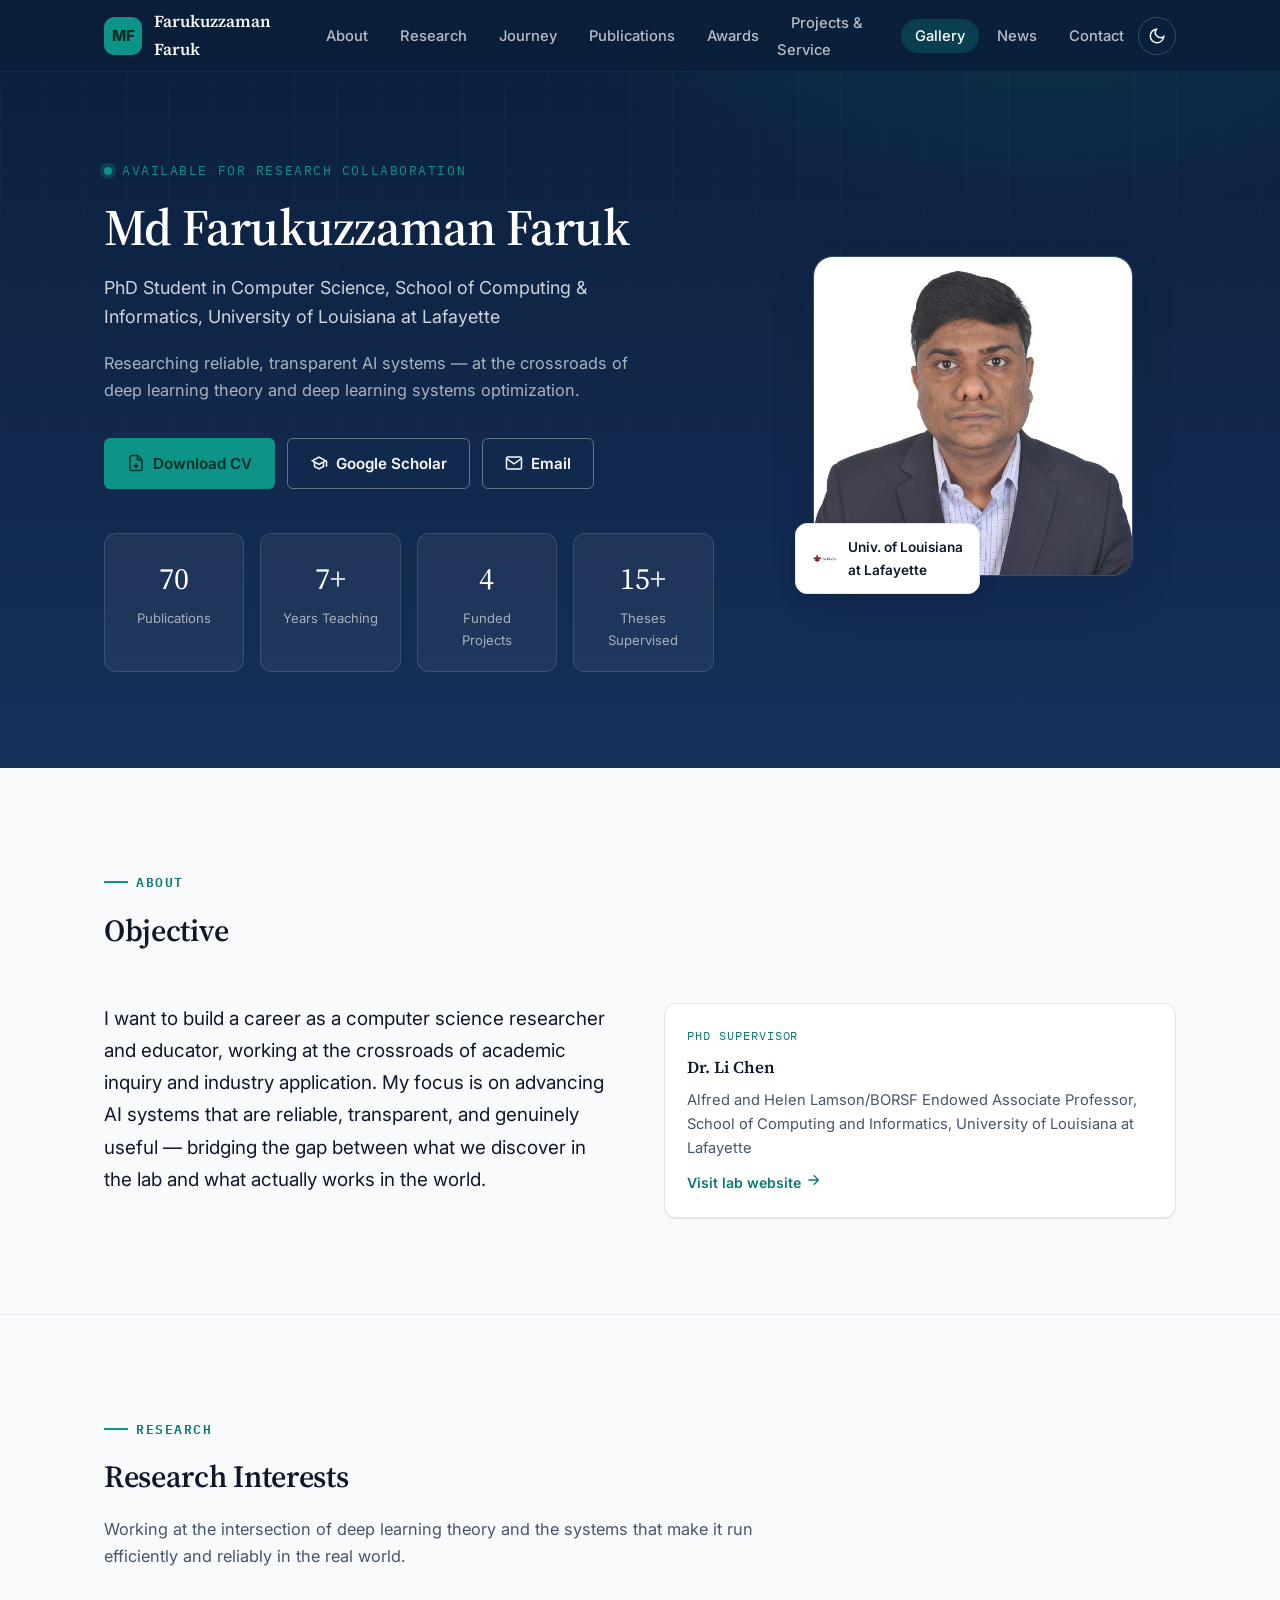
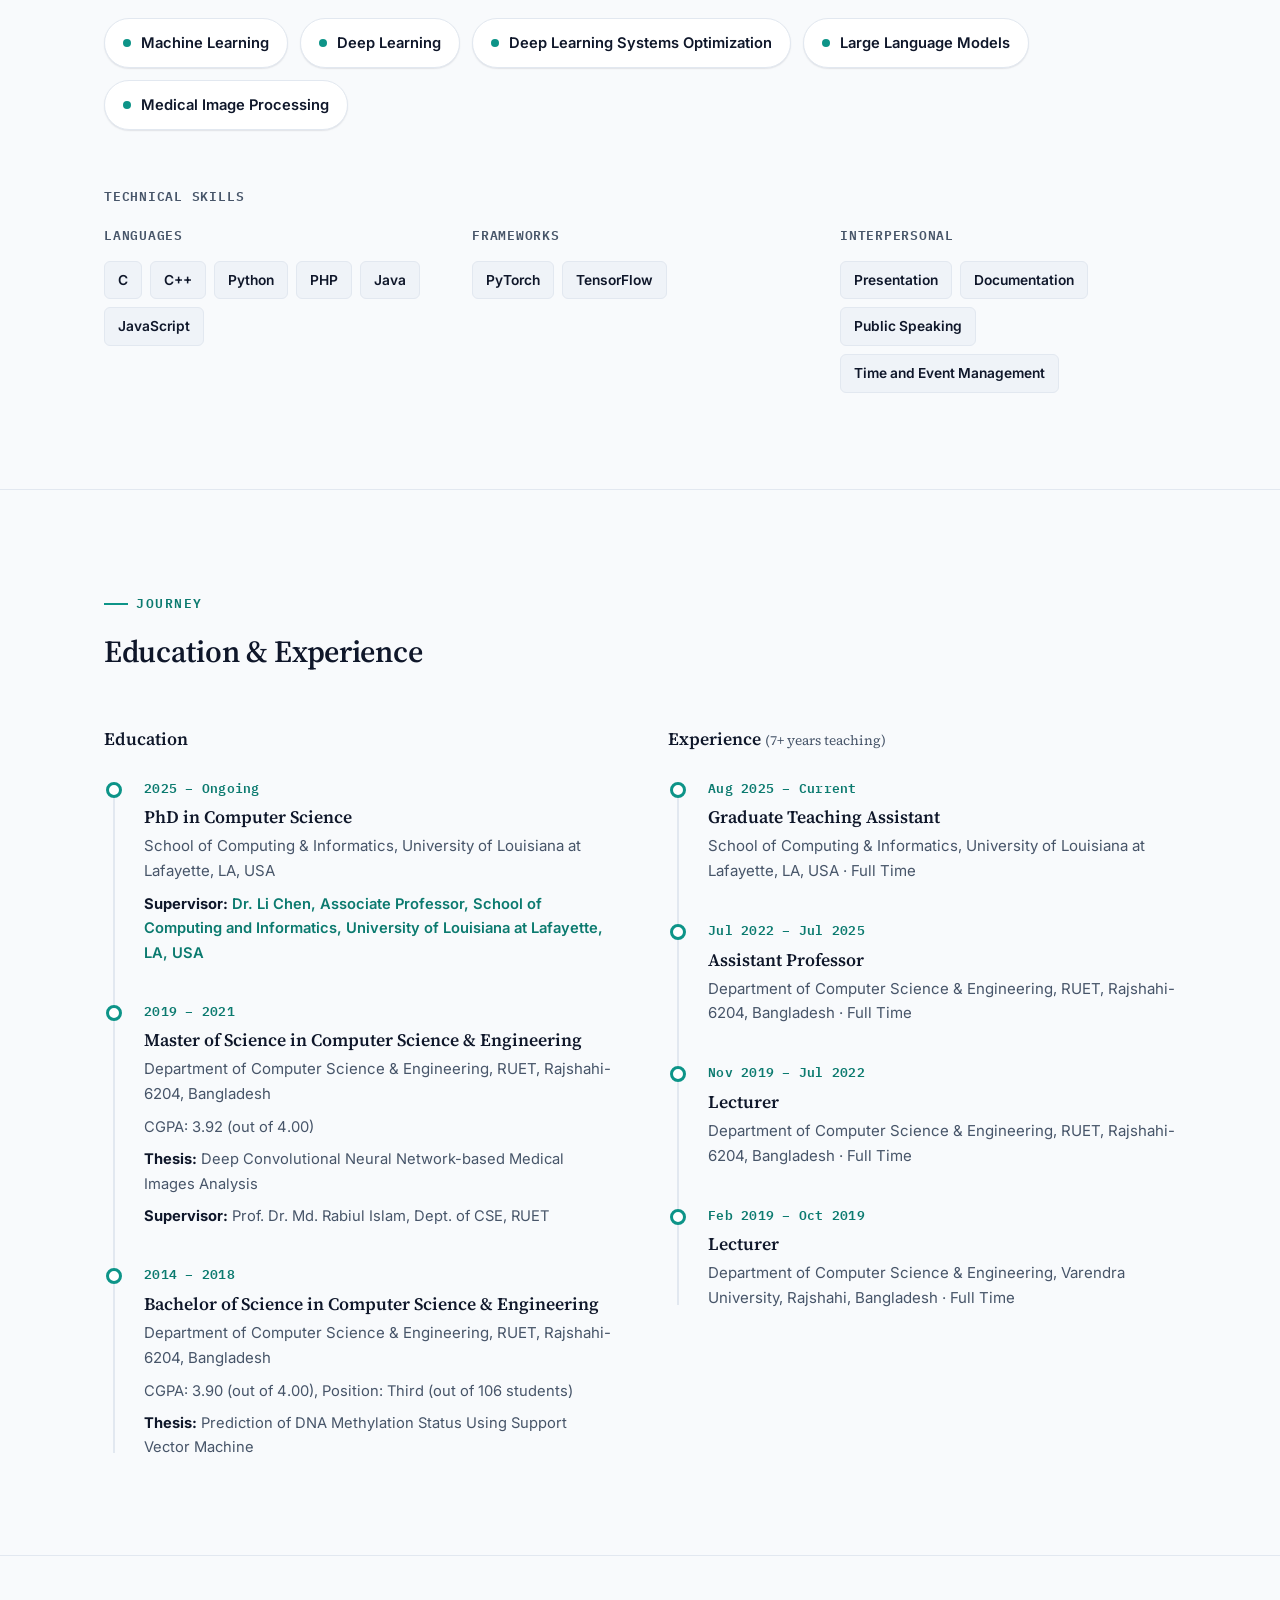
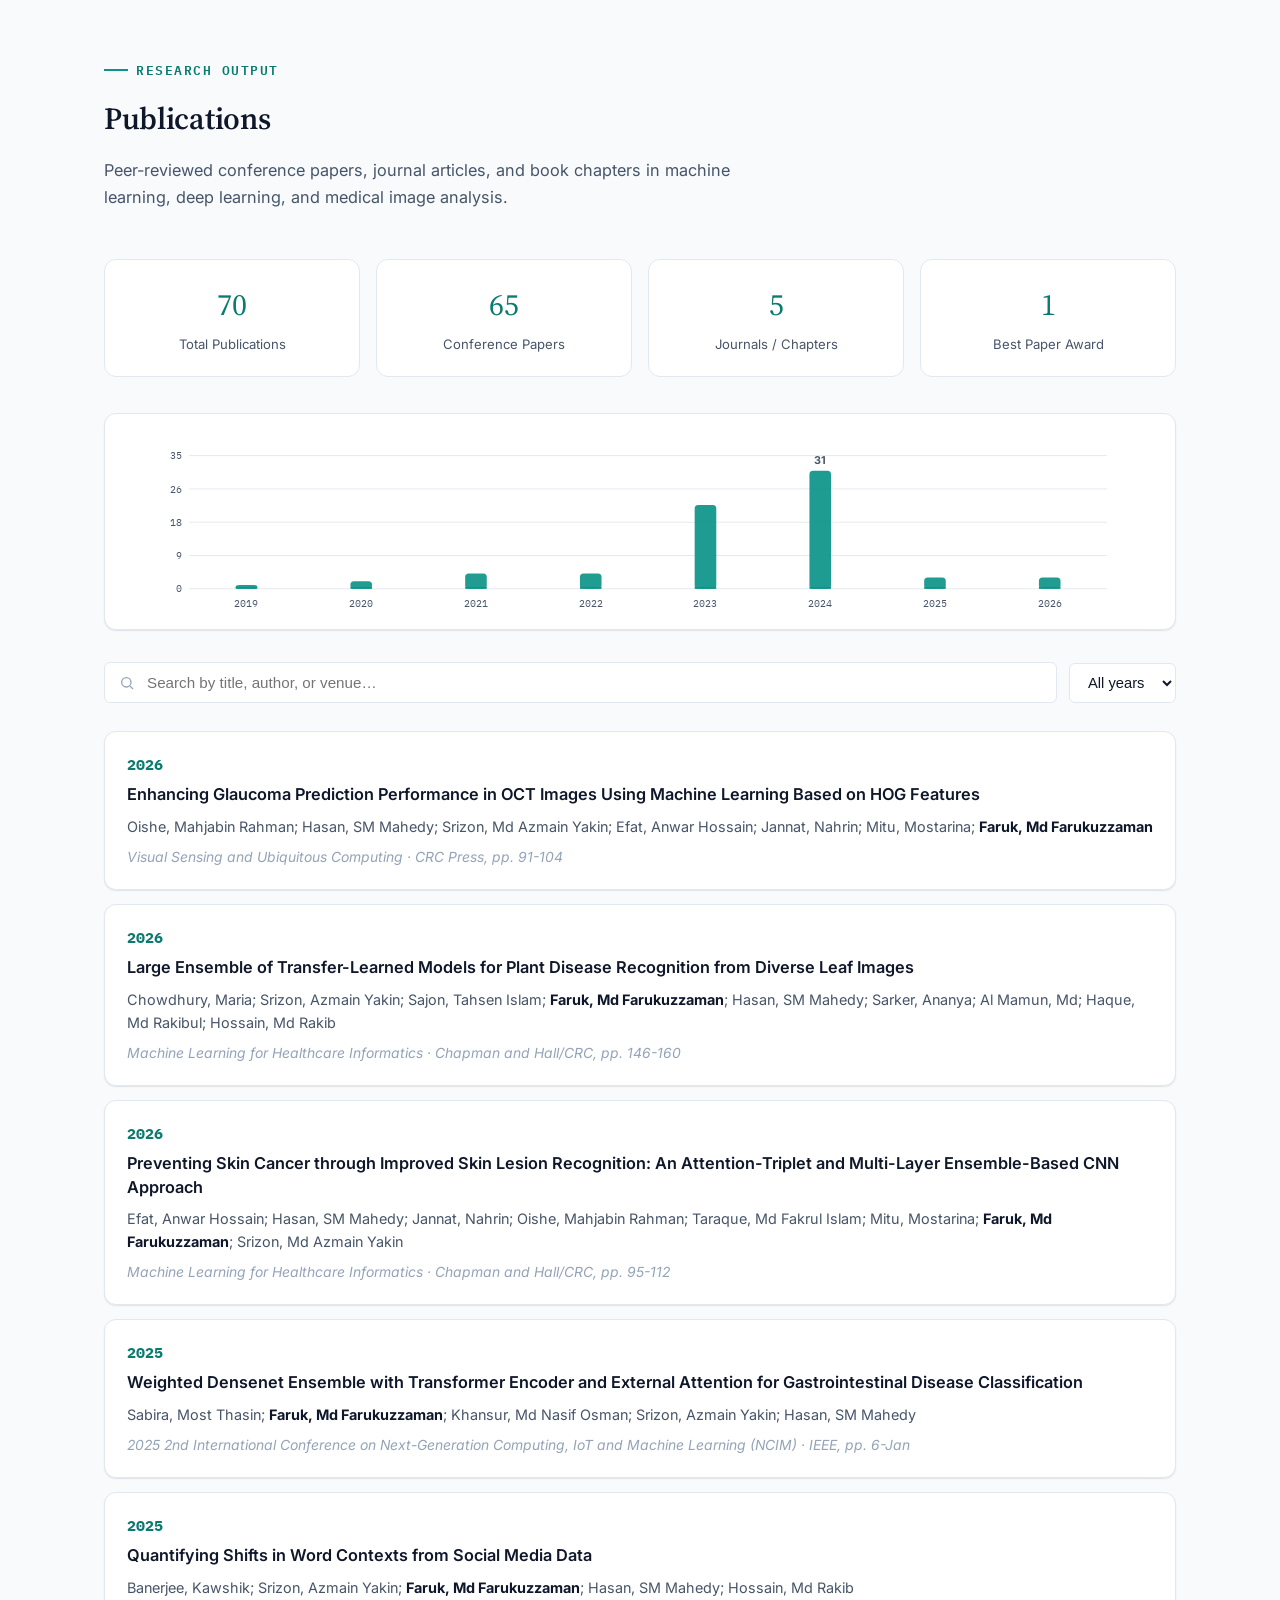
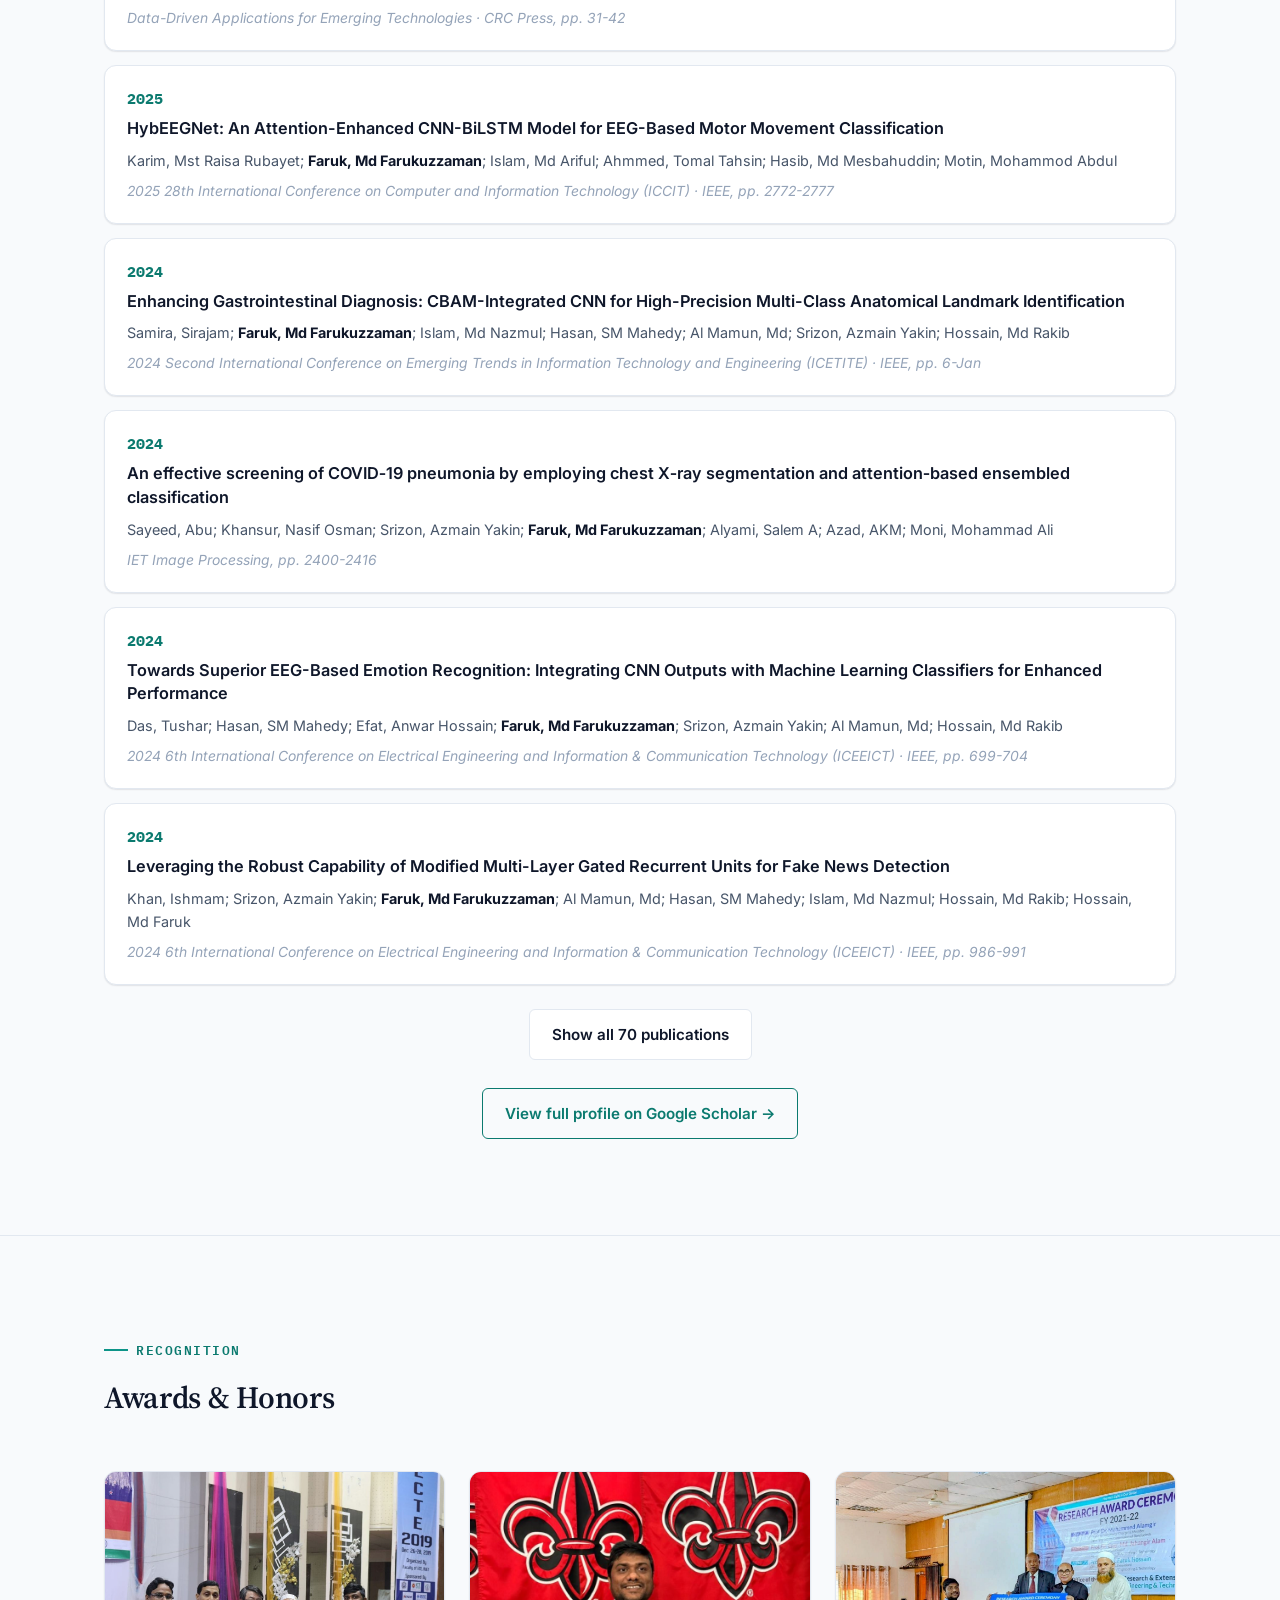
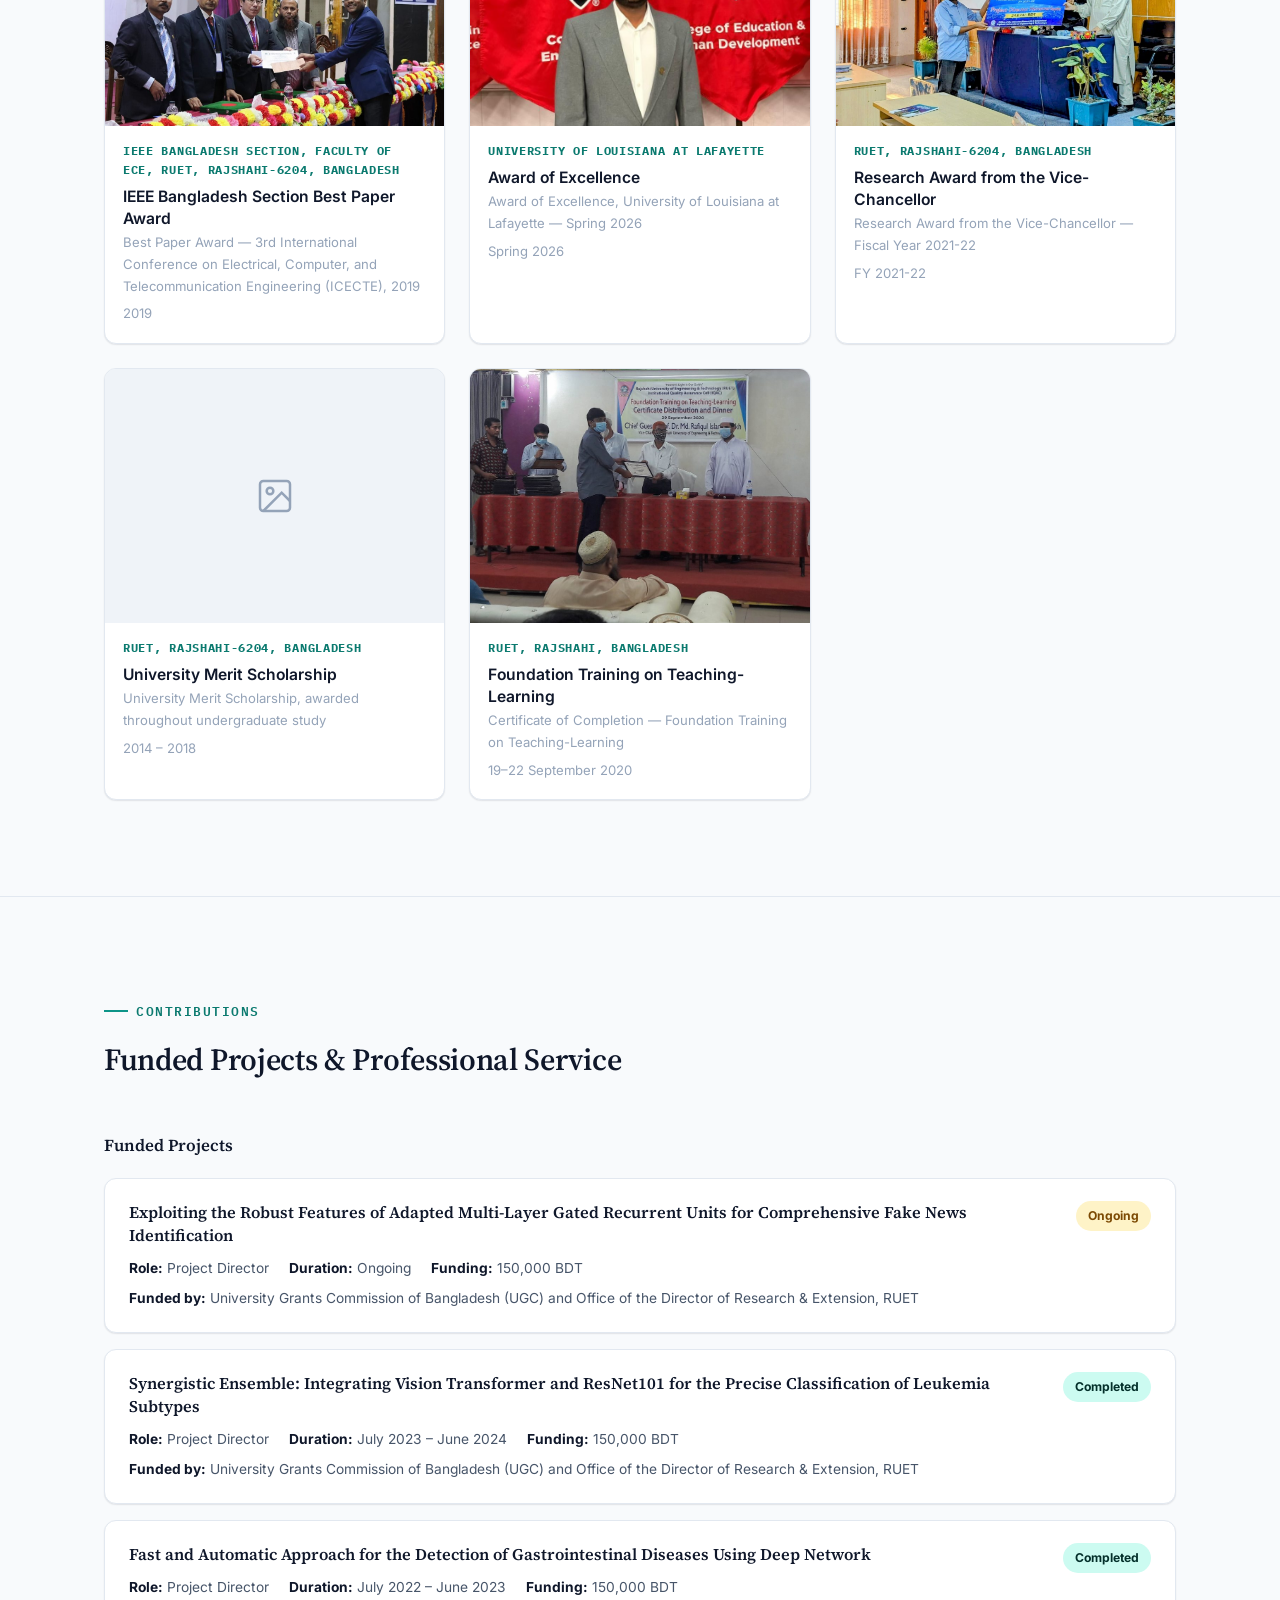
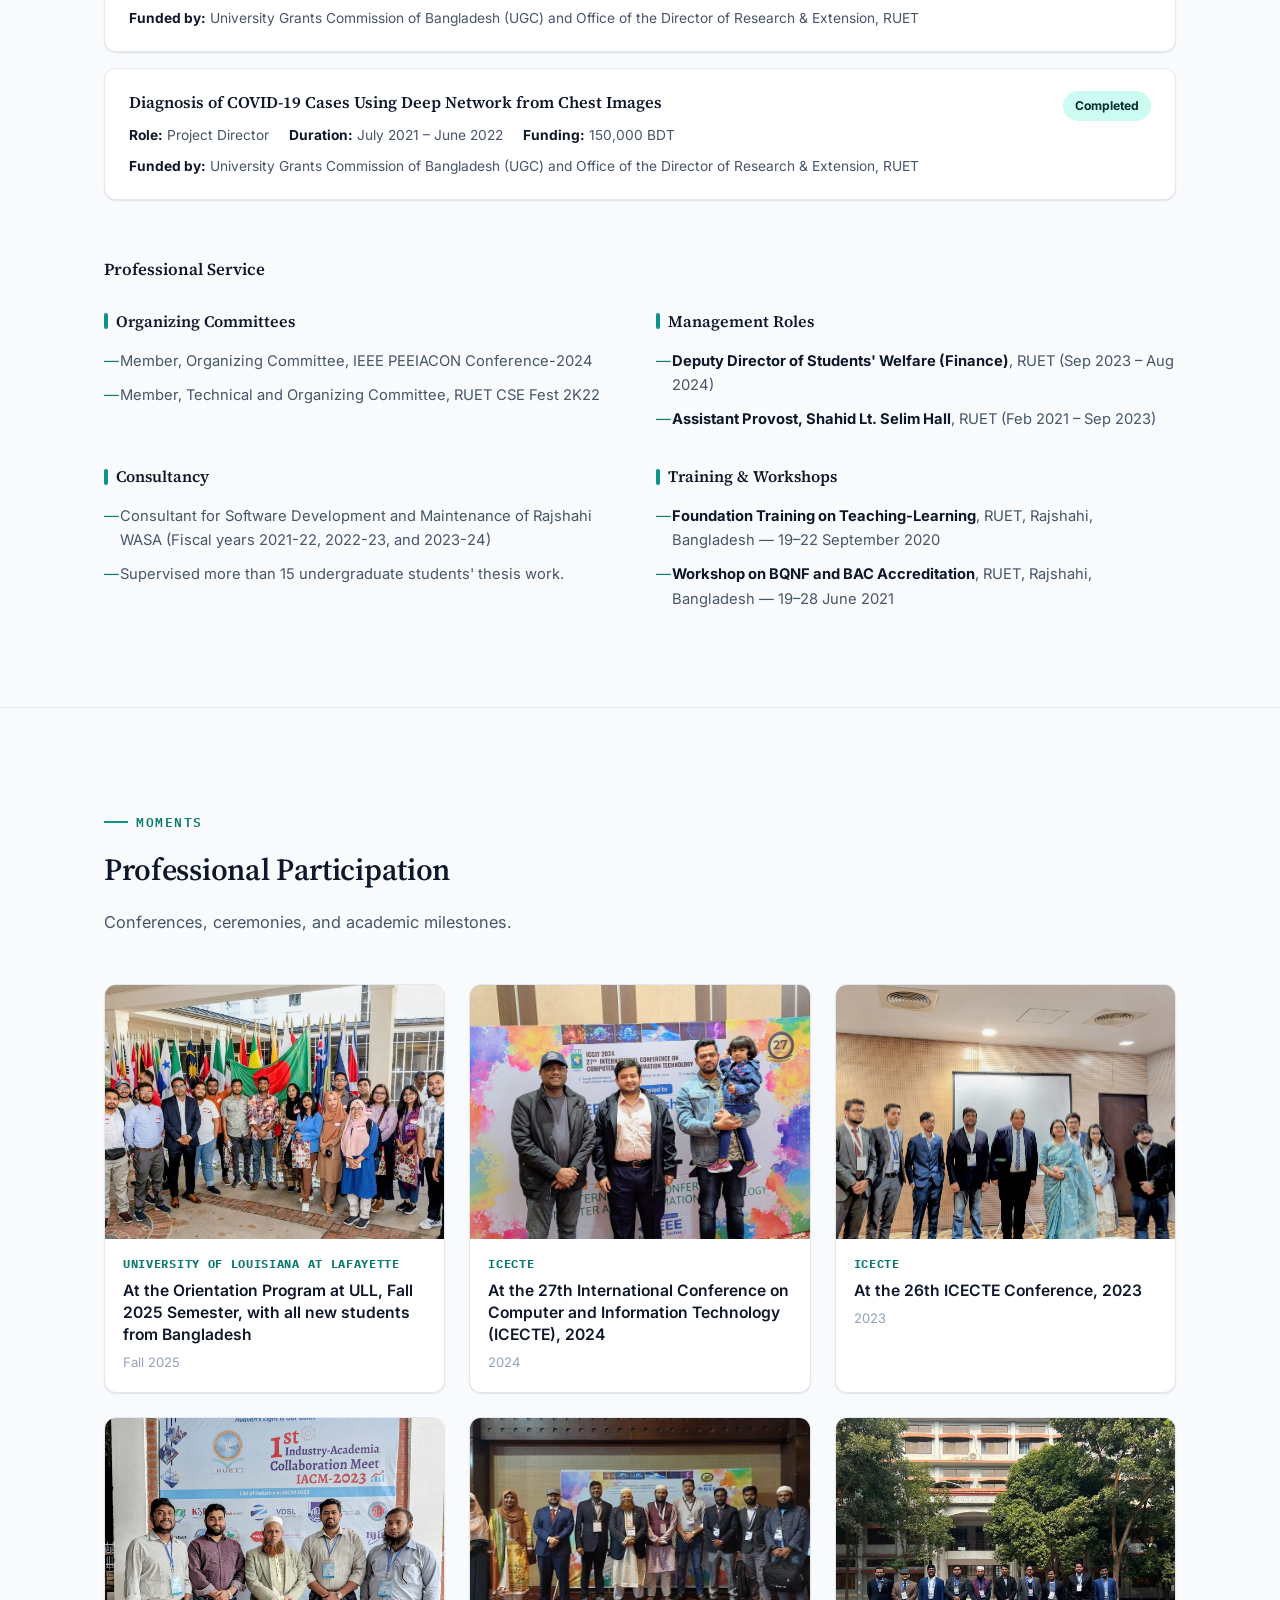
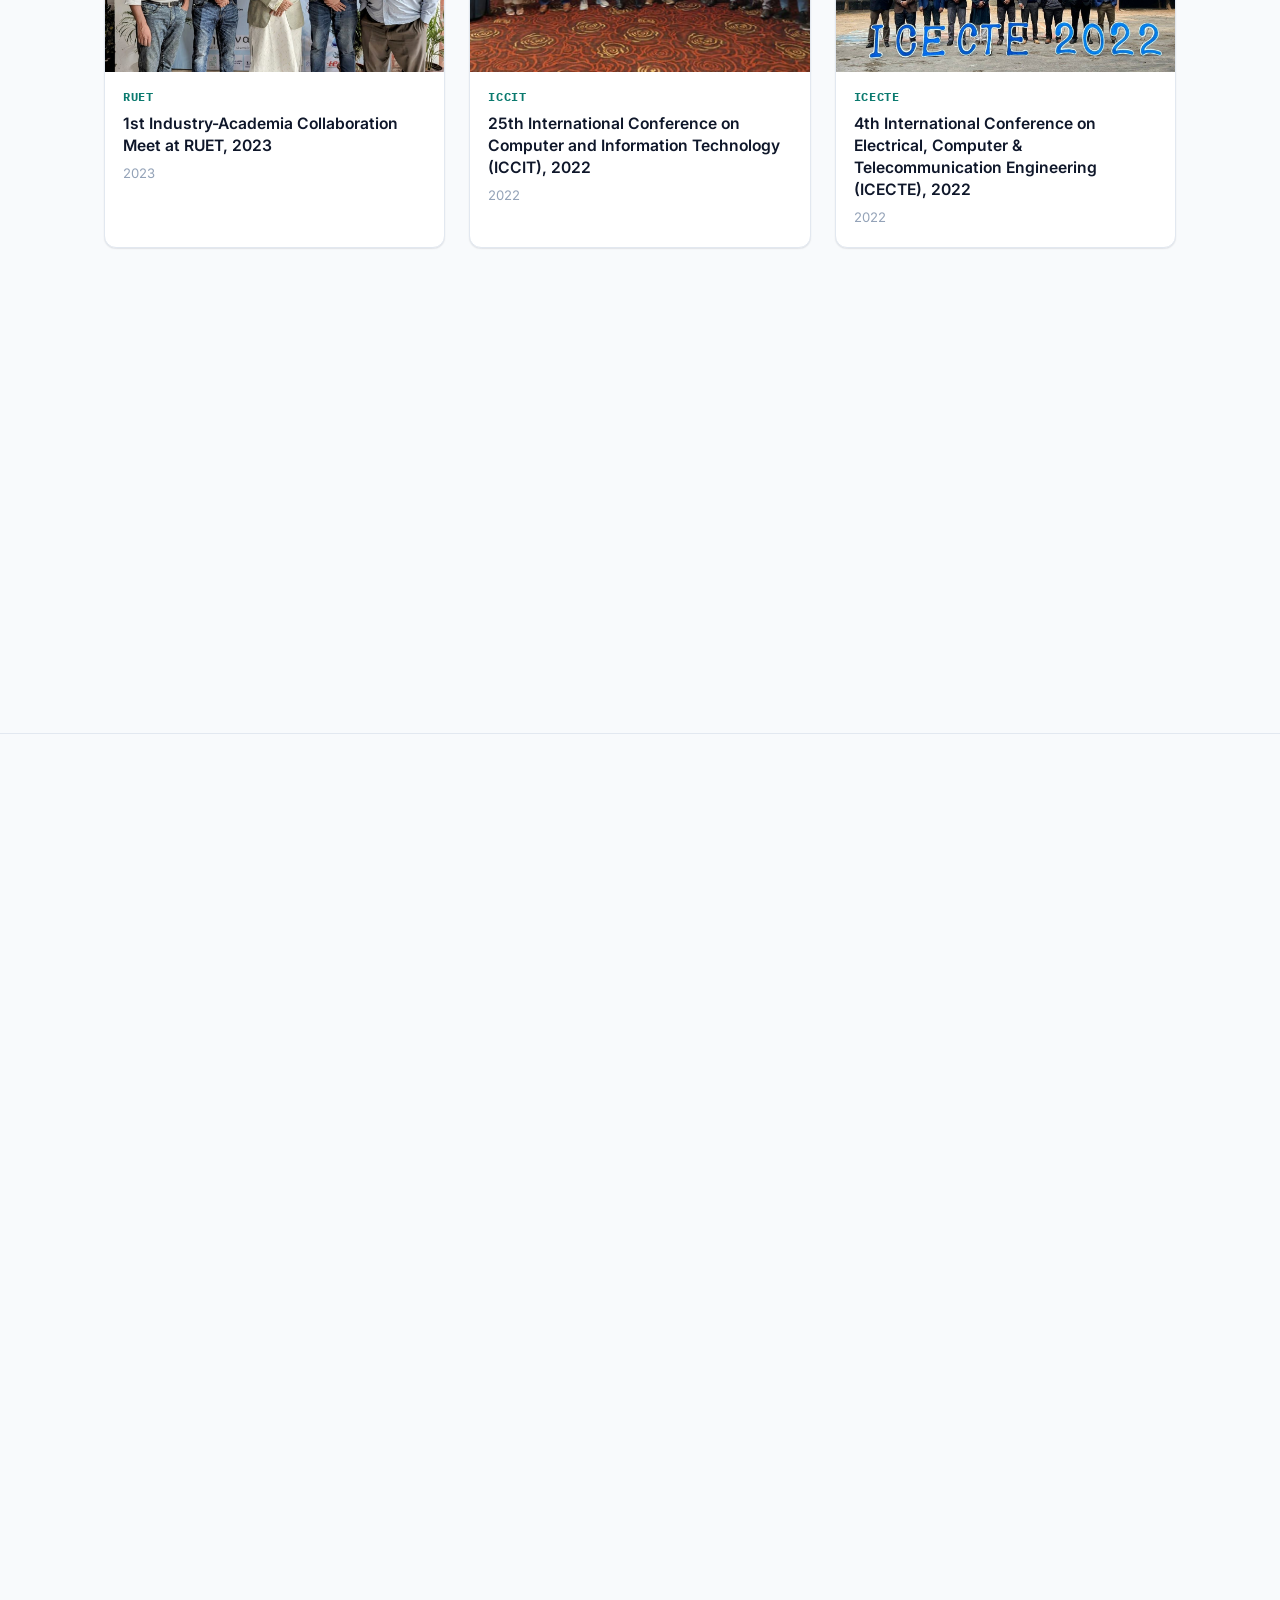
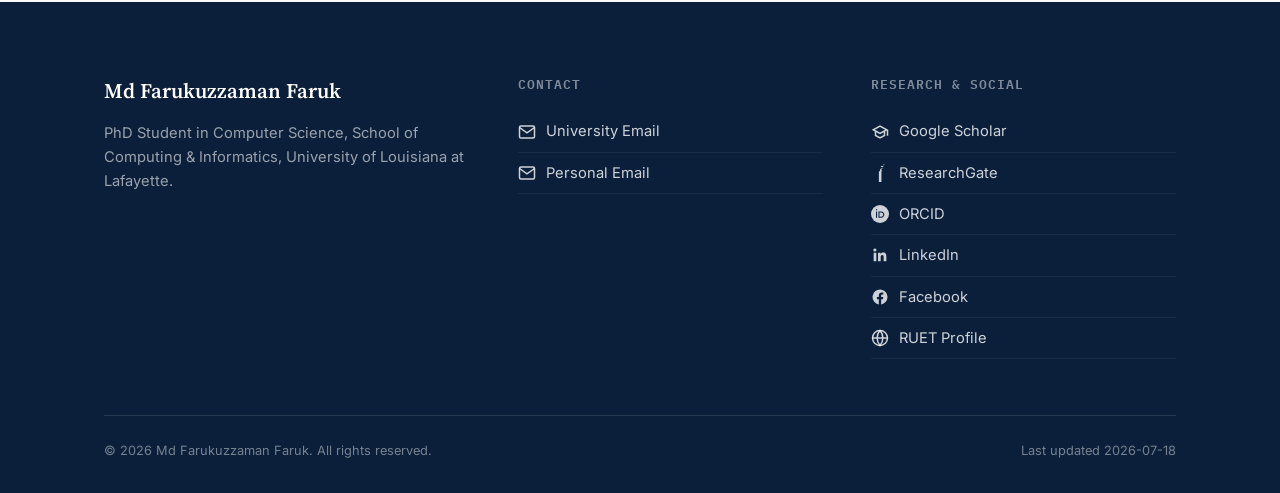
==== index.html @ f1a48cb0 "Build single-page site, publications chart, and local admin panel - index.html + data-loader.js + ma" ====
<!DOCTYPE html>
<html lang="en">
<head>
<meta charset="UTF-8">
<meta name="viewport" content="width=device-width, initial-scale=1.0">
<title>Md Farukuzzaman Faruk — PhD Student, Computer Science</title>
<meta name="description" content="Md Farukuzzaman Faruk — PhD student in Computer Science at the University of Louisiana at Lafayette. Research in deep learning and deep learning systems optimization.">
<link rel="icon" href="data:image/svg+xml,<svg xmlns=%22http://www.w3.org/2000/svg%22 viewBox=%220 0 100 100%22><rect width=%22100%22 height=%22100%22 rx=%2220%22 fill=%22%230B1F3A%22/><text x=%2250%22 y=%2266%22 font-size=%2255%22 text-anchor=%22middle%22 fill=%22%230D9488%22 font-family=%22Georgia,serif%22>F</text></svg>">
<link rel="preconnect" href="https://fonts.googleapis.com">
<link rel="preconnect" href="https://fonts.gstatic.com" crossorigin>
<link href="https://fonts.googleapis.com/css2?family=Source+Serif+4:opsz,wght@8..60,500;8..60,600;8..60,700&family=Inter:wght@400;500;600;700;800&family=IBM+Plex+Mono:wght@500;600;700&display=swap" rel="stylesheet">
<link rel="stylesheet" href="assets/css/style.css">
</head>
<body>

<nav class="site-nav">
  <div class="container">
    <a href="#home" class="brand"><span class="initials">MF</span><span>Farukuzzaman Faruk</span></a>
    <ul class="nav-links" id="navLinks">
      <li><a href="#about">About</a></li>
      <li><a href="#research">Research</a></li>
      <li><a href="#journey">Journey</a></li>
      <li><a href="#publications">Publications</a></li>
      <li><a href="#awards">Awards</a></li>
      <li><a href="#projects">Projects &amp; Service</a></li>
      <li><a href="#gallery">Gallery</a></li>
      <li><a href="#news">News</a></li>
      <li><a href="#contact">Contact</a></li>
    </ul>
    <div class="nav-actions">
      <button class="theme-toggle" id="themeToggle" aria-label="Toggle dark mode" title="Toggle dark mode">
        <svg id="themeIconMoon" width="18" height="18" viewBox="0 0 24 24" fill="none" stroke="currentColor" stroke-width="2"><path d="M21 12.79A9 9 0 1 1 11.21 3 7 7 0 0 0 21 12.79z"/></svg>
        <svg id="themeIconSun" width="18" height="18" viewBox="0 0 24 24" fill="none" stroke="currentColor" stroke-width="2" style="display:none"><circle cx="12" cy="12" r="4"/><path d="M12 2v2M12 20v2M4.93 4.93l1.41 1.41M17.66 17.66l1.41 1.41M2 12h2M20 12h2M4.93 19.07l1.41-1.41M17.66 6.34l1.41-1.41"/></svg>
      </button>
      <button class="nav-toggle" id="navToggle" aria-label="Toggle menu">
        <svg width="20" height="20" viewBox="0 0 24 24" fill="none" stroke="currentColor" stroke-width="2"><path d="M3 6h18M3 12h18M3 18h18"/></svg>
      </button>
    </div>
  </div>
</nav>

<main>

  <!-- ============ HERO ============ -->
  <header class="hero" id="home">
    <div class="container">
      <div>
        <div class="hero-eyebrow"><span class="dot"></span> Available for research collaboration</div>
        <h1>Md Farukuzzaman Faruk</h1>
        <p class="hero-role" id="heroRole">PhD Student in Computer Science, School of Computing &amp; Informatics — University of Louisiana at Lafayette</p>
        <p class="hero-tagline" id="heroTagline">Loading…</p>
        <div class="hero-actions" id="heroActions"></div>
        <div class="stat-grid" id="statGrid"></div>
      </div>
      <div class="hero-photo-wrap">
        <div class="hero-photo-frame">
          <img id="heroPhoto" src="assets/img/profile/faruk-profile.jpg" alt="Md Farukuzzaman Faruk" width="320" height="320">
        </div>
        <div class="hero-photo-badge">
          <img src="assets/img/logos/ull-logo.png" alt="University of Louisiana at Lafayette">
          <span>Univ. of Louisiana<br>at Lafayette</span>
        </div>
      </div>
    </div>
  </header>

  <!-- ============ ABOUT ============ -->
  <section id="about">
    <div class="container">
      <div class="section-head reveal">
        <div class="eyebrow">About</div>
        <h2>Objective</h2>
      </div>
      <div class="about-grid">
        <p class="about-lede reveal" id="aboutObjective">Loading…</p>
        <div class="about-supervisor reveal" id="supervisorCard"></div>
      </div>
    </div>
  </section>

  <!-- ============ RESEARCH ============ -->
  <section id="research">
    <div class="container">
      <div class="section-head reveal">
        <div class="eyebrow">Research</div>
        <h2>Research Interests</h2>
        <p>Working at the intersection of deep learning theory and the systems that make it run efficiently and reliably in the real world.</p>
      </div>
      <div class="pill-grid reveal" id="researchPills"></div>

      <div style="margin-top:56px" class="reveal">
        <h3 style="font-size:1rem;color:var(--text-muted);font-family:var(--font-mono);text-transform:uppercase;letter-spacing:.06em;font-size:.8rem;margin-bottom:18px;">Technical Skills</h3>
        <div class="skills-groups">
          <div class="skill-group">
            <h3>Languages</h3>
            <div class="tag-row" id="skillLanguages"></div>
          </div>
          <div class="skill-group">
            <h3>Frameworks</h3>
            <div class="tag-row" id="skillFrameworks"></div>
          </div>
          <div class="skill-group">
            <h3>Interpersonal</h3>
            <div class="tag-row" id="skillInterpersonal"></div>
          </div>
        </div>
      </div>
    </div>
  </section>

  <!-- ============ JOURNEY (Education + Experience) ============ -->
  <section id="journey">
    <div class="container">
      <div class="section-head reveal">
        <div class="eyebrow">Journey</div>
        <h2>Education &amp; Experience</h2>
      </div>
      <div class="two-col">
        <div class="reveal">
          <h3 style="font-size:1.1rem;margin-bottom:24px;">Education</h3>
          <div class="timeline" id="educationTimeline"></div>
        </div>
        <div class="reveal">
          <h3 style="font-size:1.1rem;margin-bottom:24px;">Experience <span style="font-weight:400;font-size:.85rem;color:var(--text-muted);" id="teachingYearsNote"></span></h3>
          <div class="timeline" id="experienceTimeline"></div>
        </div>
      </div>
    </div>
  </section>

  <!-- ============ PUBLICATIONS ============ -->
  <section id="publications">
    <div class="container">
      <div class="section-head reveal">
        <div class="eyebrow">Research Output</div>
        <h2>Publications</h2>
        <p>Peer-reviewed conference papers, journal articles, and book chapters in machine learning, deep learning, and medical image analysis.</p>
      </div>

      <div class="stat-grid" id="pubStatGrid" style="grid-template-columns:repeat(4,1fr);margin-top:0;margin-bottom:36px;"></div>

      <div class="pub-chart-wrap reveal">
        <svg id="pubChart" width="100%" height="180" role="img" aria-label="Publications per year"></svg>
      </div>

      <div class="pub-toolbar reveal">
        <label class="pub-search">
          <svg width="16" height="16" viewBox="0 0 24 24" fill="none" stroke="currentColor" stroke-width="2"><circle cx="11" cy="11" r="7"/><path d="m21 21-4.3-4.3"/></svg>
          <input type="search" id="pubSearch" placeholder="Search by title, author, or venue…" aria-label="Search publications">
        </label>
        <select class="pub-select" id="pubYearFilter" aria-label="Filter by year">
          <option value="">All years</option>
        </select>
      </div>

      <div class="pub-list" id="pubList"></div>
      <div class="pub-more" id="pubMoreWrap" style="display:none;">
        <button class="btn btn-ghost" id="pubMoreBtn">Show all publications</button>
      </div>
      <p style="margin-top:28px;text-align:center;" class="reveal">
        <a class="btn btn-outline" style="color:var(--accent-dark);border-color:var(--accent-dark);" id="scholarLink" href="#" target="_blank" rel="noopener">View full profile on Google Scholar →</a>
      </p>
    </div>
  </section>

  <!-- ============ AWARDS ============ -->
  <section id="awards">
    <div class="container">
      <div class="section-head reveal">
        <div class="eyebrow">Recognition</div>
        <h2>Awards &amp; Honors</h2>
      </div>
      <div class="media-grid" id="awardsGrid"></div>
    </div>
  </section>

  <!-- ============ PROJECTS & SERVICE ============ -->
  <section id="projects">
    <div class="container">
      <div class="section-head reveal">
        <div class="eyebrow">Contributions</div>
        <h2>Funded Projects &amp; Professional Service</h2>
      </div>

      <h3 style="font-size:1.05rem;margin-bottom:18px;" class="reveal">Funded Projects</h3>
      <div class="project-list" id="projectList"></div>

      <div style="margin-top:56px" class="reveal">
        <h3 style="font-size:1.05rem;margin-bottom:24px;">Professional Service</h3>
        <div class="service-grid" id="serviceGrid"></div>
      </div>
    </div>
  </section>

  <!-- ============ GALLERY ============ -->
  <section id="gallery">
    <div class="container">
      <div class="section-head reveal">
        <div class="eyebrow">Moments</div>
        <h2>Professional Participation</h2>
        <p>Conferences, ceremonies, and academic milestones.</p>
      </div>
      <div class="media-grid" id="galleryGrid"></div>
    </div>
  </section>

  <!-- ============ NEWS ============ -->
  <section id="news">
    <div class="container">
      <div class="section-head reveal">
        <div class="eyebrow">Latest</div>
        <h2>News &amp; Updates</h2>
      </div>
      <div class="news-list" id="newsList"></div>
    </div>
  </section>

</main>

<!-- ============ CONTACT / FOOTER ============ -->
<footer class="site-footer" id="contact">
  <div class="container">
    <div class="footer-grid">
      <div class="footer-brand">
        <h2>Md Farukuzzaman Faruk</h2>
        <p id="footerTagline">PhD Student in Computer Science, University of Louisiana at Lafayette.</p>
      </div>
      <div class="footer-col">
        <h4>Contact</h4>
        <div id="footerContact"></div>
      </div>
      <div class="footer-col">
        <h4>Research &amp; Social</h4>
        <div id="footerSocials"></div>
      </div>
    </div>
    <div class="footer-bottom">
      <span>&copy; <span id="year"></span> Md Farukuzzaman Faruk. All rights reserved.</span>
      <span id="lastUpdated"></span>
    </div>
  </div>
</footer>

<button class="back-to-top" id="backToTop" aria-label="Back to top">
  <svg width="18" height="18" viewBox="0 0 24 24" fill="none" stroke="currentColor" stroke-width="2.4"><path d="M12 19V5M5 12l7-7 7 7"/></svg>
</button>

<div class="lightbox" id="lightbox">
  <button class="lightbox-close" id="lightboxClose" aria-label="Close">
    <svg width="20" height="20" viewBox="0 0 24 24" fill="none" stroke="currentColor" stroke-width="2"><path d="M18 6 6 18M6 6l12 12"/></svg>
  </button>
  <figure>
    <img id="lightboxImg" src="" alt="">
    <figcaption id="lightboxCaption"></figcaption>
  </figure>
</div>

<script src="assets/js/data-loader.js"></script>
<script src="assets/js/main.js"></script>
</body>
</html>
---- assets/css/style.css ----
/* ==========================================================================
   Md Farukuzzaman Faruk — Research Portfolio
   Design system: Navy & Slate + muted Teal accent
   ========================================================================== */

:root {
  --bg: #F8FAFC;
  --bg-alt: #EFF3F8;
  --surface: #FFFFFF;
  --surface-border: #E2E8F0;

  --text: #0F172A;
  --text-muted: #475569;
  --text-faint: #94A3B8;

  --navy: #0B1F3A;
  --navy-light: #16305A;
  --navy-contrast: #F8FAFC;

  --accent: #0D9488;
  --accent-dark: #0B7A6F;
  --accent-soft: #CCFBF1;
  --accent-contrast: #04302B;

  --gold: #B8860B;

  --radius-sm: 6px;
  --radius-md: 12px;
  --radius-lg: 20px;

  --shadow-sm: 0 1px 2px rgba(15, 23, 42, 0.06), 0 1px 1px rgba(15, 23, 42, 0.04);
  --shadow-md: 0 6px 20px rgba(15, 23, 42, 0.08), 0 2px 6px rgba(15, 23, 42, 0.06);
  --shadow-lg: 0 20px 45px rgba(15, 23, 42, 0.14);

  --font-heading: "Source Serif 4", Georgia, "Times New Roman", serif;
  --font-body: "Inter", -apple-system, BlinkMacSystemFont, "Segoe UI", sans-serif;
  --font-mono: "IBM Plex Mono", ui-monospace, SFMono-Regular, Menlo, monospace;

  --container-w: 1120px;
  --nav-h: 72px;

  --transition: 180ms ease;
}

[data-theme="dark"] {
  --bg: #0B1220;
  --bg-alt: #0F1A2E;
  --surface: #101B30;
  --surface-border: #223252;

  --text: #E7ECF5;
  --text-muted: #9FB0C9;
  --text-faint: #64758C;

  --navy: #060D1B;
  --navy-light: #0F1D38;
  --navy-contrast: #E7ECF5;

  --accent: #2DD4BF;
  --accent-dark: #14B8A6;
  --accent-soft: #0E3B36;
  --accent-contrast: #E7ECF5;

  --shadow-sm: 0 1px 2px rgba(0, 0, 0, 0.35);
  --shadow-md: 0 6px 20px rgba(0, 0, 0, 0.4);
  --shadow-lg: 0 20px 45px rgba(0, 0, 0, 0.55);
}

@media (prefers-color-scheme: dark) {
  :root:not([data-theme="light"]) {
    --bg: #0B1220;
    --bg-alt: #0F1A2E;
    --surface: #101B30;
    --surface-border: #223252;

    --text: #E7ECF5;
    --text-muted: #9FB0C9;
    --text-faint: #64758C;

    --navy: #060D1B;
    --navy-light: #0F1D38;
    --navy-contrast: #E7ECF5;

    --accent: #2DD4BF;
    --accent-dark: #14B8A6;
    --accent-soft: #0E3B36;
    --accent-contrast: #E7ECF5;

    --shadow-sm: 0 1px 2px rgba(0, 0, 0, 0.35);
    --shadow-md: 0 6px 20px rgba(0, 0, 0, 0.4);
    --shadow-lg: 0 20px 45px rgba(0, 0, 0, 0.55);
  }
}

/* ---------- Reset ---------- */
*, *::before, *::after { box-sizing: border-box; }
html { scroll-behavior: smooth; scroll-padding-top: calc(var(--nav-h) + 12px); }
body {
  margin: 0;
  background: var(--bg);
  color: var(--text);
  font-family: var(--font-body);
  font-size: 16px;
  line-height: 1.65;
  -webkit-font-smoothing: antialiased;
  transition: background var(--transition), color var(--transition);
}
img { max-width: 100%; display: block; }
a { color: inherit; text-decoration: none; }
ul, ol { margin: 0; padding: 0; list-style: none; }
button { font: inherit; cursor: pointer; }
h1, h2, h3, h4 { font-family: var(--font-heading); font-weight: 600; margin: 0; color: var(--text); }
p { margin: 0; }

@media (prefers-reduced-motion: reduce) {
  html { scroll-behavior: auto; }
  *, *::before, *::after { animation-duration: 0.001ms !important; transition-duration: 0.001ms !important; }
}

.container { max-width: var(--container-w); margin: 0 auto; padding: 0 24px; }
.visually-hidden {
  position: absolute; width: 1px; height: 1px; margin: -1px; overflow: hidden;
  clip: rect(0,0,0,0); white-space: nowrap; border: 0;
}

section { padding: 96px 0; }
section + section { border-top: 1px solid var(--surface-border); }

.section-head { max-width: 680px; margin: 0 0 48px; }
.eyebrow {
  display: inline-flex; align-items: center; gap: 8px;
  font-family: var(--font-mono); font-size: 12.5px; letter-spacing: 0.12em;
  text-transform: uppercase; color: var(--accent-dark); font-weight: 600; margin-bottom: 12px;
}
[data-theme="dark"] .eyebrow, @media (prefers-color-scheme: dark) { }
.eyebrow::before { content: ""; width: 24px; height: 2px; background: var(--accent); display: inline-block; }
.section-head h2 { font-size: clamp(1.6rem, 2.4vw, 2.1rem); letter-spacing: -0.01em; }
.section-head p { margin-top: 14px; color: var(--text-muted); font-size: 1.02rem; }

/* ---------- Reveal-on-scroll ----------
   Progressive enhancement: elements are fully visible by default (works with
   no JS / if IntersectionObserver never fires). JS opts individual elements
   into the hidden-then-fade-in treatment by adding .reveal-pending itself. */
.reveal-pending { opacity: 0; transform: translateY(16px); transition: opacity 560ms ease, transform 560ms ease; }
.reveal-pending.visible { opacity: 1; transform: translateY(0); }

/* ---------- Buttons ---------- */
.btn {
  display: inline-flex; align-items: center; gap: 8px;
  padding: 12px 22px; border-radius: var(--radius-sm);
  font-weight: 600; font-size: 0.95rem; border: 1px solid transparent;
  transition: transform var(--transition), box-shadow var(--transition), background var(--transition), color var(--transition), border-color var(--transition);
  white-space: nowrap;
}
.btn:hover { transform: translateY(-1px); }
.btn-primary { background: var(--accent); color: #052E29; }
.btn-primary:hover { background: var(--accent-dark); box-shadow: var(--shadow-md); }
.btn-outline { background: transparent; color: var(--navy-contrast); border-color: rgba(255,255,255,0.35); }
.btn-outline:hover { border-color: var(--accent); color: var(--accent); }
.btn-ghost { background: var(--surface); color: var(--text); border-color: var(--surface-border); }
.btn-ghost:hover { border-color: var(--accent); color: var(--accent-dark); }
.btn-sm { padding: 8px 14px; font-size: 0.85rem; }

/* ---------- Nav ---------- */
.site-nav {
  position: fixed; inset: 0 0 auto 0; height: var(--nav-h); z-index: 100;
  background: rgba(11, 31, 58, 0.92); backdrop-filter: blur(10px);
  border-bottom: 1px solid rgba(255,255,255,0.06);
  transition: background var(--transition);
}
.site-nav .container { height: 100%; display: flex; align-items: center; justify-content: space-between; }
.brand { display: flex; align-items: center; gap: 12px; color: var(--navy-contrast); font-family: var(--font-heading); font-weight: 600; font-size: 1.05rem; }
.brand .initials {
  width: 38px; height: 38px; border-radius: 10px; background: var(--accent);
  color: #052E29; display: flex; align-items: center; justify-content: center;
  font-family: var(--font-body); font-weight: 800; font-size: 0.95rem; flex-shrink: 0;
}
.nav-links { display: flex; align-items: center; gap: 4px; }
.nav-links a {
  padding: 8px 14px; border-radius: 999px; font-size: 0.92rem; font-weight: 500;
  color: rgba(248,250,252,0.72); transition: color var(--transition), background var(--transition);
}
.nav-links a:hover { color: #fff; background: rgba(255,255,255,0.06); }
.nav-links a.active { color: #fff; background: rgba(13,148,136,0.28); }
.nav-actions { display: flex; align-items: center; gap: 10px; }
.theme-toggle {
  width: 38px; height: 38px; border-radius: 999px; border: 1px solid rgba(255,255,255,0.2);
  background: transparent; color: var(--navy-contrast); display: flex; align-items: center; justify-content: center;
}
.theme-toggle:hover { border-color: var(--accent); color: var(--accent); }
.nav-toggle {
  display: none; width: 40px; height: 40px; border-radius: 8px; border: 1px solid rgba(255,255,255,0.2);
  background: transparent; color: var(--navy-contrast); align-items: center; justify-content: center;
}

@media (max-width: 900px) {
  /* backdrop-filter on .site-nav would otherwise become the containing block
     for #navLinks (position:fixed), collapsing its height to the nav bar's
     own 72px instead of the full viewport below it. Disable it here. */
  .site-nav { backdrop-filter: none; }
  .nav-links {
    position: fixed; top: var(--nav-h); left: 0; right: 0; bottom: 0;
    background: var(--navy); flex-direction: column; align-items: stretch; gap: 2px;
    padding: 18px 24px; transform: translateX(100%); transition: transform 260ms ease;
    overflow-y: auto;
  }
  .nav-links.open { transform: translateX(0); }
  .nav-links a { padding: 14px 12px; font-size: 1.02rem; }
  .nav-toggle { display: flex; }
}

/* ---------- Hero ---------- */
.hero {
  position: relative; padding: calc(var(--nav-h) + 88px) 0 96px;
  background:
    radial-gradient(900px 480px at 82% -10%, rgba(13,148,136,0.22), transparent 60%),
    linear-gradient(180deg, var(--navy) 0%, var(--navy-light) 100%);
  color: var(--navy-contrast); overflow: hidden;
}
.hero::before {
  content: ""; position: absolute; inset: 0; opacity: 0.5; pointer-events: none;
  background-image:
    linear-gradient(rgba(255,255,255,0.045) 1px, transparent 1px),
    linear-gradient(90deg, rgba(255,255,255,0.045) 1px, transparent 1px);
  background-size: 42px 42px;
  mask-image: linear-gradient(180deg, rgba(0,0,0,0.9), transparent 75%);
}
.hero .container { position: relative; display: grid; grid-template-columns: 1.35fr 0.9fr; gap: 56px; align-items: center; }
.hero-eyebrow {
  font-family: var(--font-mono); font-size: 13px; letter-spacing: 0.12em; text-transform: uppercase;
  color: var(--accent); margin-bottom: 18px; display: flex; align-items: center; gap: 10px;
}
.hero-eyebrow .dot { width: 8px; height: 8px; border-radius: 50%; background: var(--accent); box-shadow: 0 0 0 4px rgba(13,148,136,0.25); }
.hero h1 { font-size: clamp(2.1rem, 4.2vw, 3.2rem); line-height: 1.12; letter-spacing: -0.015em; color: #fff; }
.hero h1 .accent-word { color: var(--accent); }
.hero-role { margin-top: 16px; font-size: 1.12rem; color: rgba(248,250,252,0.82); max-width: 46ch; }
.hero-tagline { margin-top: 18px; font-size: 1.02rem; color: rgba(248,250,252,0.66); max-width: 54ch; }
.hero-actions { margin-top: 34px; display: flex; flex-wrap: wrap; gap: 12px; }
.hero-photo-wrap {
  position: relative; justify-self: center; width: min(320px, 100%);
}
.hero-photo-frame {
  position: relative; border-radius: var(--radius-lg); overflow: hidden;
  border: 1px solid rgba(255,255,255,0.14); box-shadow: var(--shadow-lg);
  aspect-ratio: 1 / 1; background: var(--navy-light);
}
.hero-photo-frame img { width: 100%; height: 100%; object-fit: cover; }
.hero-photo-badge {
  position: absolute; left: -18px; bottom: -18px; background: var(--surface); color: var(--text);
  border-radius: var(--radius-md); padding: 12px 16px; box-shadow: var(--shadow-md);
  display: flex; align-items: center; gap: 10px; font-size: 0.85rem; font-weight: 600;
  border: 1px solid var(--surface-border);
}
.hero-photo-badge img { width: 26px; height: auto; }

@media (max-width: 900px) {
  .hero .container { grid-template-columns: 1fr; text-align: center; }
  .hero-eyebrow, .hero-actions { justify-content: center; }
  .hero-role, .hero-tagline { margin-left: auto; margin-right: auto; }
  .hero-photo-wrap { order: -1; }
}

/* ---------- Stat tiles ---------- */
.stat-grid { display: grid; grid-template-columns: repeat(4, 1fr); gap: 16px; margin-top: 44px; }
.stat-tile {
  background: rgba(255,255,255,0.05); border: 1px solid rgba(255,255,255,0.12);
  border-radius: var(--radius-md); padding: 20px; text-align: center;
}
.stat-tile .num { font-family: var(--font-heading); font-size: 1.9rem; color: #fff; }
.stat-tile .label { margin-top: 4px; font-size: 0.82rem; color: rgba(248,250,252,0.62); }
@media (max-width: 700px) { .stat-grid { grid-template-columns: repeat(2, 1fr); } }

/* ---------- About ---------- */
.about-grid { display: grid; grid-template-columns: 1fr 1fr; gap: 48px; align-items: start; }
.about-lede { font-size: 1.18rem; line-height: 1.7; color: var(--text); }
.about-lede strong { color: var(--accent-dark); }
.about-supervisor {
  background: var(--surface); border: 1px solid var(--surface-border); border-radius: var(--radius-md);
  padding: 22px; box-shadow: var(--shadow-sm);
}
.about-supervisor .label { font-family: var(--font-mono); font-size: 12px; text-transform: uppercase; letter-spacing: 0.08em; color: var(--accent-dark); }
.about-supervisor h4 { margin-top: 8px; font-size: 1.05rem; }
.about-supervisor p { margin-top: 6px; color: var(--text-muted); font-size: 0.92rem; }
.about-supervisor a { color: var(--accent-dark); font-weight: 600; font-size: 0.88rem; margin-top: 10px; display: inline-block; }
@media (max-width: 800px) { .about-grid { grid-template-columns: 1fr; } }

/* ---------- Pills / research interests ---------- */
.pill-grid { display: flex; flex-wrap: wrap; gap: 12px; margin-top: 28px; }
.pill {
  display: flex; align-items: center; gap: 10px; padding: 12px 18px; border-radius: 999px;
  background: var(--surface); border: 1px solid var(--surface-border); font-weight: 600; font-size: 0.92rem;
  box-shadow: var(--shadow-sm);
}
.pill .dot { width: 8px; height: 8px; border-radius: 50%; background: var(--accent); }

/* ---------- Timeline (education / experience) ---------- */
.timeline { position: relative; margin-top: 8px; }
.timeline::before {
  content: ""; position: absolute; top: 6px; bottom: 6px; left: 9px; width: 2px;
  background: linear-gradient(var(--surface-border), var(--surface-border));
}
.timeline-item { position: relative; padding: 0 0 36px 40px; }
.timeline-item:last-child { padding-bottom: 0; }
.timeline-item::before {
  content: ""; position: absolute; left: 2px; top: 4px; width: 16px; height: 16px; border-radius: 50%;
  background: var(--surface); border: 3px solid var(--accent);
}
.timeline-period {
  font-family: var(--font-mono); font-size: 0.82rem; color: var(--accent-dark); font-weight: 600; letter-spacing: 0.02em;
}
.timeline-item h3 { font-size: 1.1rem; margin-top: 4px; }
.timeline-org { color: var(--text-muted); font-size: 0.94rem; margin-top: 2px; }
.timeline-detail { margin-top: 8px; font-size: 0.92rem; color: var(--text-muted); }
.timeline-detail strong { color: var(--text); }
.timeline-detail a { color: var(--accent-dark); font-weight: 600; }
.timeline-detail a:hover { text-decoration: underline; }

.two-col { display: grid; grid-template-columns: 1fr 1fr; gap: 56px; }
@media (max-width: 800px) { .two-col { grid-template-columns: 1fr; gap: 48px; } }

/* ---------- Cards (generic) ---------- */
.card {
  background: var(--surface); border: 1px solid var(--surface-border); border-radius: var(--radius-md);
  box-shadow: var(--shadow-sm); transition: box-shadow var(--transition), transform var(--transition);
}
.card:hover { box-shadow: var(--shadow-md); }

/* ---------- Publications ---------- */
.pub-toolbar { display: flex; flex-wrap: wrap; gap: 12px; align-items: center; margin: 32px 0 28px; }
.pub-search {
  flex: 1 1 260px; display: flex; align-items: center; gap: 10px; background: var(--surface);
  border: 1px solid var(--surface-border); border-radius: var(--radius-sm); padding: 10px 14px;
}
.pub-search input { border: 0; background: transparent; outline: none; width: 100%; color: var(--text); font-size: 0.95rem; }
.pub-search svg { flex-shrink: 0; color: var(--text-faint); }
.pub-select {
  border: 1px solid var(--surface-border); background: var(--surface); border-radius: var(--radius-sm);
  padding: 10px 14px; color: var(--text); font-size: 0.92rem;
}
.pub-chart-wrap {
  background: var(--surface); border: 1px solid var(--surface-border); border-radius: var(--radius-md);
  padding: 20px 20px 8px; margin-bottom: 32px; box-shadow: var(--shadow-sm);
}
.pub-list { display: flex; flex-direction: column; gap: 14px; }
.pub-item { padding: 20px 22px; }
.pub-item .pub-top { display: flex; justify-content: space-between; gap: 16px; align-items: baseline; flex-wrap: wrap; }
.pub-year {
  font-family: var(--font-mono); font-weight: 700; color: var(--accent-dark); font-size: 0.95rem;
  flex-shrink: 0;
}
.pub-title { font-size: 1.02rem; font-weight: 600; margin-top: 6px; line-height: 1.45; }
.pub-authors { margin-top: 8px; font-size: 0.9rem; color: var(--text-muted); line-height: 1.6; }
.pub-authors strong { color: var(--text); }
.pub-venue { margin-top: 8px; font-size: 0.87rem; color: var(--text-faint); font-style: italic; }
.pub-award {
  display: inline-flex; align-items: center; gap: 6px; margin-top: 12px; padding: 5px 12px;
  border-radius: 999px; background: var(--accent-soft); color: var(--accent-contrast);
  font-size: 0.78rem; font-weight: 700;
}
.pub-empty { padding: 40px; text-align: center; color: var(--text-muted); }
.pub-more { display: flex; justify-content: center; margin-top: 24px; }

/* ---------- Media card (Awards / Gallery — shared component) ---------- */
.media-grid { display: grid; grid-template-columns: repeat(auto-fill, minmax(260px, 1fr)); gap: 24px; margin-top: 8px; }
.media-card { overflow: hidden; cursor: pointer; }
.media-card .media-frame { aspect-ratio: 4 / 3; overflow: hidden; background: var(--bg-alt); position: relative; }
.media-card .media-frame img { width: 100%; height: 100%; object-fit: cover; transition: transform 420ms ease; }
.media-card:hover .media-frame img { transform: scale(1.05); }
.media-card .media-frame.no-image { display: flex; align-items: center; justify-content: center; }
.media-card .media-frame.no-image svg { width: 40px; height: 40px; color: var(--text-faint); }
.media-body { padding: 16px 18px 18px; }
.media-org { font-family: var(--font-mono); font-size: 11.5px; text-transform: uppercase; letter-spacing: 0.06em; color: var(--accent-dark); font-weight: 700; }
.media-title { margin-top: 6px; font-size: 0.98rem; font-weight: 600; line-height: 1.4; }
.media-date { margin-top: 6px; font-size: 0.82rem; color: var(--text-faint); }

/* ---------- Lightbox ---------- */
.lightbox {
  position: fixed; inset: 0; z-index: 200; background: rgba(6, 12, 24, 0.88);
  display: none; align-items: center; justify-content: center; padding: 40px 20px;
}
.lightbox.open { display: flex; }
.lightbox figure { margin: 0; max-width: min(900px, 92vw); max-height: 88vh; }
.lightbox img { max-height: 76vh; width: auto; margin: 0 auto; border-radius: var(--radius-sm); box-shadow: var(--shadow-lg); }
.lightbox figcaption { color: #E7ECF5; text-align: center; margin-top: 16px; font-size: 0.92rem; }
.lightbox-close {
  position: absolute; top: 24px; right: 28px; width: 44px; height: 44px; border-radius: 50%;
  background: rgba(255,255,255,0.08); color: #fff; border: 1px solid rgba(255,255,255,0.2);
  display: flex; align-items: center; justify-content: center;
}

/* ---------- Projects ---------- */
.project-list { display: flex; flex-direction: column; gap: 16px; }
.project-item { padding: 22px 24px; display: grid; grid-template-columns: 1fr auto; gap: 20px; align-items: start; }
.project-item h3 { font-size: 1.02rem; line-height: 1.4; }
.project-meta { margin-top: 10px; display: flex; flex-wrap: wrap; gap: 8px 20px; font-size: 0.86rem; color: var(--text-muted); }
.project-meta span strong { color: var(--text); }
.status-badge { padding: 5px 12px; border-radius: 999px; font-size: 0.76rem; font-weight: 700; white-space: nowrap; height: fit-content; }
.status-badge.completed { background: var(--accent-soft); color: var(--accent-contrast); }
.status-badge.ongoing { background: #FEF3C7; color: #7C4A03; }
[data-theme="dark"] .status-badge.ongoing { background: #3a2f0e; color: #F5D78B; }

/* ---------- Service ---------- */
.service-grid { display: grid; grid-template-columns: repeat(2, 1fr); gap: 32px; }
.service-block h3 { font-size: 1rem; margin-bottom: 14px; display: flex; align-items: center; gap: 8px; }
.service-block h3::before { content: ""; width: 4px; height: 16px; background: var(--accent); border-radius: 2px; }
.service-block ul { display: flex; flex-direction: column; gap: 10px; }
.service-block li { font-size: 0.92rem; color: var(--text-muted); padding-left: 16px; position: relative; }
.service-block li::before { content: "—"; position: absolute; left: 0; color: var(--accent-dark); }
.service-block li strong { color: var(--text); }
@media (max-width: 800px) { .service-grid { grid-template-columns: 1fr; } }

/* ---------- Skills ---------- */
.skills-groups { display: grid; grid-template-columns: repeat(3, 1fr); gap: 32px; margin-top: 8px; }
.skill-group h3 { font-size: 0.95rem; margin-bottom: 14px; color: var(--text-muted); font-family: var(--font-mono); text-transform: uppercase; letter-spacing: 0.06em; font-size: 0.8rem; }
.tag-row { display: flex; flex-wrap: wrap; gap: 8px; }
.tag { padding: 7px 13px; border-radius: var(--radius-sm); background: var(--bg-alt); border: 1px solid var(--surface-border); font-size: 0.86rem; font-weight: 600; }
@media (max-width: 800px) { .skills-groups { grid-template-columns: 1fr; } }

/* ---------- News ---------- */
.news-list { display: flex; flex-direction: column; gap: 16px; }
.news-item { display: grid; grid-template-columns: 140px 1fr; gap: 22px; padding: 22px 24px; }
.news-date { font-family: var(--font-mono); font-weight: 700; color: var(--accent-dark); font-size: 0.88rem; }
.news-item h3 { font-size: 1rem; }
.news-item p { margin-top: 8px; font-size: 0.9rem; color: var(--text-muted); }
.news-item a.news-link { margin-top: 10px; display: inline-block; font-size: 0.85rem; font-weight: 700; color: var(--accent-dark); }
@media (max-width: 650px) { .news-item { grid-template-columns: 1fr; gap: 6px; } }

/* ---------- Contact / Footer ---------- */
.site-footer { background: var(--navy); color: var(--navy-contrast); padding: 72px 0 32px; }
.footer-grid { display: grid; grid-template-columns: 1.2fr 1fr 1fr; gap: 48px; }
.footer-brand h2 { color: #fff; font-size: 1.3rem; }
.footer-brand p { margin-top: 12px; color: rgba(248,250,252,0.6); font-size: 0.92rem; max-width: 40ch; }
.footer-col h4 { font-size: 0.8rem; text-transform: uppercase; letter-spacing: 0.08em; color: rgba(248,250,252,0.5); margin-bottom: 16px; font-family: var(--font-mono); }
.footer-col a, .footer-col .footer-static {
  display: flex; align-items: center; gap: 10px; padding: 8px 0; color: rgba(248,250,252,0.82); font-size: 0.92rem;
  border-bottom: 1px solid rgba(255,255,255,0.06);
}
.footer-col a:hover { color: var(--accent); }
.footer-col svg { flex-shrink: 0; width: 18px; height: 18px; }
.footer-bottom {
  margin-top: 56px; padding-top: 24px; border-top: 1px solid rgba(255,255,255,0.1);
  display: flex; justify-content: space-between; flex-wrap: wrap; gap: 12px;
  font-size: 0.8rem; color: rgba(248,250,252,0.45);
}
@media (max-width: 800px) { .footer-grid { grid-template-columns: 1fr; gap: 36px; } }

/* ---------- Misc ---------- */
.back-to-top {
  position: fixed; right: 24px; bottom: 24px; width: 46px; height: 46px; border-radius: 50%;
  background: var(--accent); color: #052E29; display: flex; align-items: center; justify-content: center;
  box-shadow: var(--shadow-md); opacity: 0; pointer-events: none; transform: translateY(10px);
  transition: opacity var(--transition), transform var(--transition); z-index: 90;
}
.back-to-top.visible { opacity: 1; pointer-events: auto; transform: translateY(0); }

::selection { background: var(--accent-soft); color: var(--accent-contrast); }

.skeleton { color: var(--text-faint); font-size: 0.9rem; padding: 24px 0; }
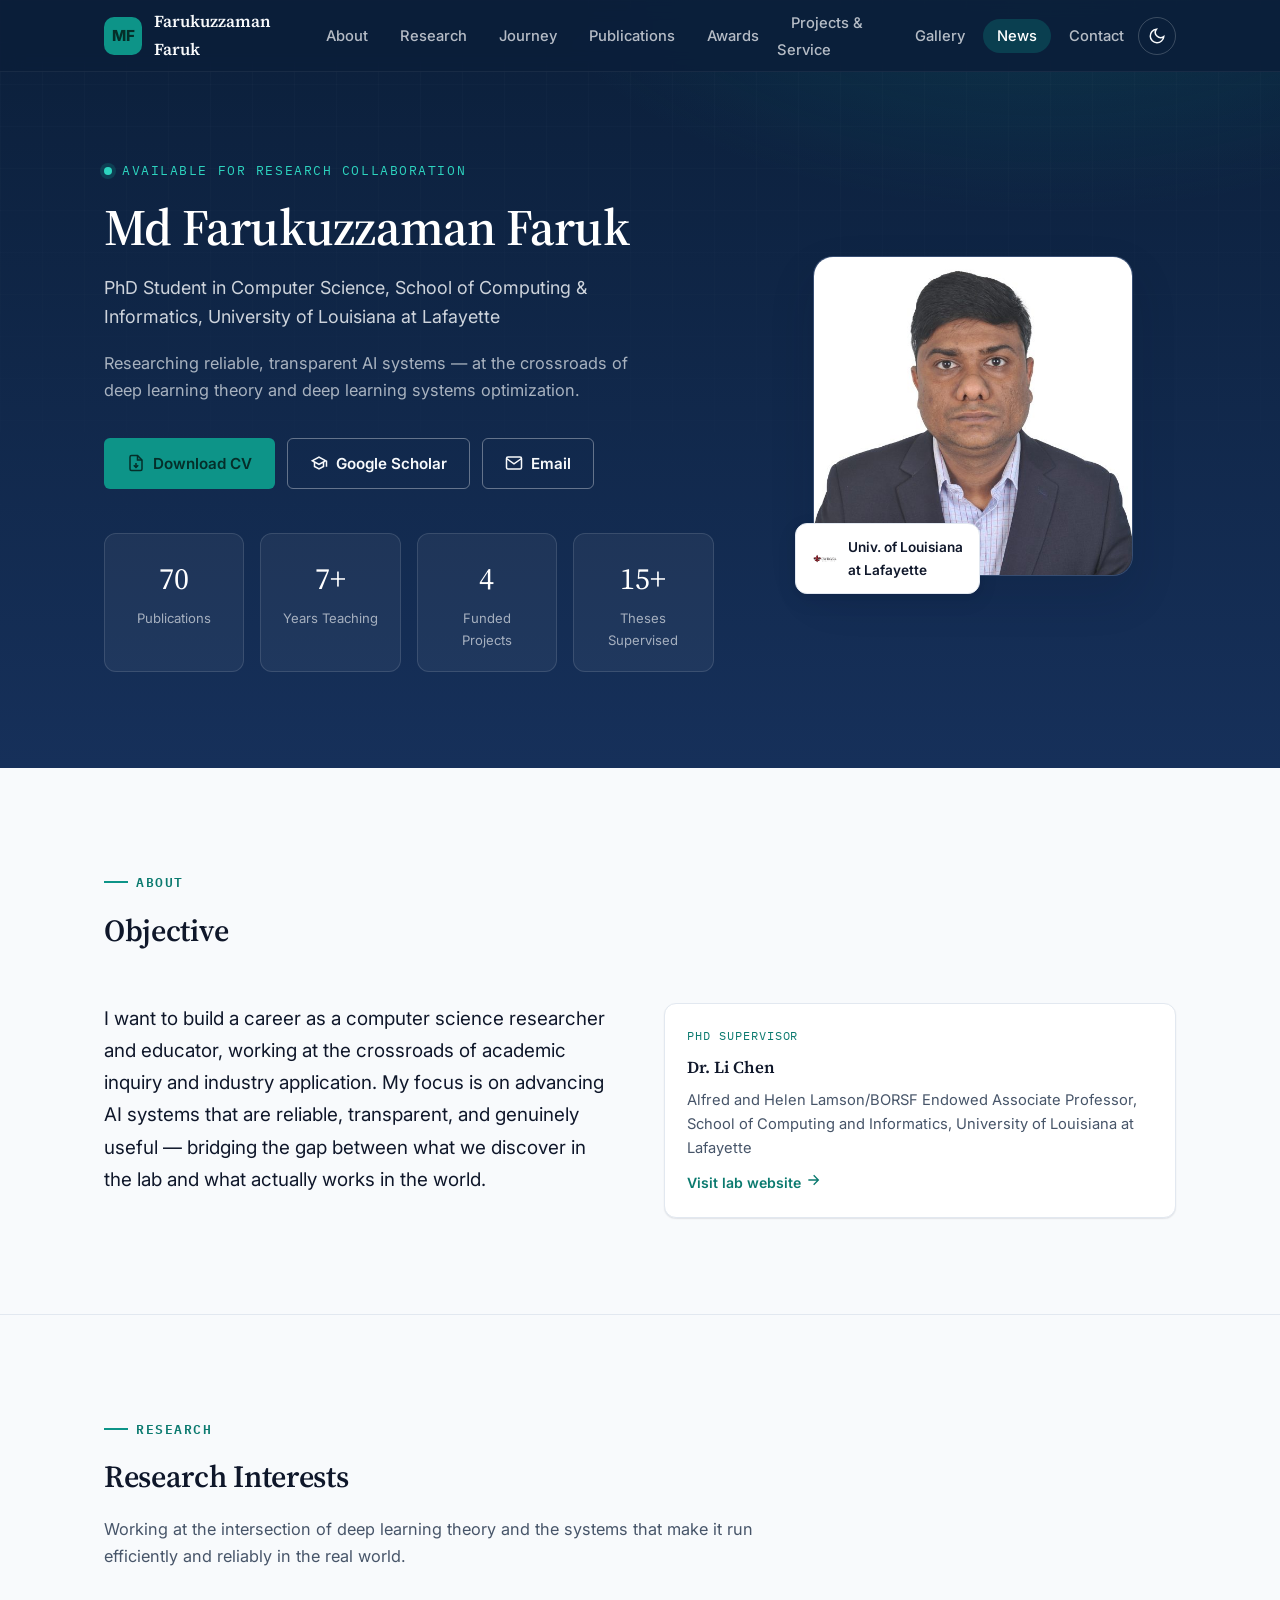
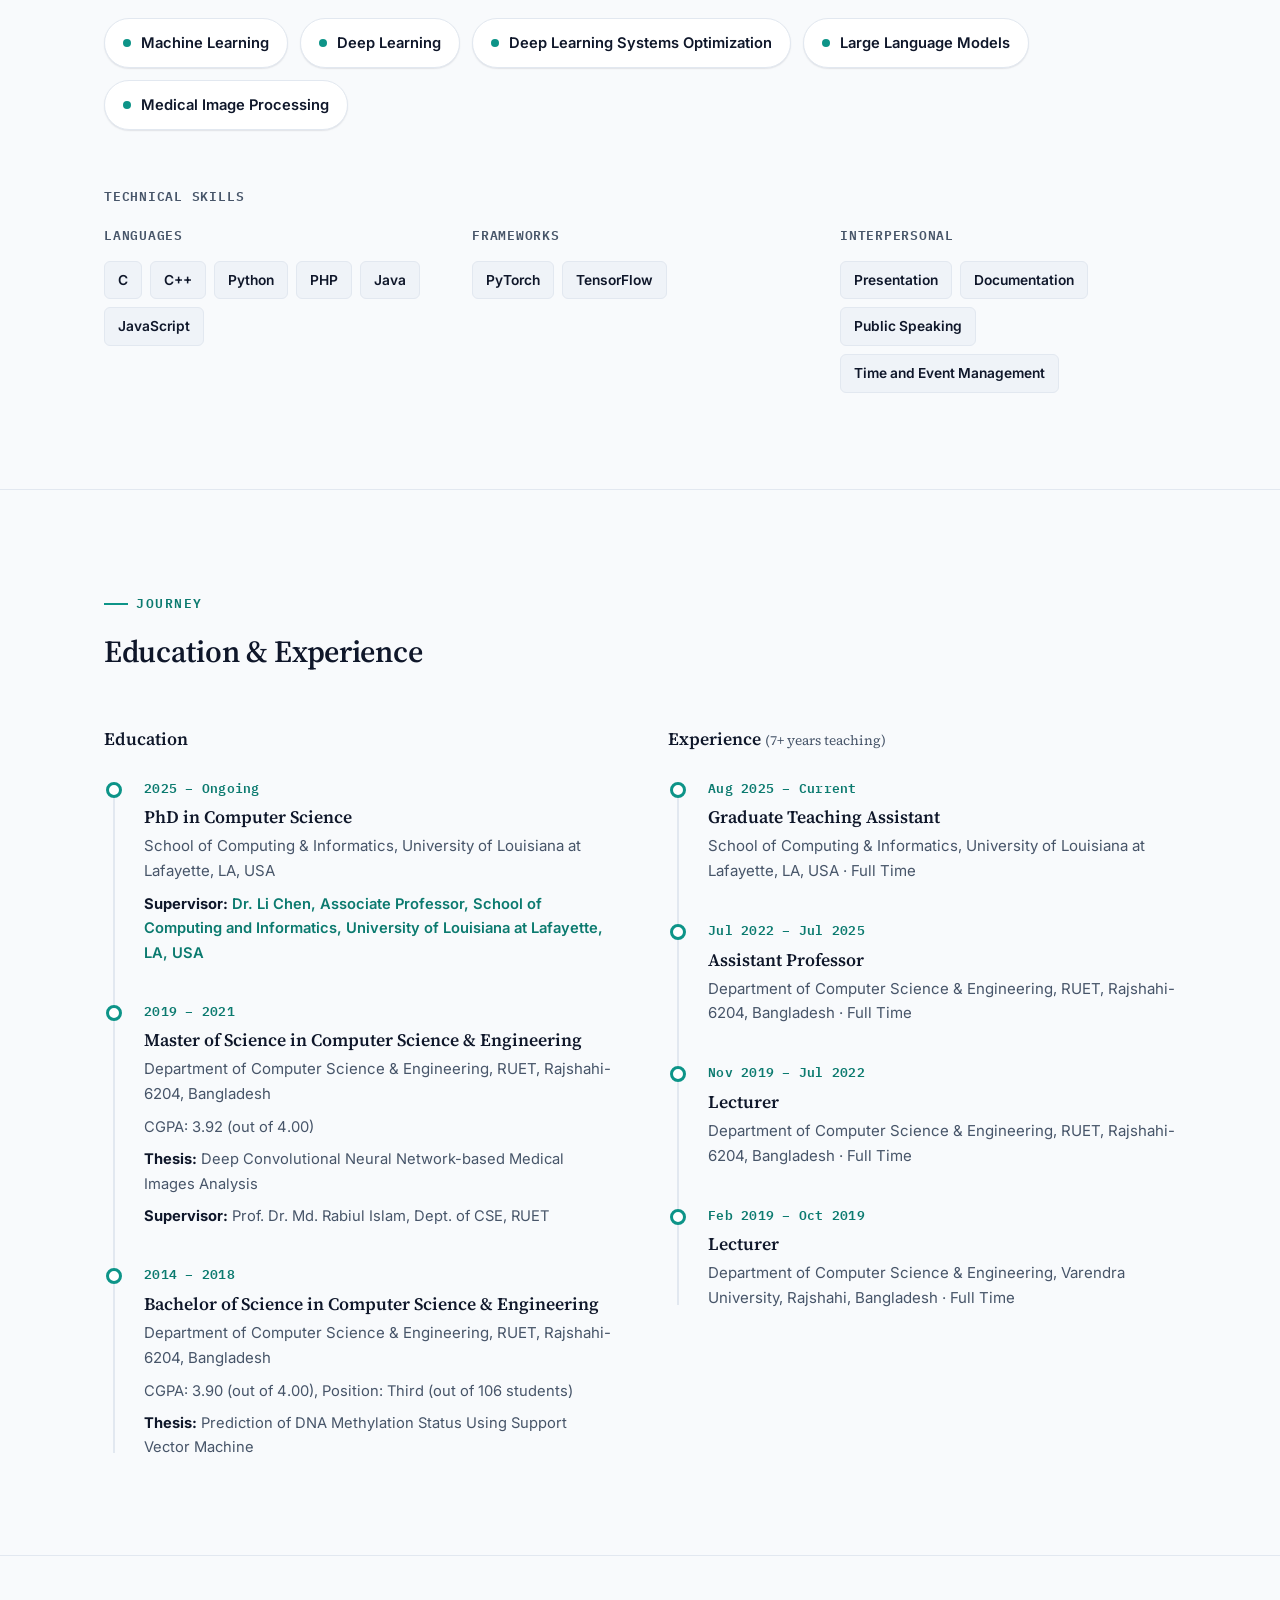
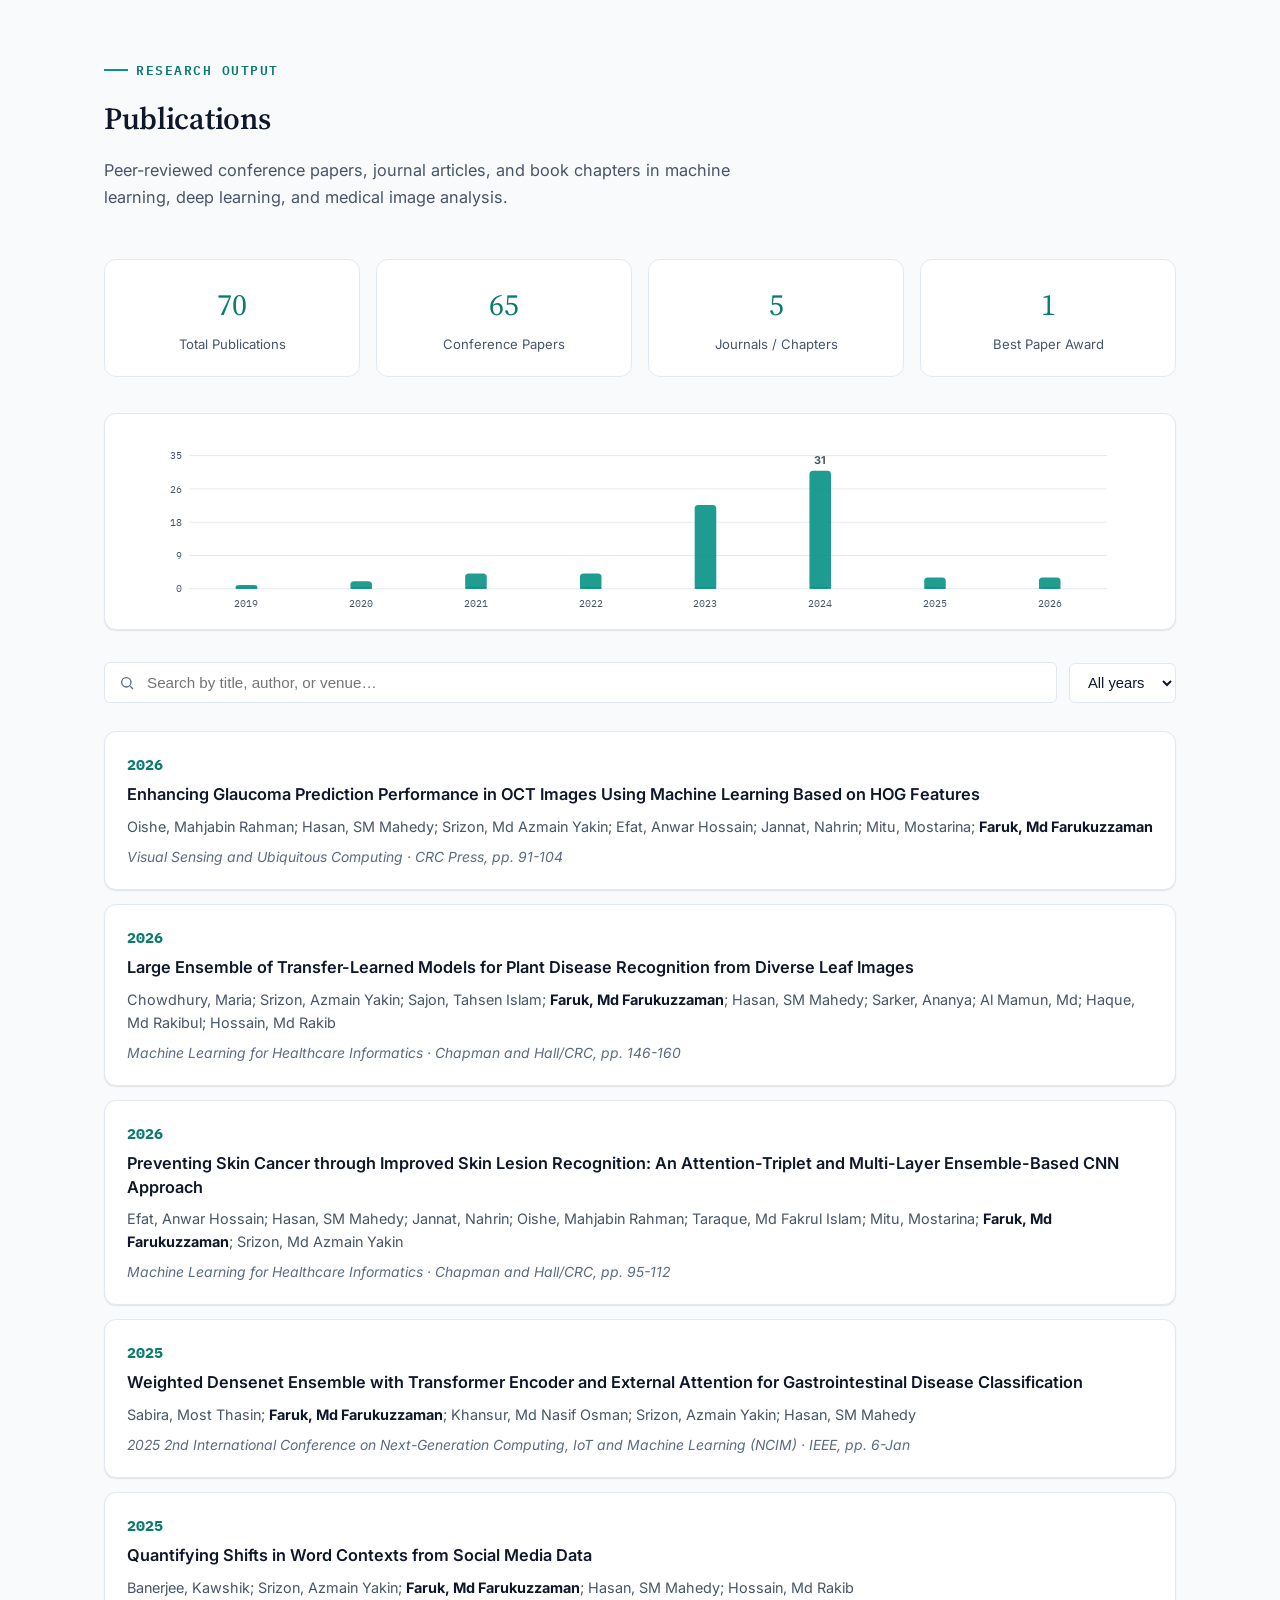
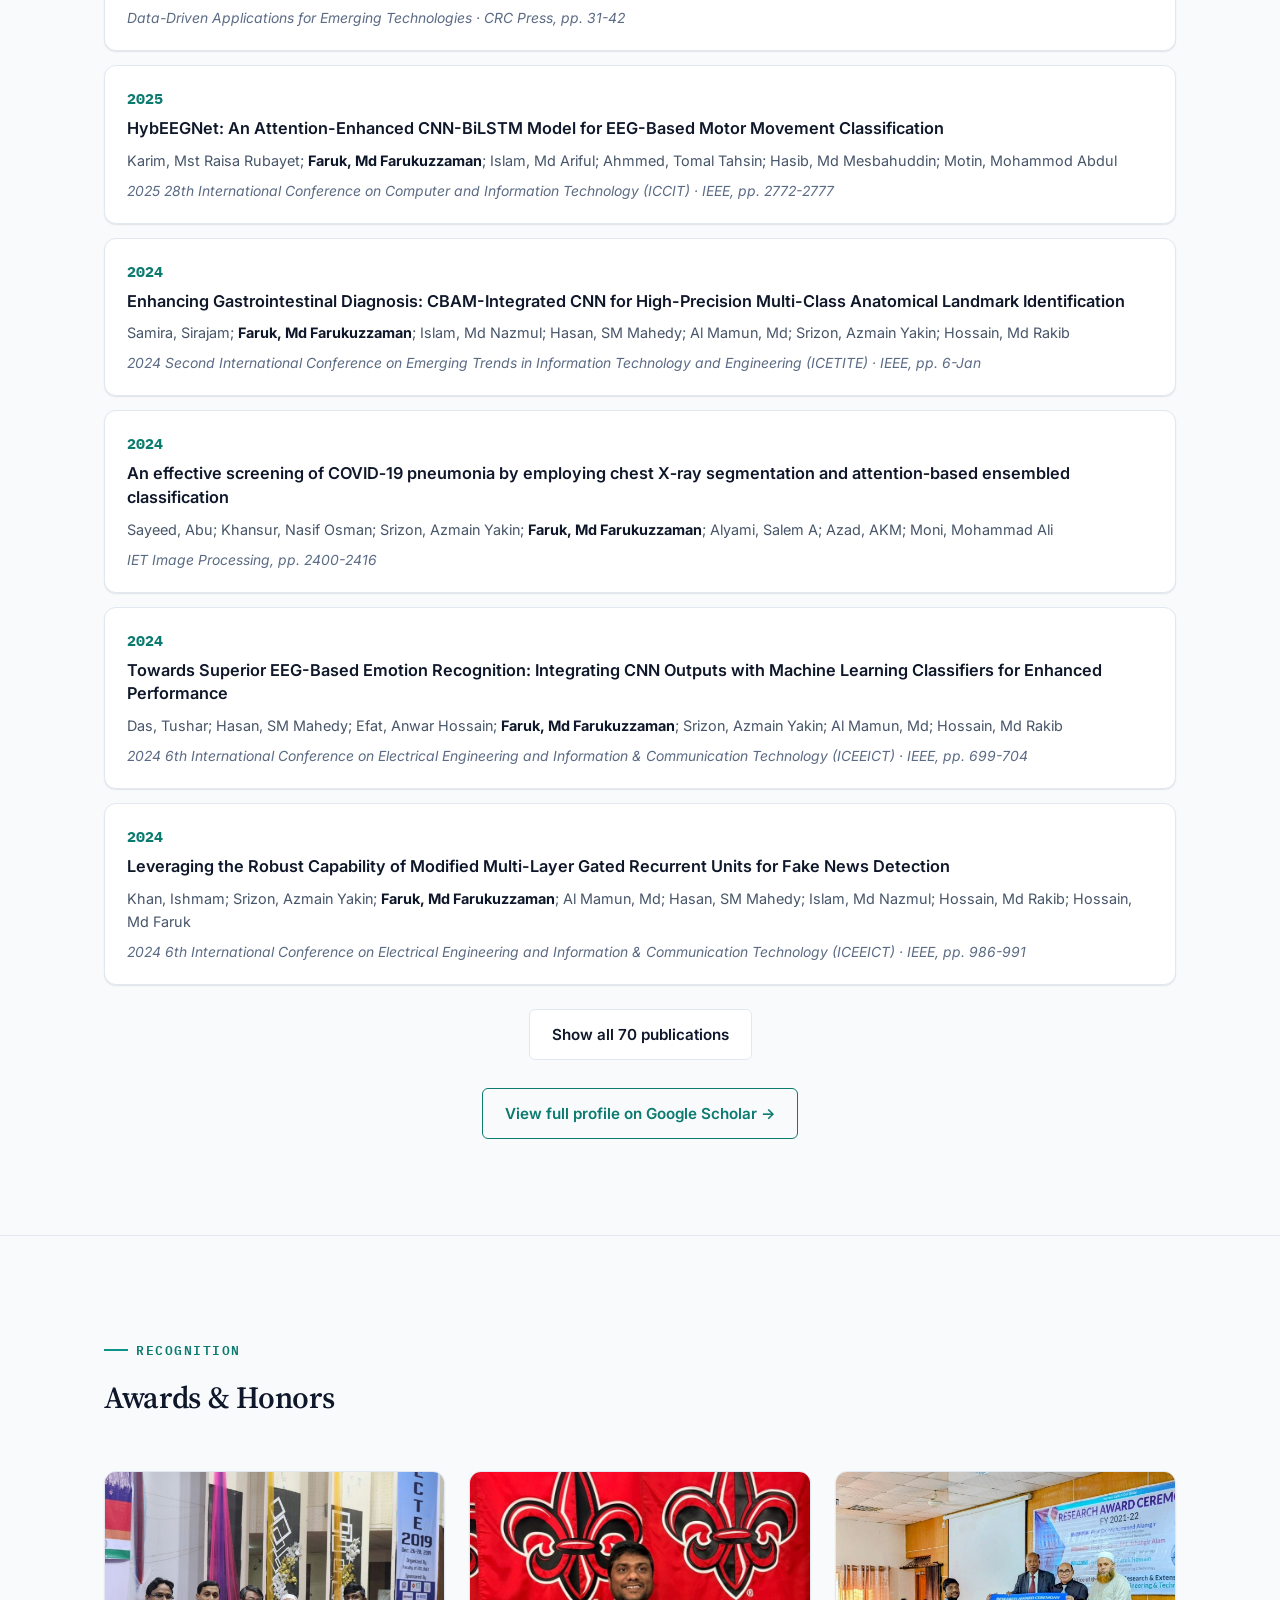
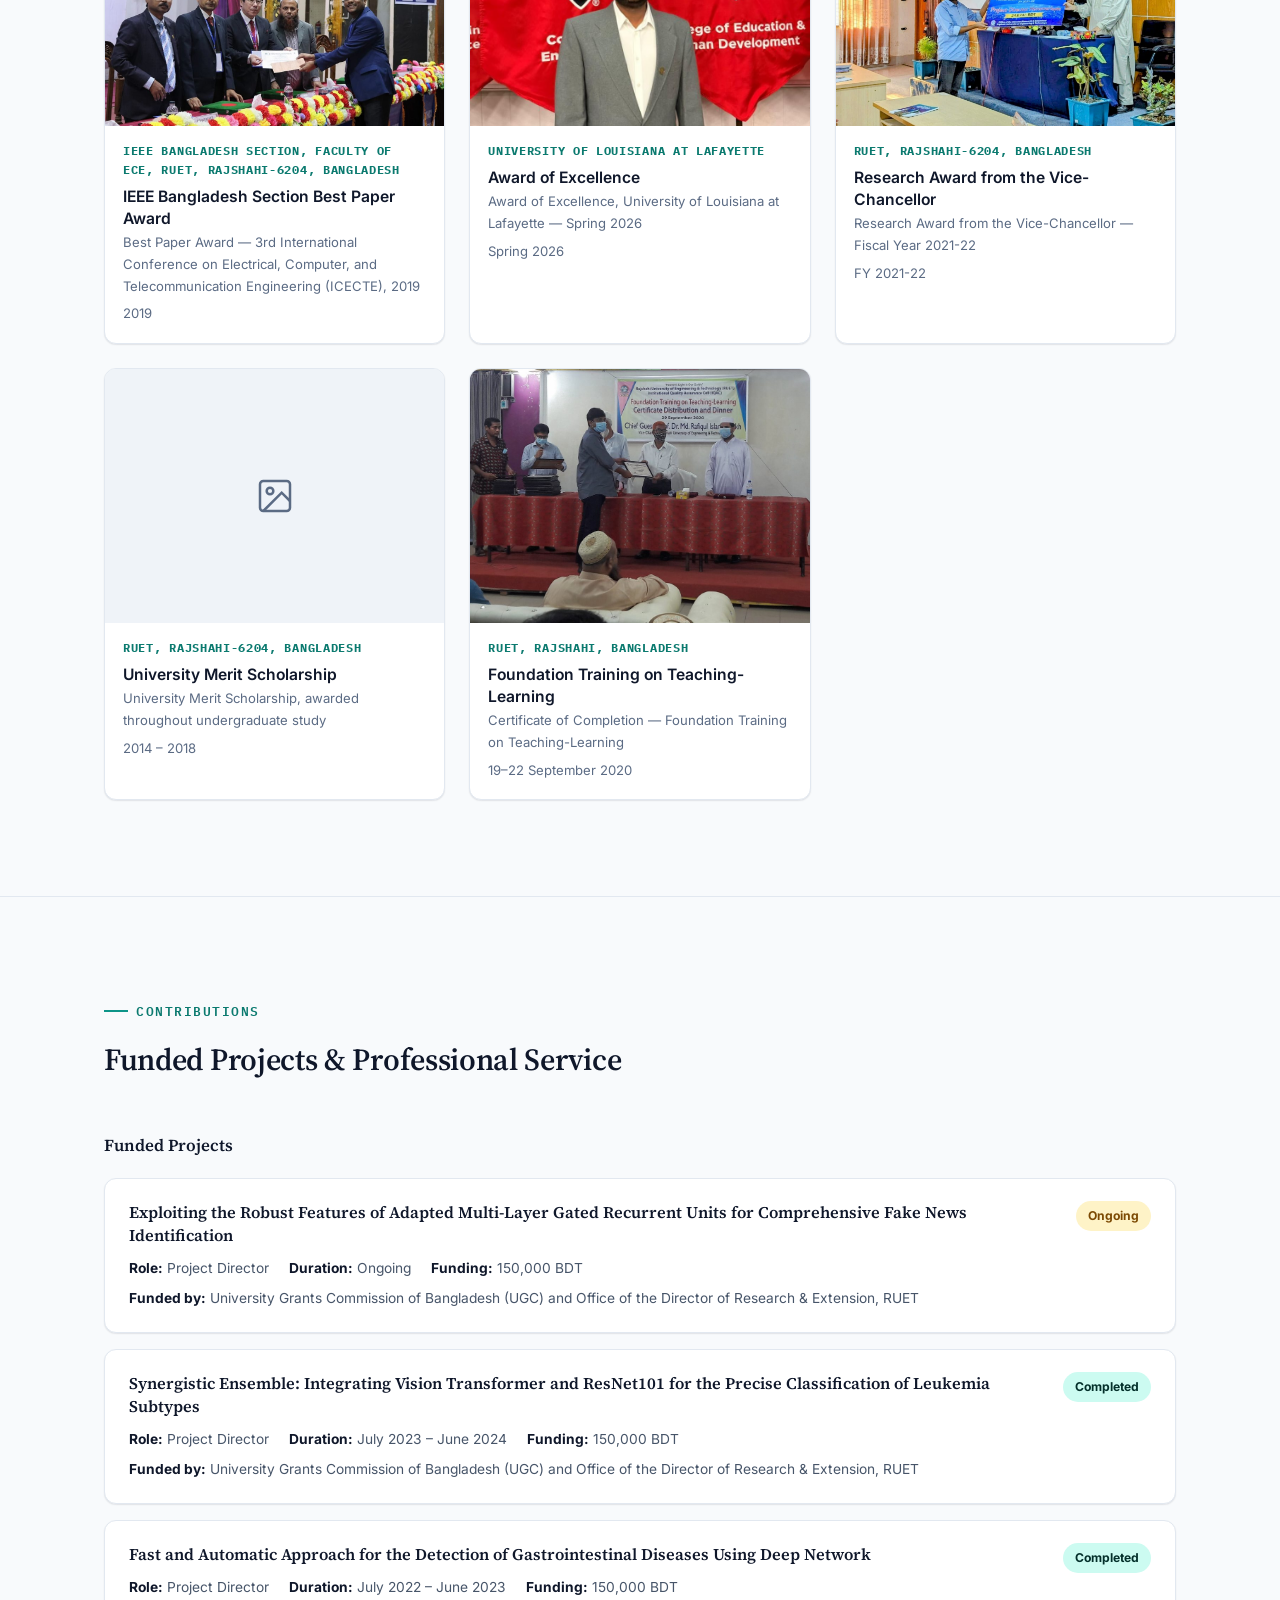
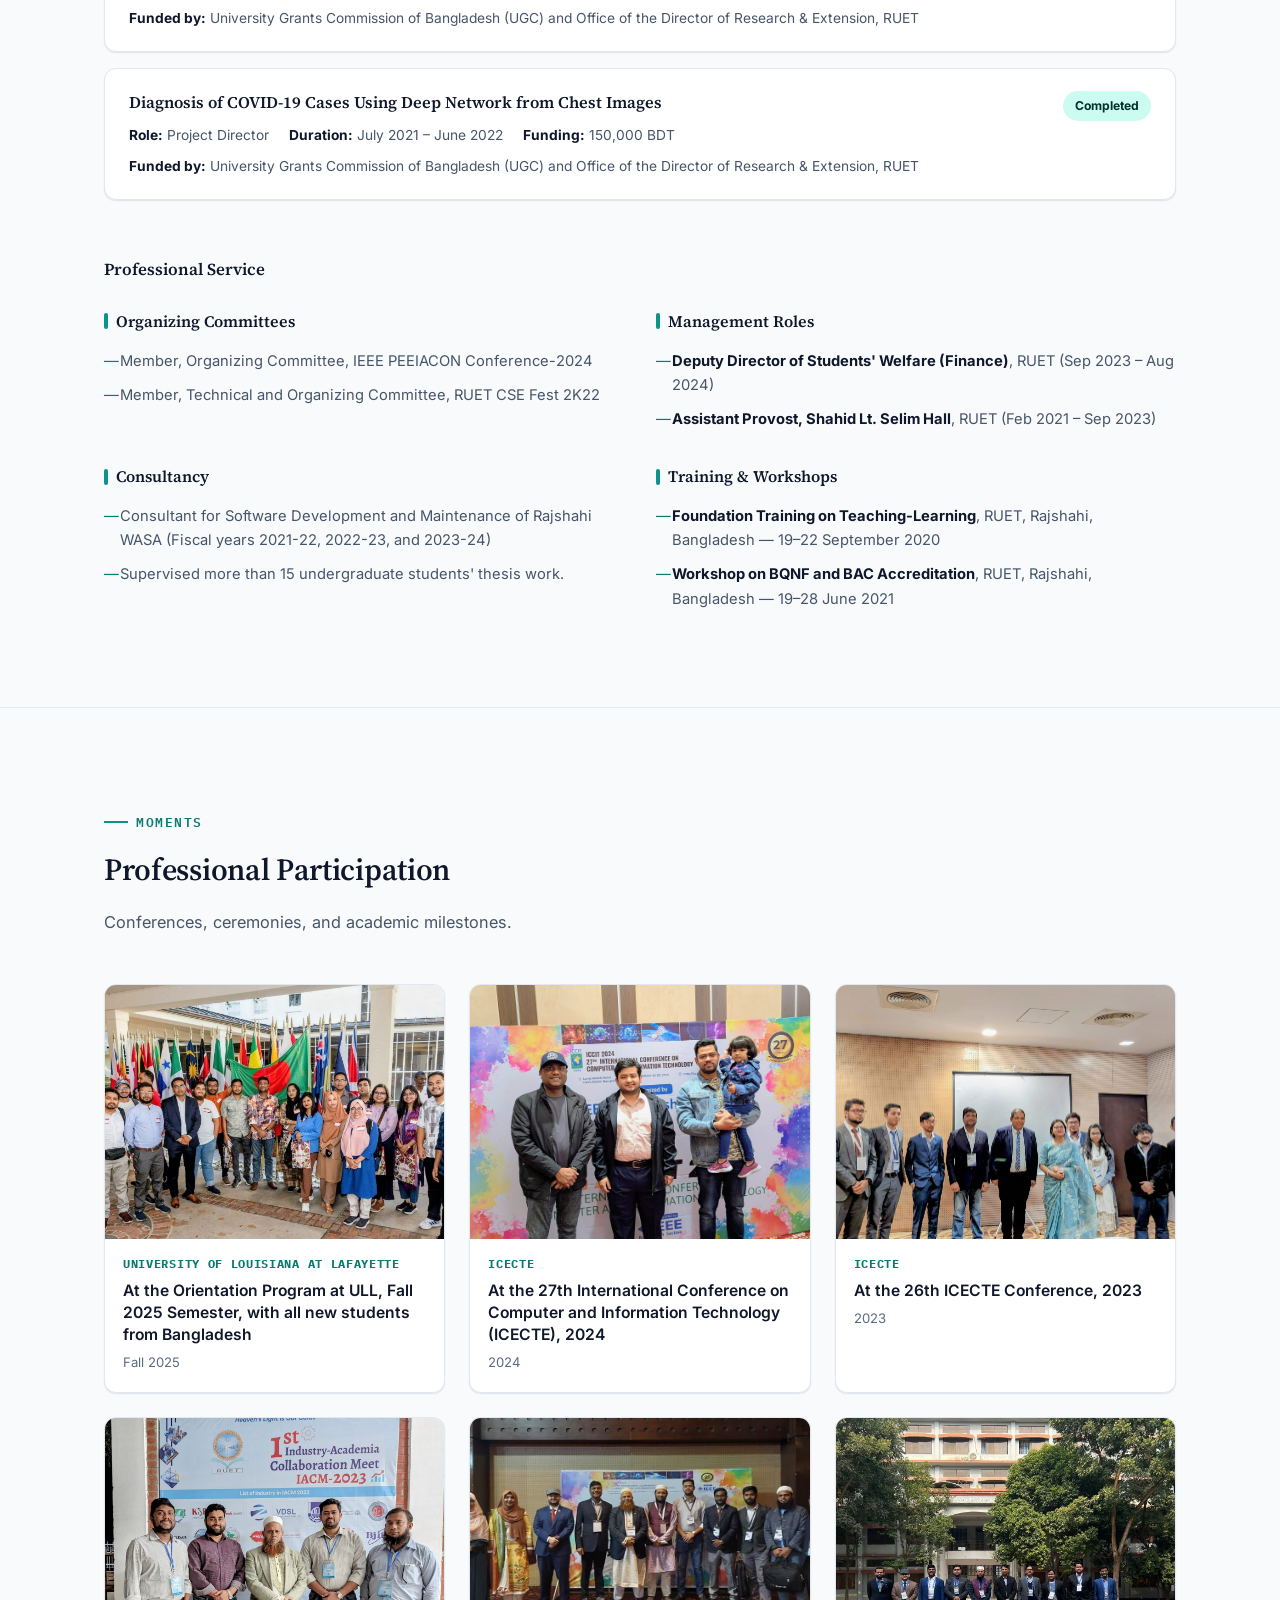
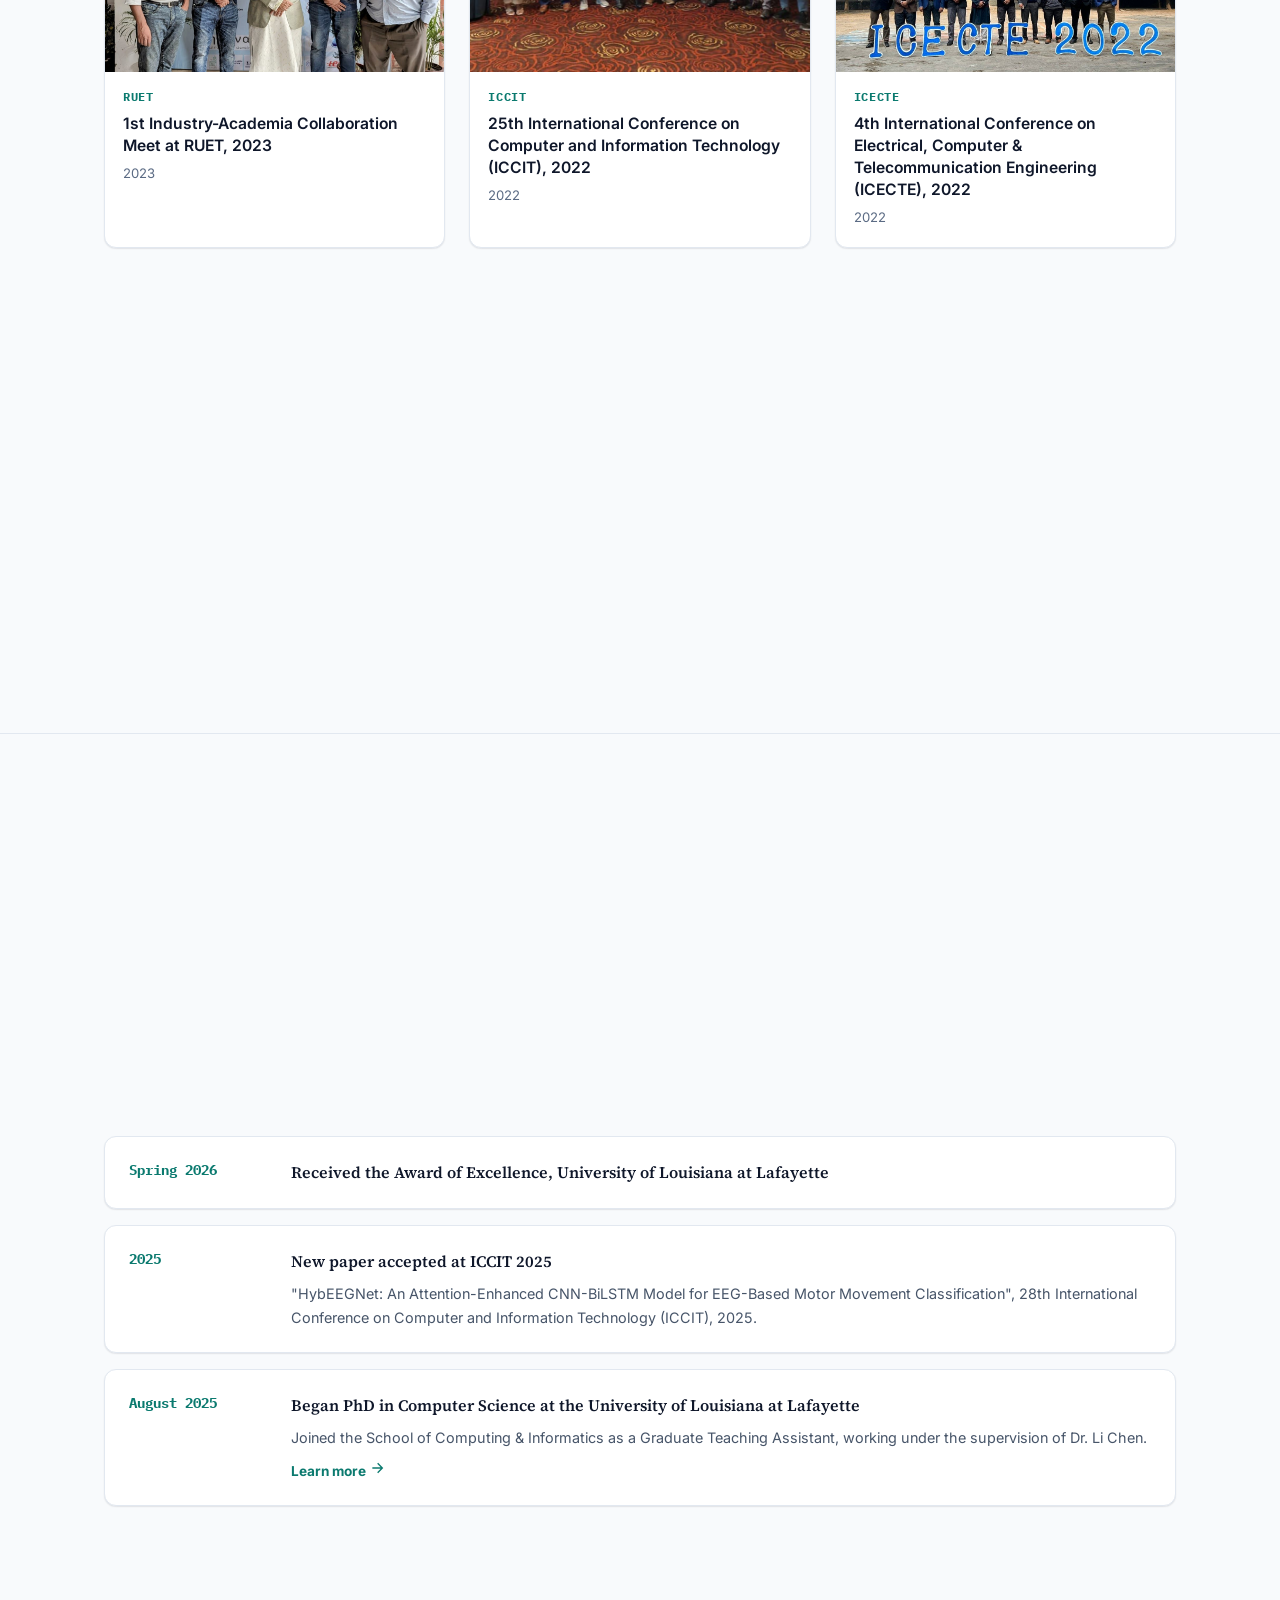
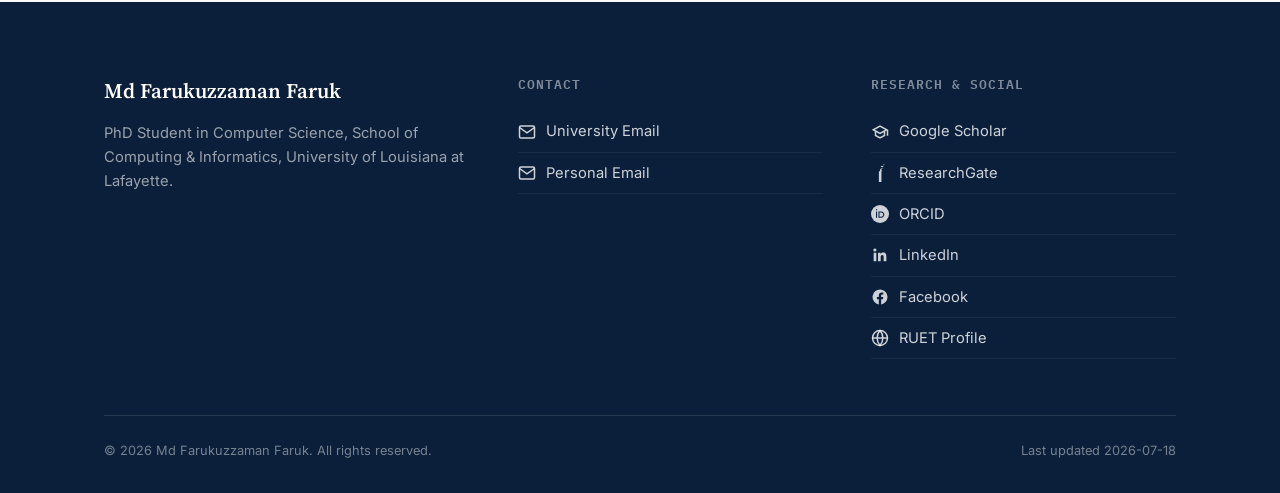
==== commit c97164e2: "QA pass: fix contrast, lightbox focus, dead CSS var; add README Playwright-driven QA caught and fixe" ====
--- a/index.html
+++ b/index.html
@@ -245,7 +245,7 @@
   <svg width="18" height="18" viewBox="0 0 24 24" fill="none" stroke="currentColor" stroke-width="2.4"><path d="M12 19V5M5 12l7-7 7 7"/></svg>
 </button>
 
-<div class="lightbox" id="lightbox">
+<div class="lightbox" id="lightbox" role="dialog" aria-modal="true" aria-label="Photo viewer">
   <button class="lightbox-close" id="lightboxClose" aria-label="Close">
     <svg width="20" height="20" viewBox="0 0 24 24" fill="none" stroke="currentColor" stroke-width="2"><path d="M18 6 6 18M6 6l12 12"/></svg>
   </button>
--- a/assets/css/style.css
+++ b/assets/css/style.css
@@ -11,7 +11,7 @@
 
   --text: #0F172A;
   --text-muted: #475569;
-  --text-faint: #94A3B8;
+  --text-faint: #5B6B84; /* WCAG AA: 5.17:1 on --bg (was #94A3B8 at 2.45:1, failing) */
 
   --navy: #0B1F3A;
   --navy-light: #16305A;
@@ -21,8 +21,7 @@
   --accent-dark: #0B7A6F;
   --accent-soft: #CCFBF1;
   --accent-contrast: #04302B;
-
-  --gold: #B8860B;
+  --accent-on-navy: #2DD4BF; /* for accent-colored text/icons on navy surfaces (hero, footer): 7-10:1 vs. plain --accent's 4.4:1 */
 
   --radius-sm: 6px;
   --radius-md: 12px;
@@ -50,7 +49,7 @@
 
   --text: #E7ECF5;
   --text-muted: #9FB0C9;
-  --text-faint: #64758C;
+  --text-faint: #8DA0BC; /* WCAG AA: 7.03:1 on dark --bg (was #64758C at 3.98:1, failing) */
 
   --navy: #060D1B;
   --navy-light: #0F1D38;
@@ -75,7 +74,7 @@
 
     --text: #E7ECF5;
     --text-muted: #9FB0C9;
-    --text-faint: #64758C;
+    --text-faint: #8DA0BC; /* WCAG AA: 7.03:1 on dark --bg (was #64758C at 3.98:1, failing) */
 
     --navy: #060D1B;
     --navy-light: #0F1D38;
@@ -228,11 +227,11 @@
 .hero .container { position: relative; display: grid; grid-template-columns: 1.35fr 0.9fr; gap: 56px; align-items: center; }
 .hero-eyebrow {
   font-family: var(--font-mono); font-size: 13px; letter-spacing: 0.12em; text-transform: uppercase;
-  color: var(--accent); margin-bottom: 18px; display: flex; align-items: center; gap: 10px;
-}
-.hero-eyebrow .dot { width: 8px; height: 8px; border-radius: 50%; background: var(--accent); box-shadow: 0 0 0 4px rgba(13,148,136,0.25); }
+  color: var(--accent-on-navy); margin-bottom: 18px; display: flex; align-items: center; gap: 10px;
+}
+.hero-eyebrow .dot { width: 8px; height: 8px; border-radius: 50%; background: var(--accent-on-navy); box-shadow: 0 0 0 4px rgba(13,148,136,0.25); }
 .hero h1 { font-size: clamp(2.1rem, 4.2vw, 3.2rem); line-height: 1.12; letter-spacing: -0.015em; color: #fff; }
-.hero h1 .accent-word { color: var(--accent); }
+.hero h1 .accent-word { color: var(--accent-on-navy); }
 .hero-role { margin-top: 16px; font-size: 1.12rem; color: rgba(248,250,252,0.82); max-width: 46ch; }
 .hero-tagline { margin-top: 18px; font-size: 1.02rem; color: rgba(248,250,252,0.66); max-width: 54ch; }
 .hero-actions { margin-top: 34px; display: flex; flex-wrap: wrap; gap: 12px; }
@@ -435,7 +434,7 @@
   display: flex; align-items: center; gap: 10px; padding: 8px 0; color: rgba(248,250,252,0.82); font-size: 0.92rem;
   border-bottom: 1px solid rgba(255,255,255,0.06);
 }
-.footer-col a:hover { color: var(--accent); }
+.footer-col a:hover { color: var(--accent-on-navy); }
 .footer-col svg { flex-shrink: 0; width: 18px; height: 18px; }
 .footer-bottom {
   margin-top: 56px; padding-top: 24px; border-top: 1px solid rgba(255,255,255,0.1);
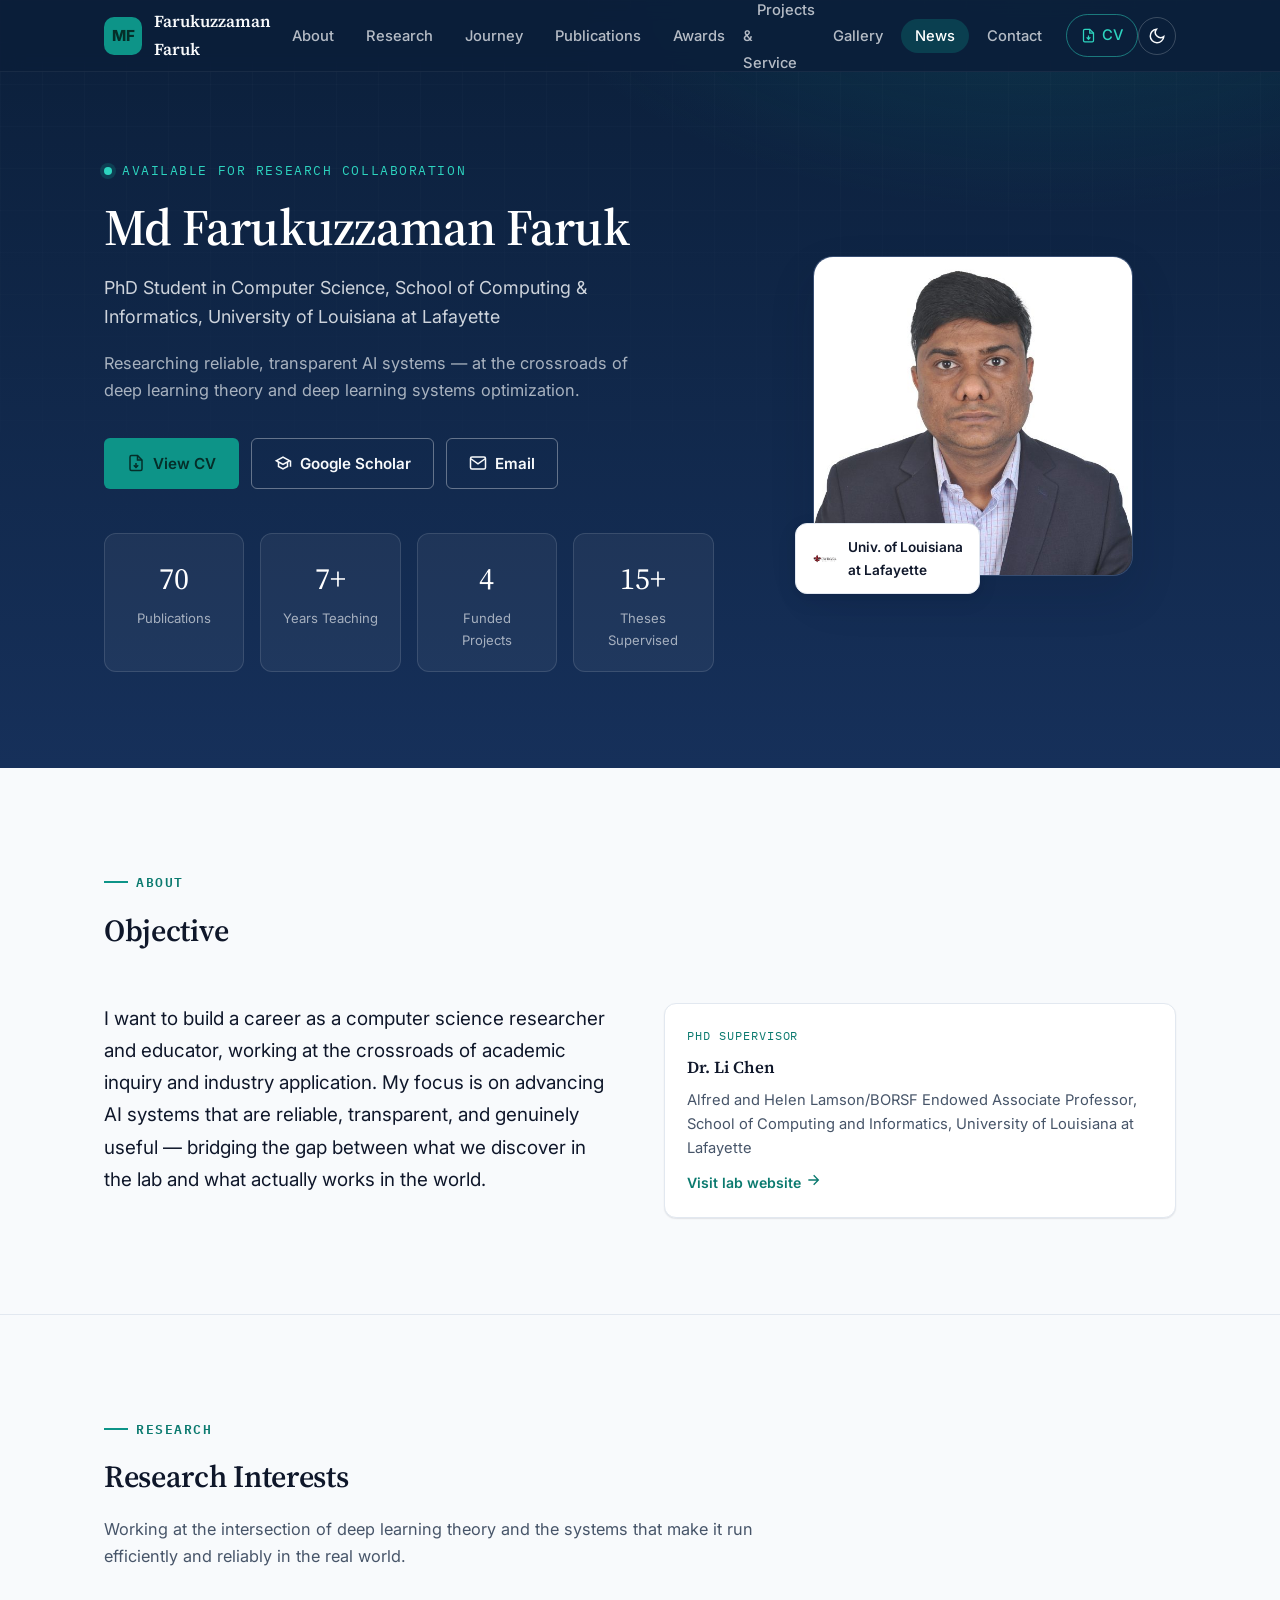
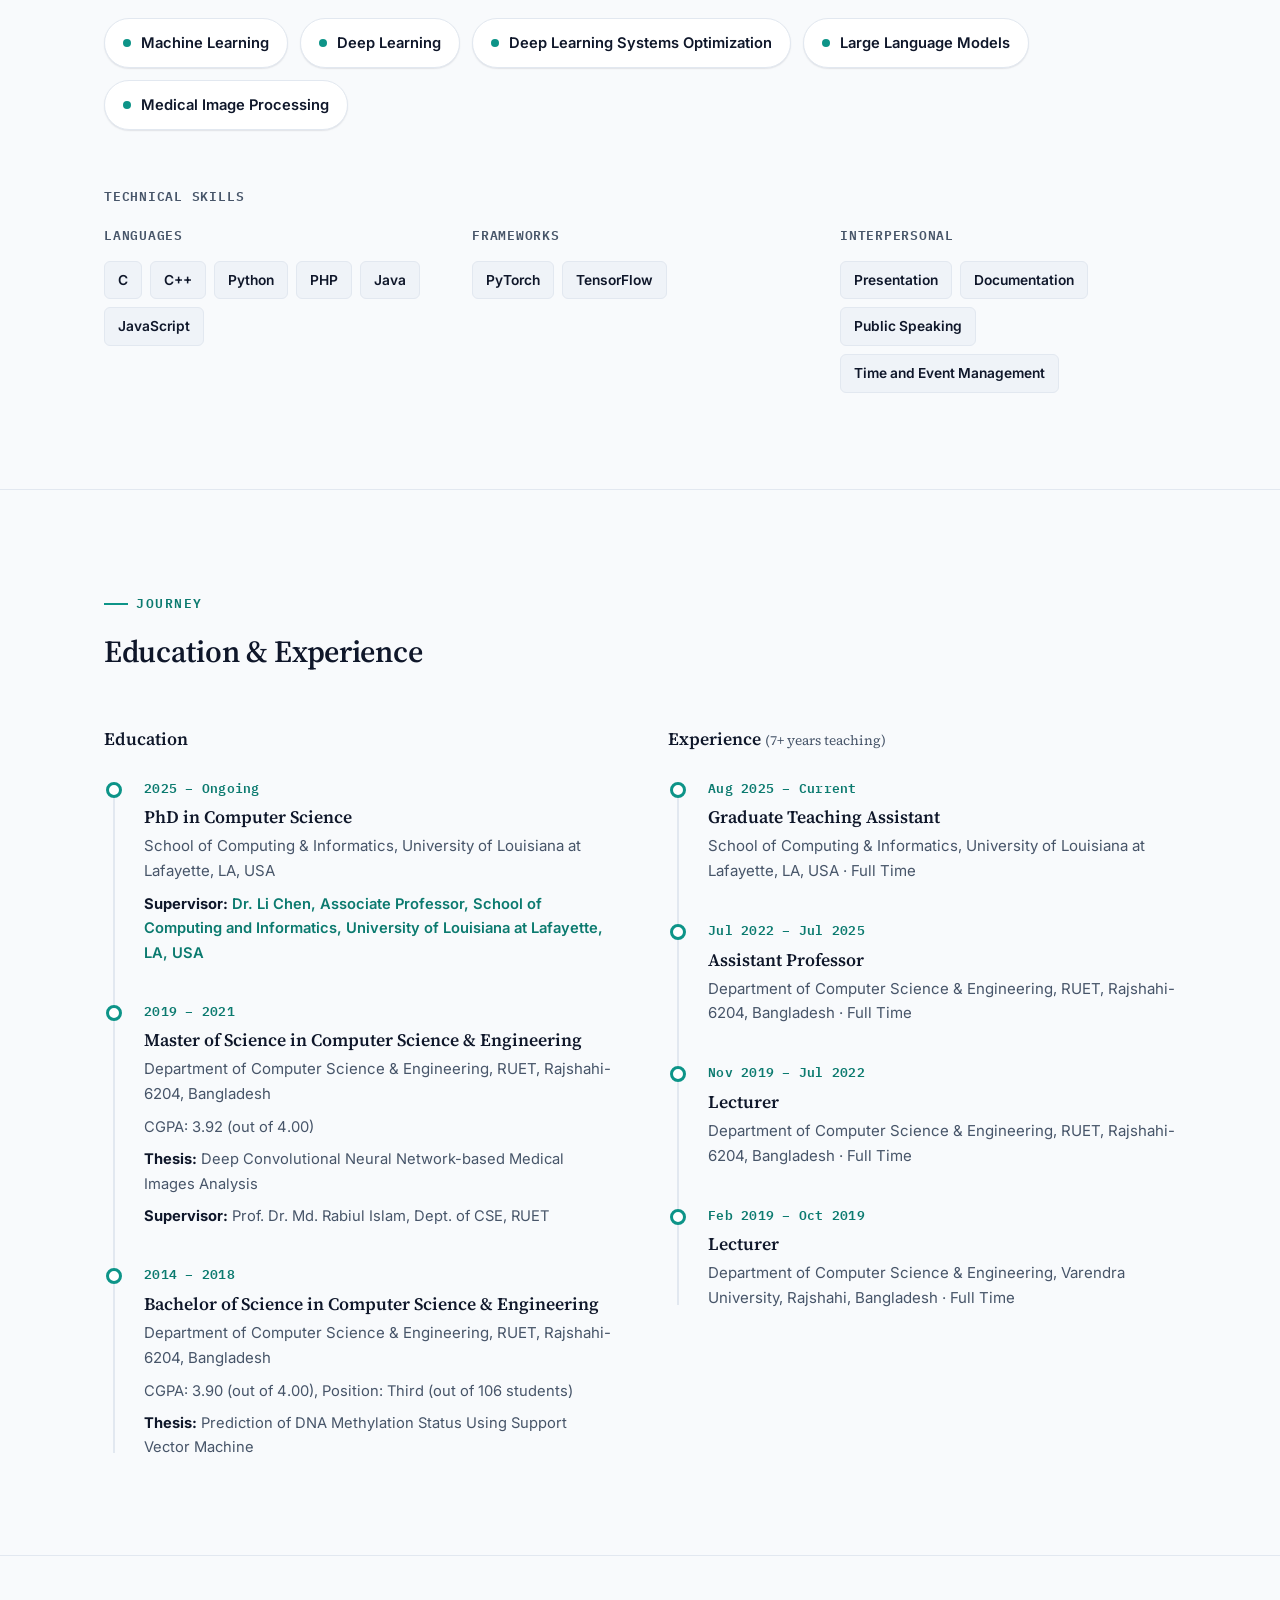
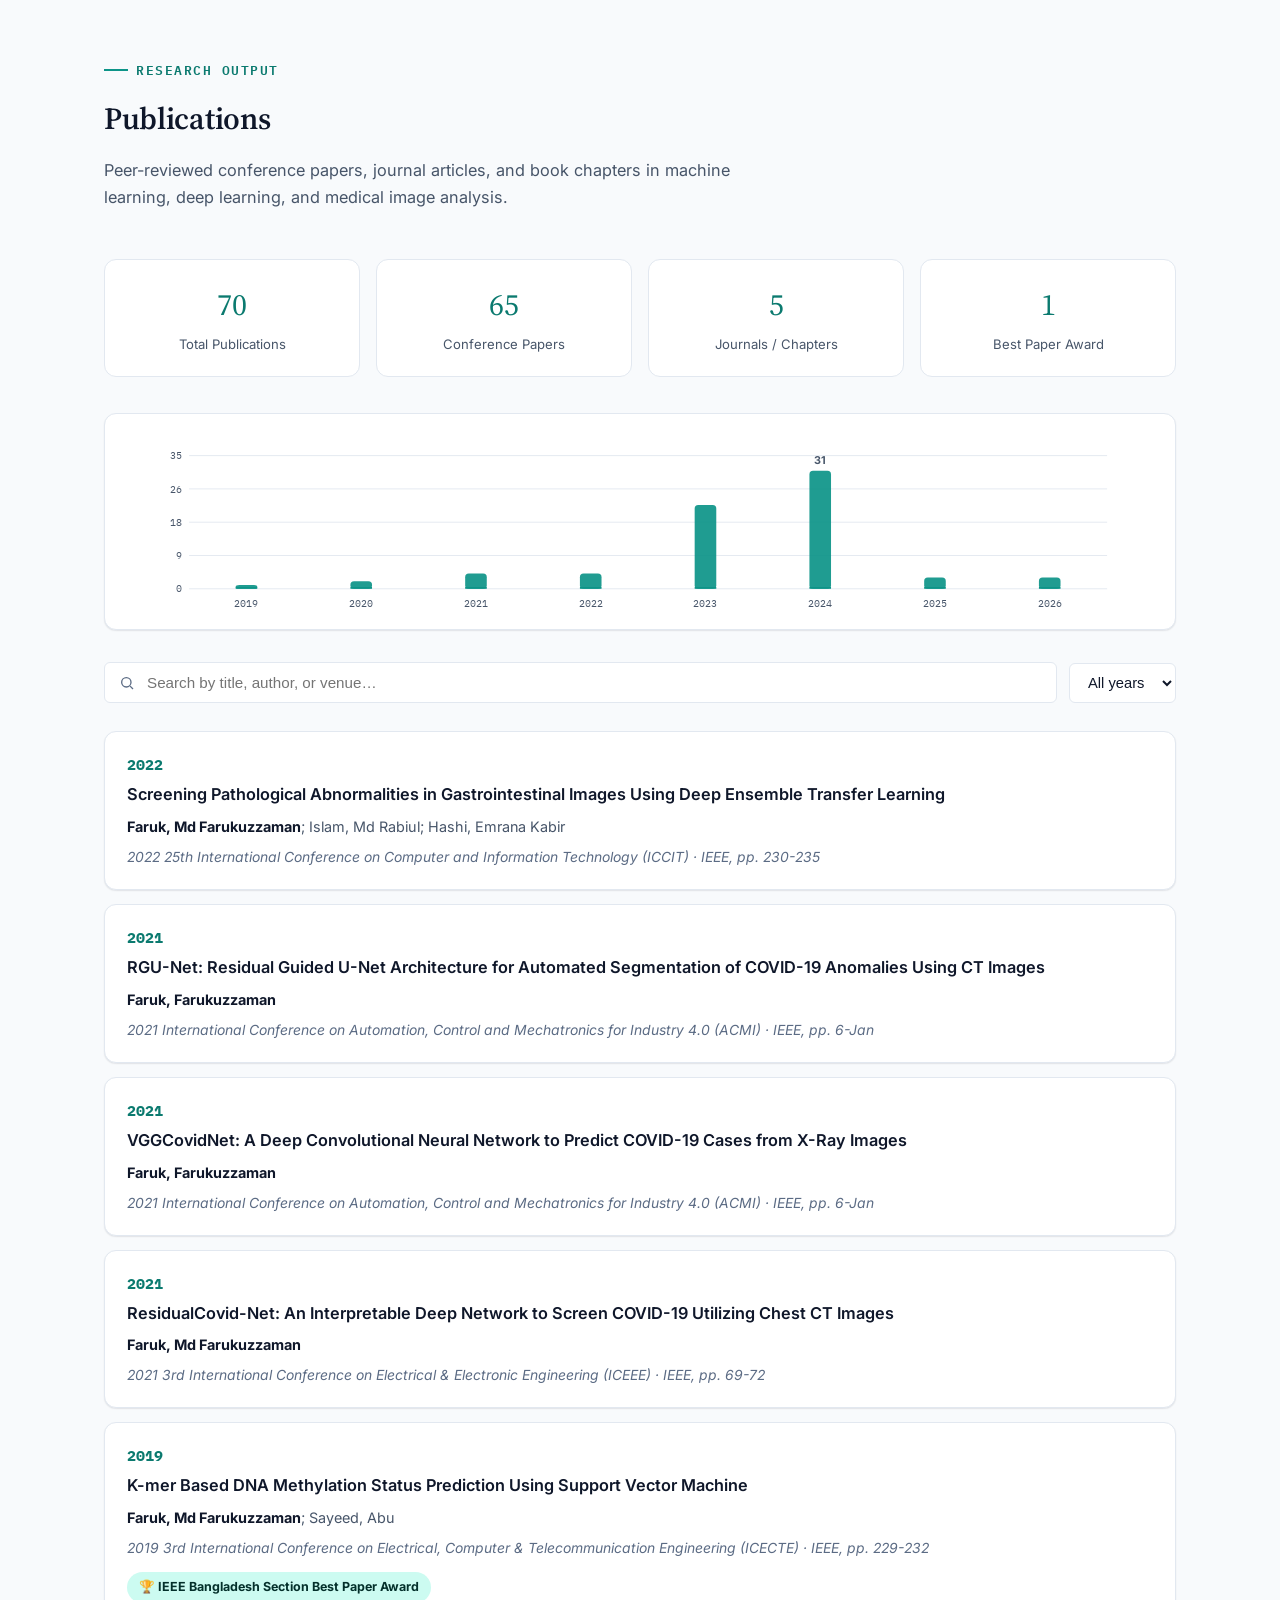
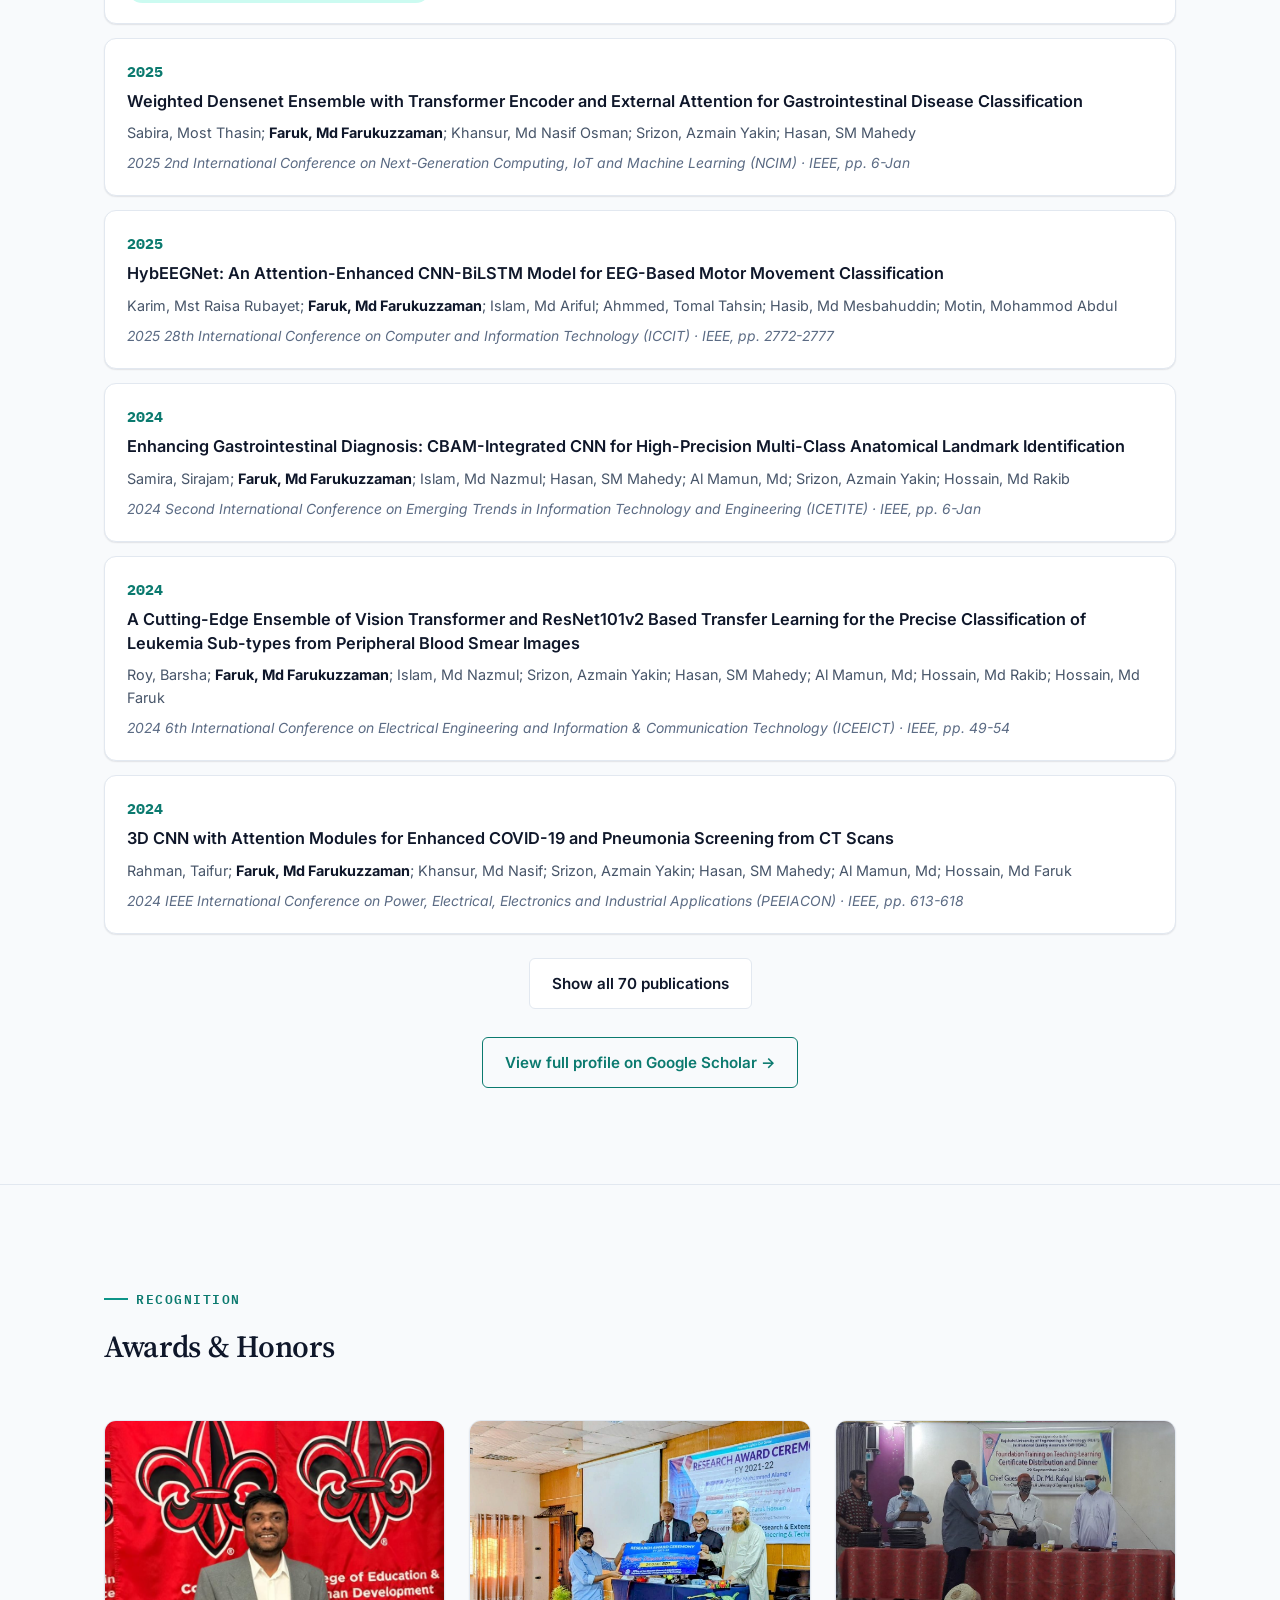
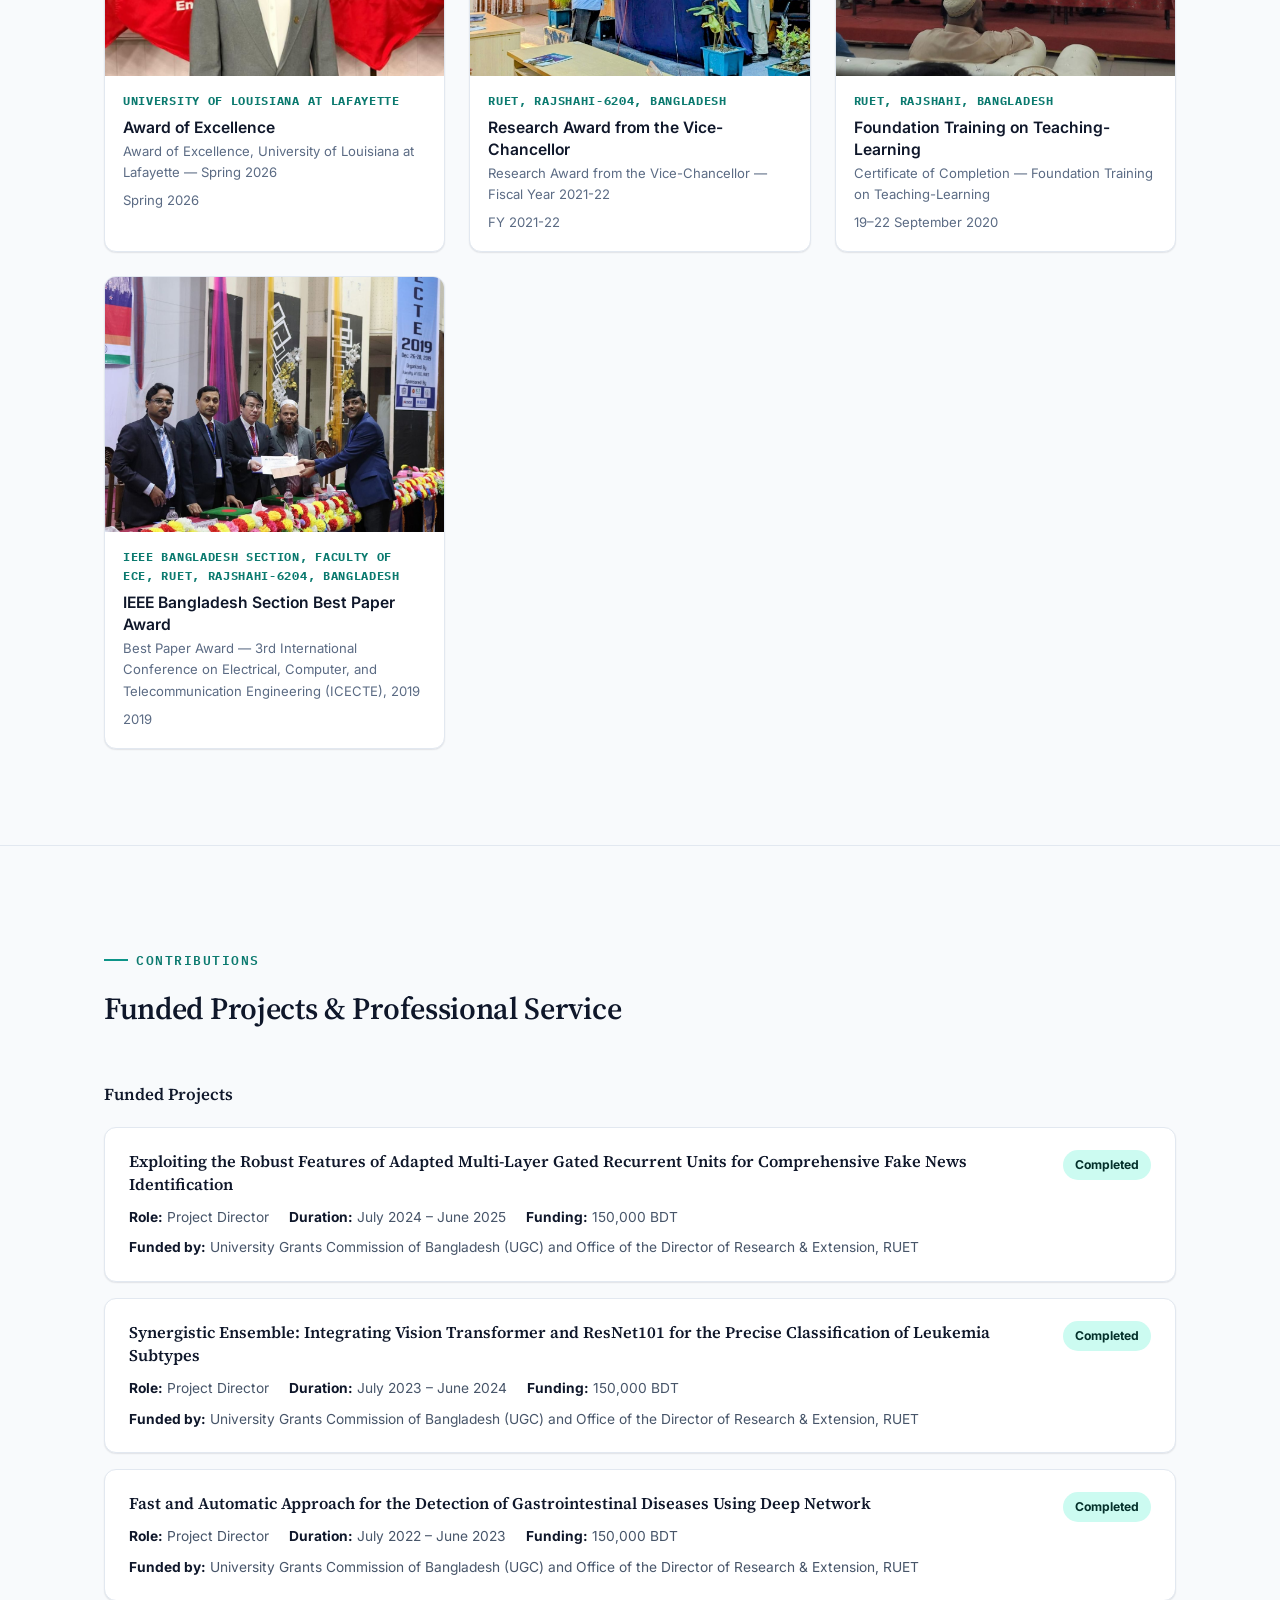
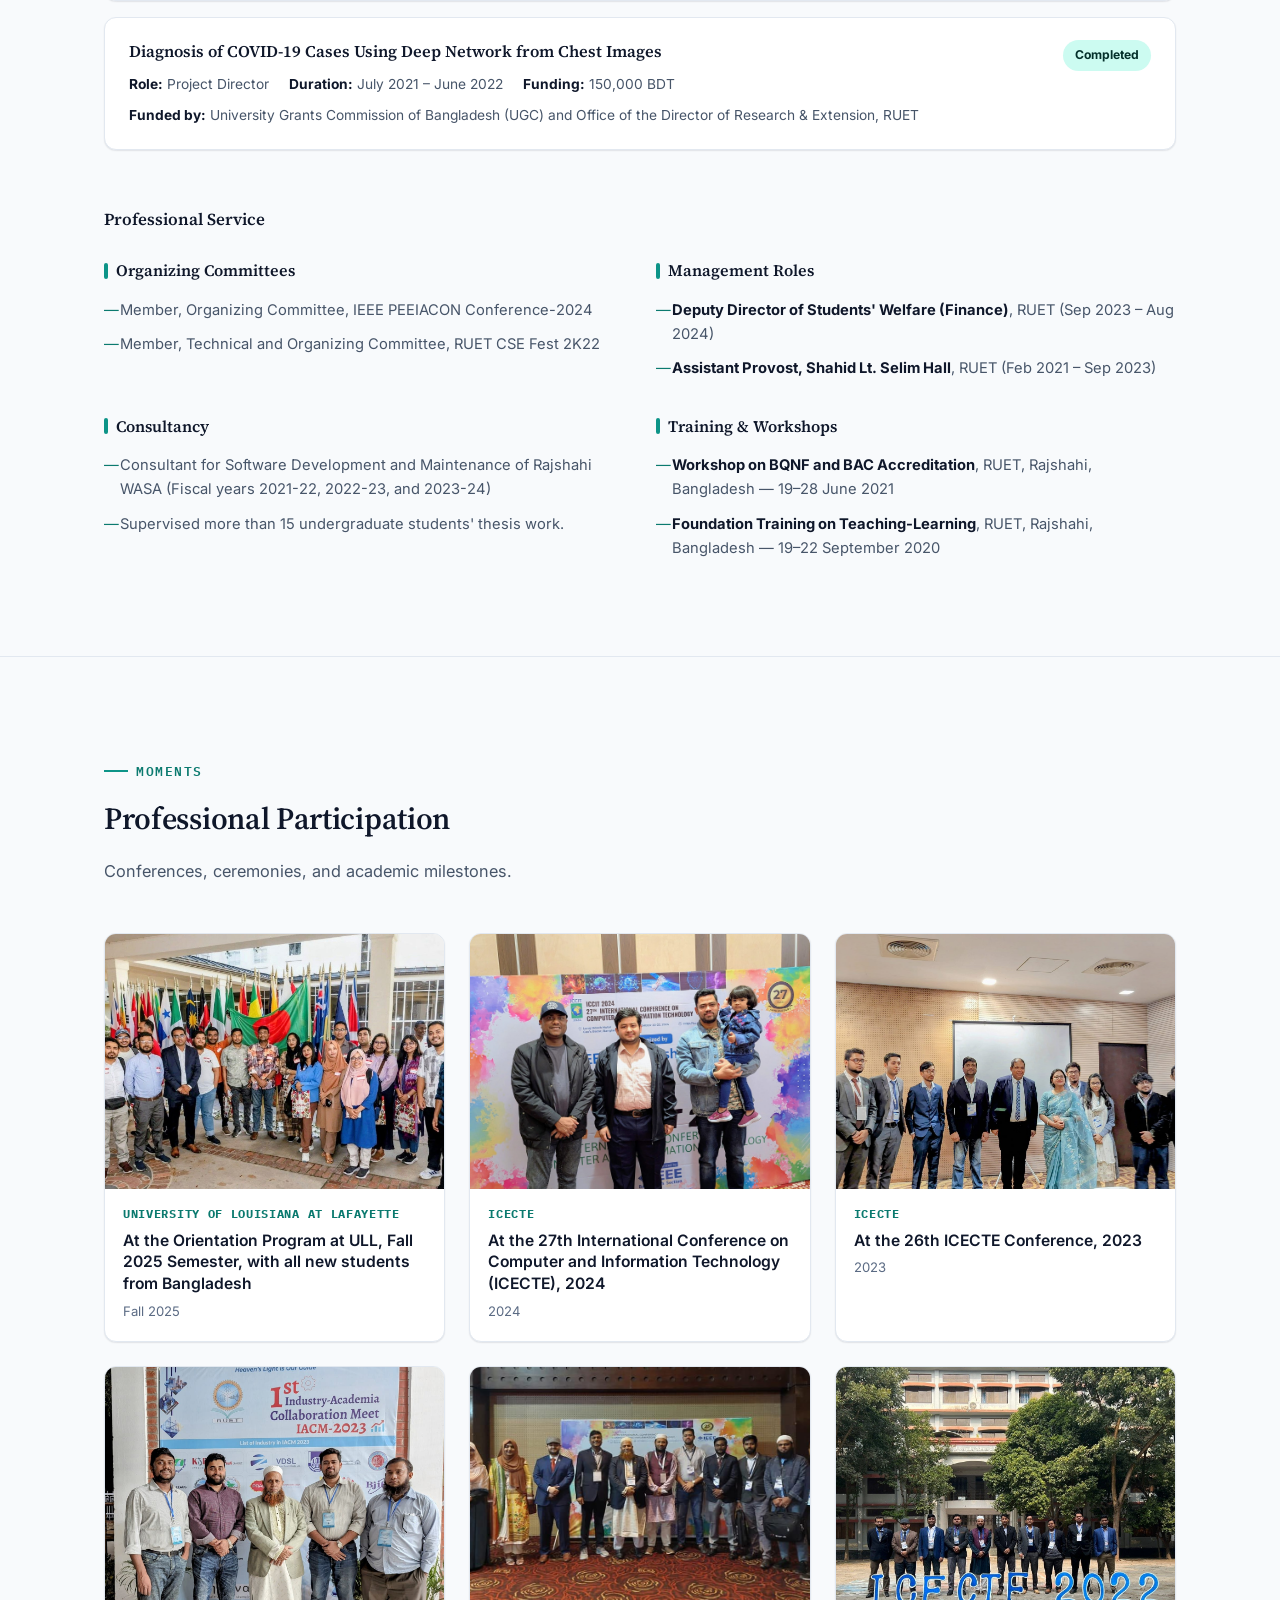
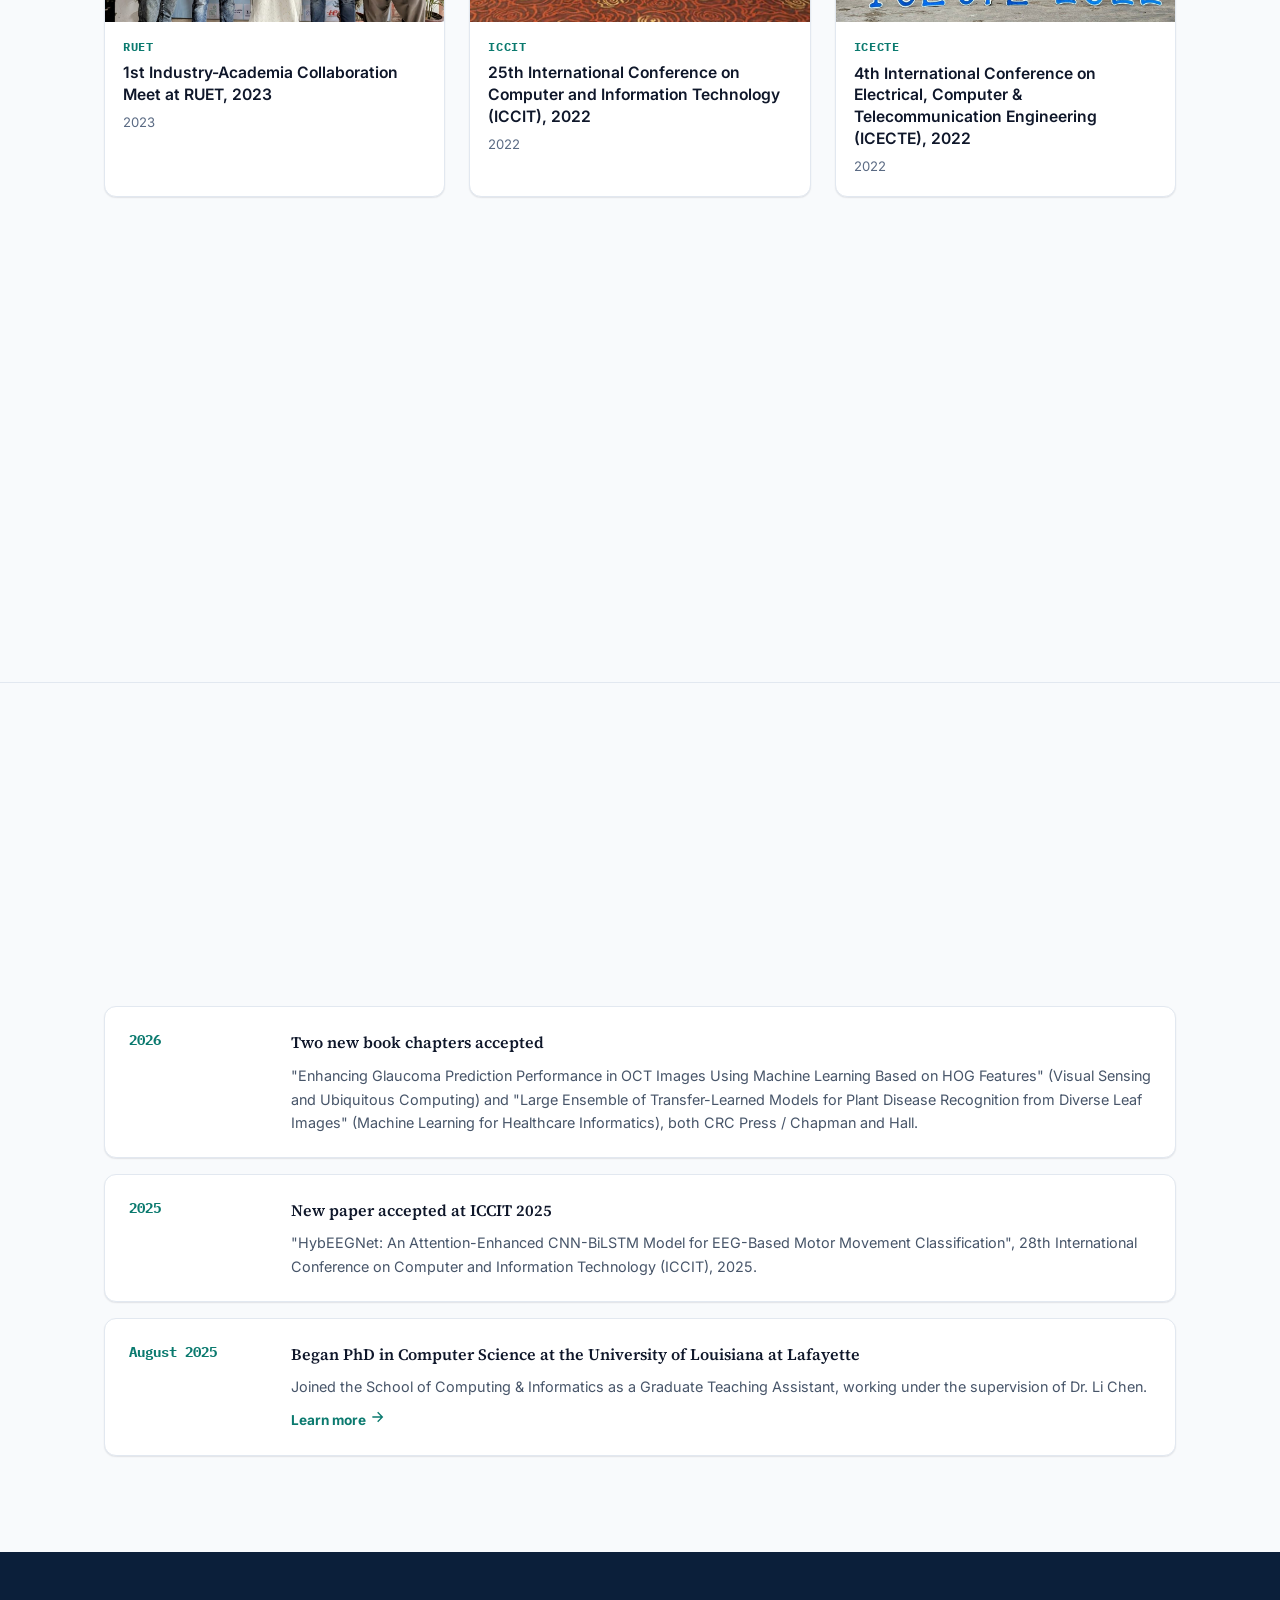
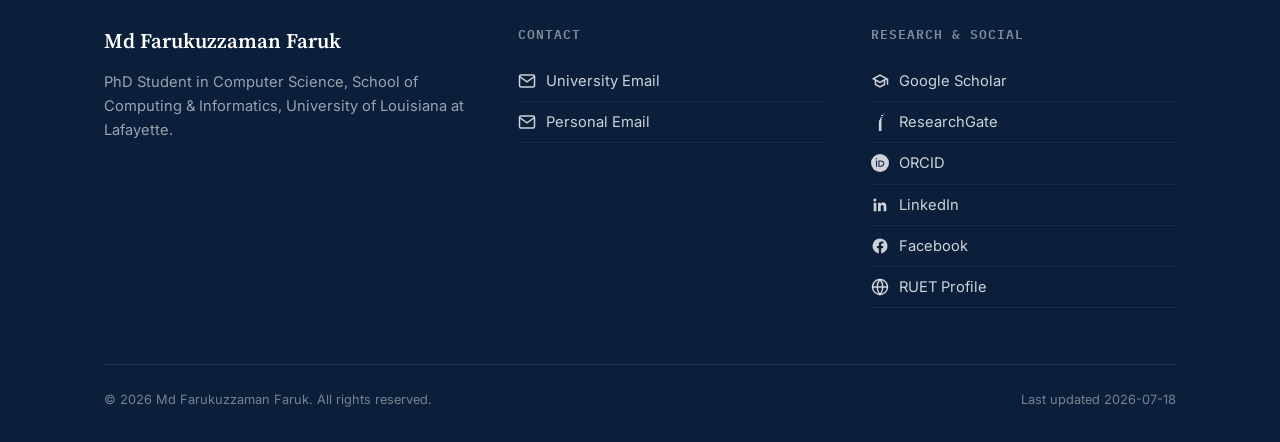
==== commit 8d6da8ad: "Post-launch corrections: CV nav link, publication ordering, content fixes - Add a standalone CV nav " ====
--- a/index.html
+++ b/index.html
@@ -26,6 +26,10 @@
       <li><a href="#gallery">Gallery</a></li>
       <li><a href="#news">News</a></li>
       <li><a href="#contact">Contact</a></li>
+      <li><a href="#" id="navCvLink" class="nav-cv-link" target="_blank" rel="noopener">
+        <svg width="15" height="15" viewBox="0 0 24 24" fill="none" stroke="currentColor" stroke-width="2"><path d="M14 2H6a2 2 0 0 0-2 2v16a2 2 0 0 0 2 2h12a2 2 0 0 0 2-2V8z"/><path d="M14 2v6h6M12 18v-6M9 15l3 3 3-3"/></svg>
+        CV
+      </a></li>
     </ul>
     <div class="nav-actions">
       <button class="theme-toggle" id="themeToggle" aria-label="Toggle dark mode" title="Toggle dark mode">
--- a/assets/css/style.css
+++ b/assets/css/style.css
@@ -181,6 +181,14 @@
 }
 .nav-links a:hover { color: #fff; background: rgba(255,255,255,0.06); }
 .nav-links a.active { color: #fff; background: rgba(13,148,136,0.28); }
+.nav-cv-link {
+  display: flex; align-items: center; gap: 6px; margin-left: 6px;
+  border: 1px solid rgba(45,212,191,0.5); color: var(--accent-on-navy) !important;
+}
+.nav-cv-link:hover { background: rgba(13,148,136,0.18) !important; border-color: var(--accent-on-navy); }
+@media (max-width: 900px) {
+  .nav-cv-link { border-color: rgba(45,212,191,0.35); margin-left: 0; margin-top: 8px; justify-content: center; }
+}
 .nav-actions { display: flex; align-items: center; gap: 10px; }
 .theme-toggle {
   width: 38px; height: 38px; border-radius: 999px; border: 1px solid rgba(255,255,255,0.2);
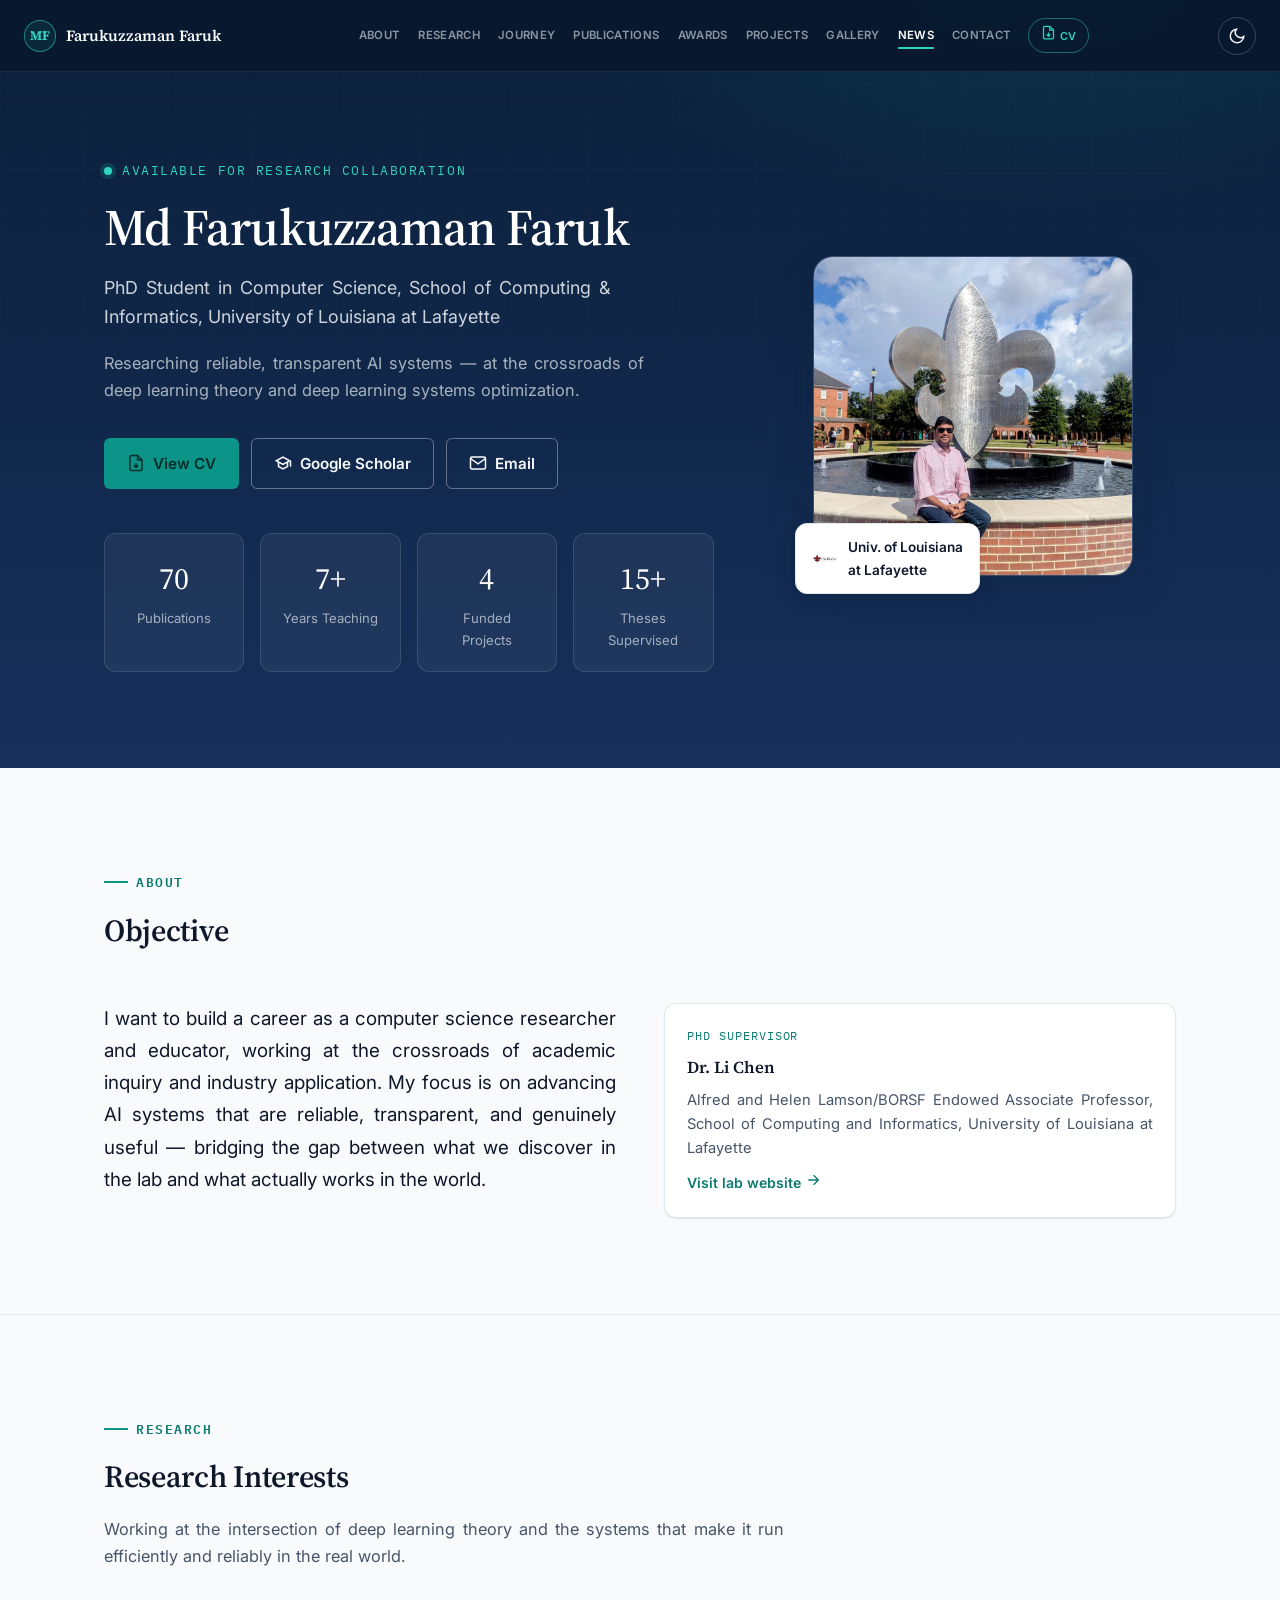
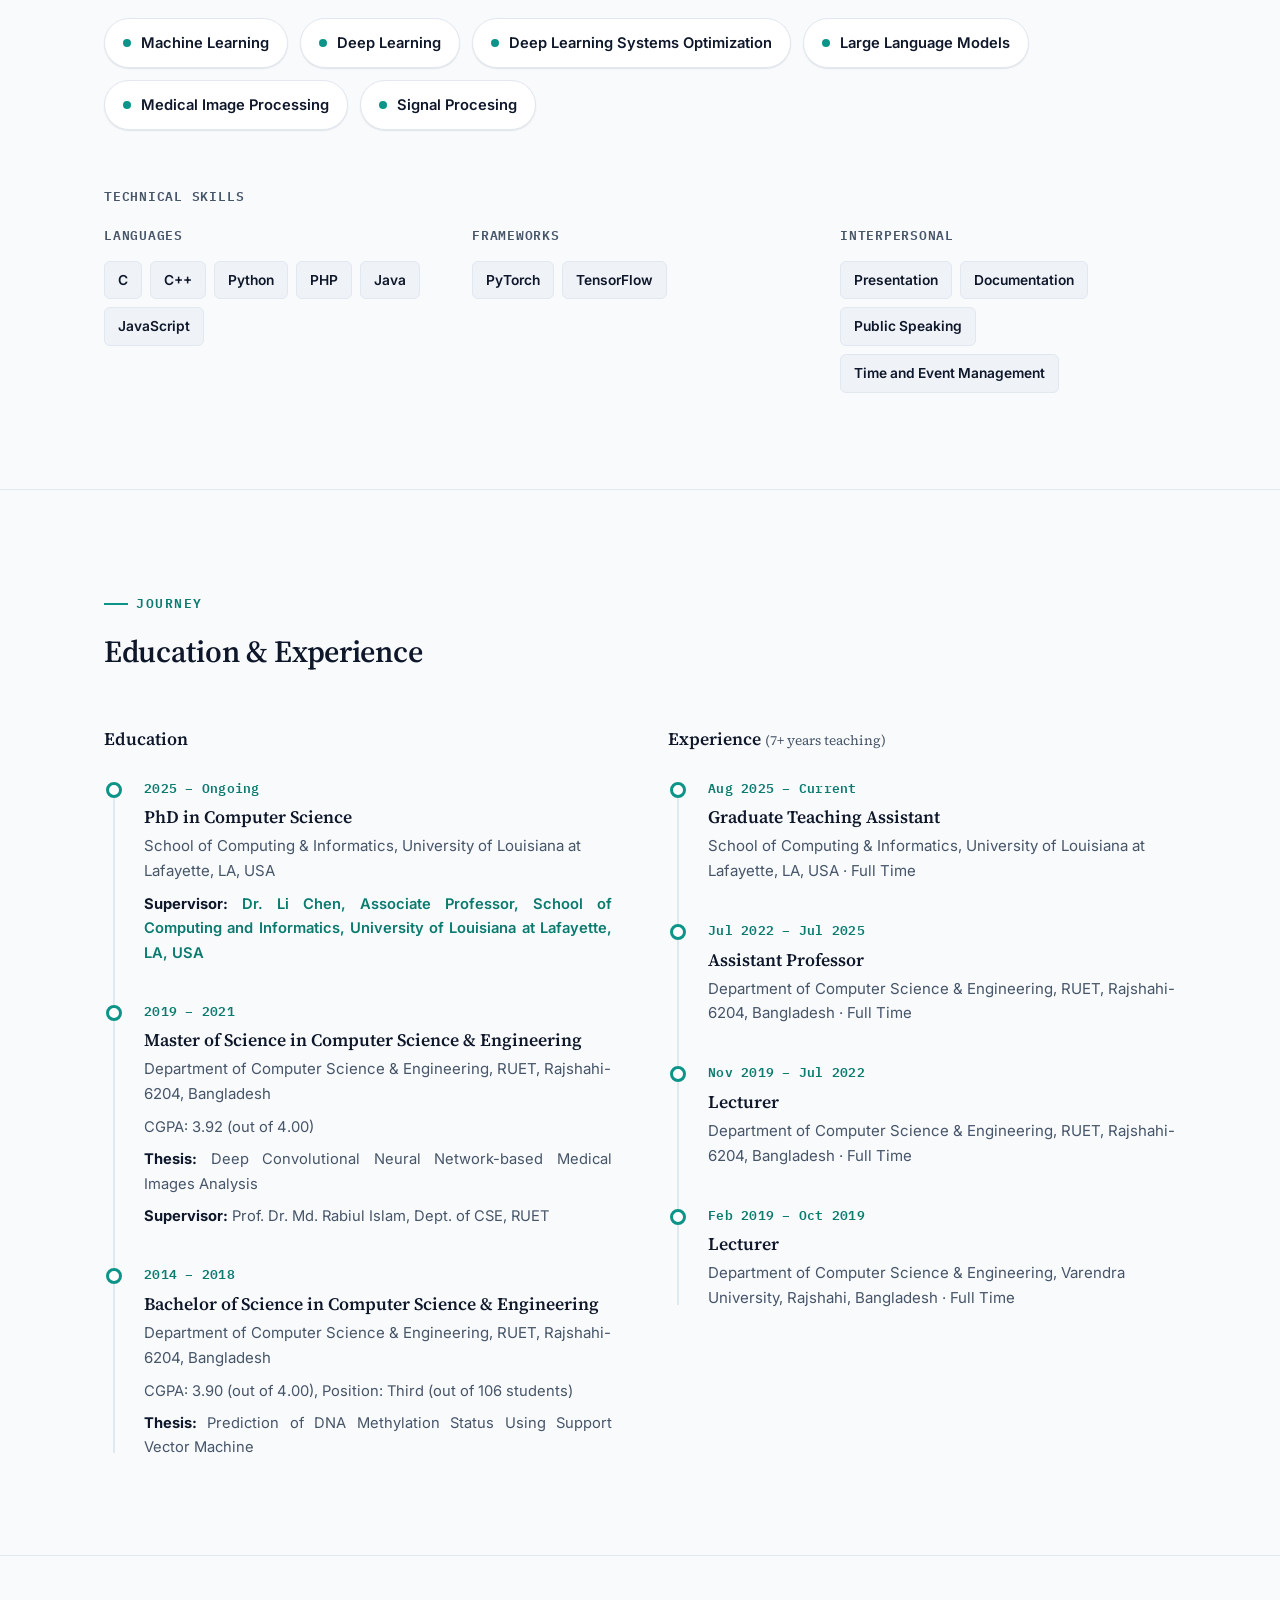
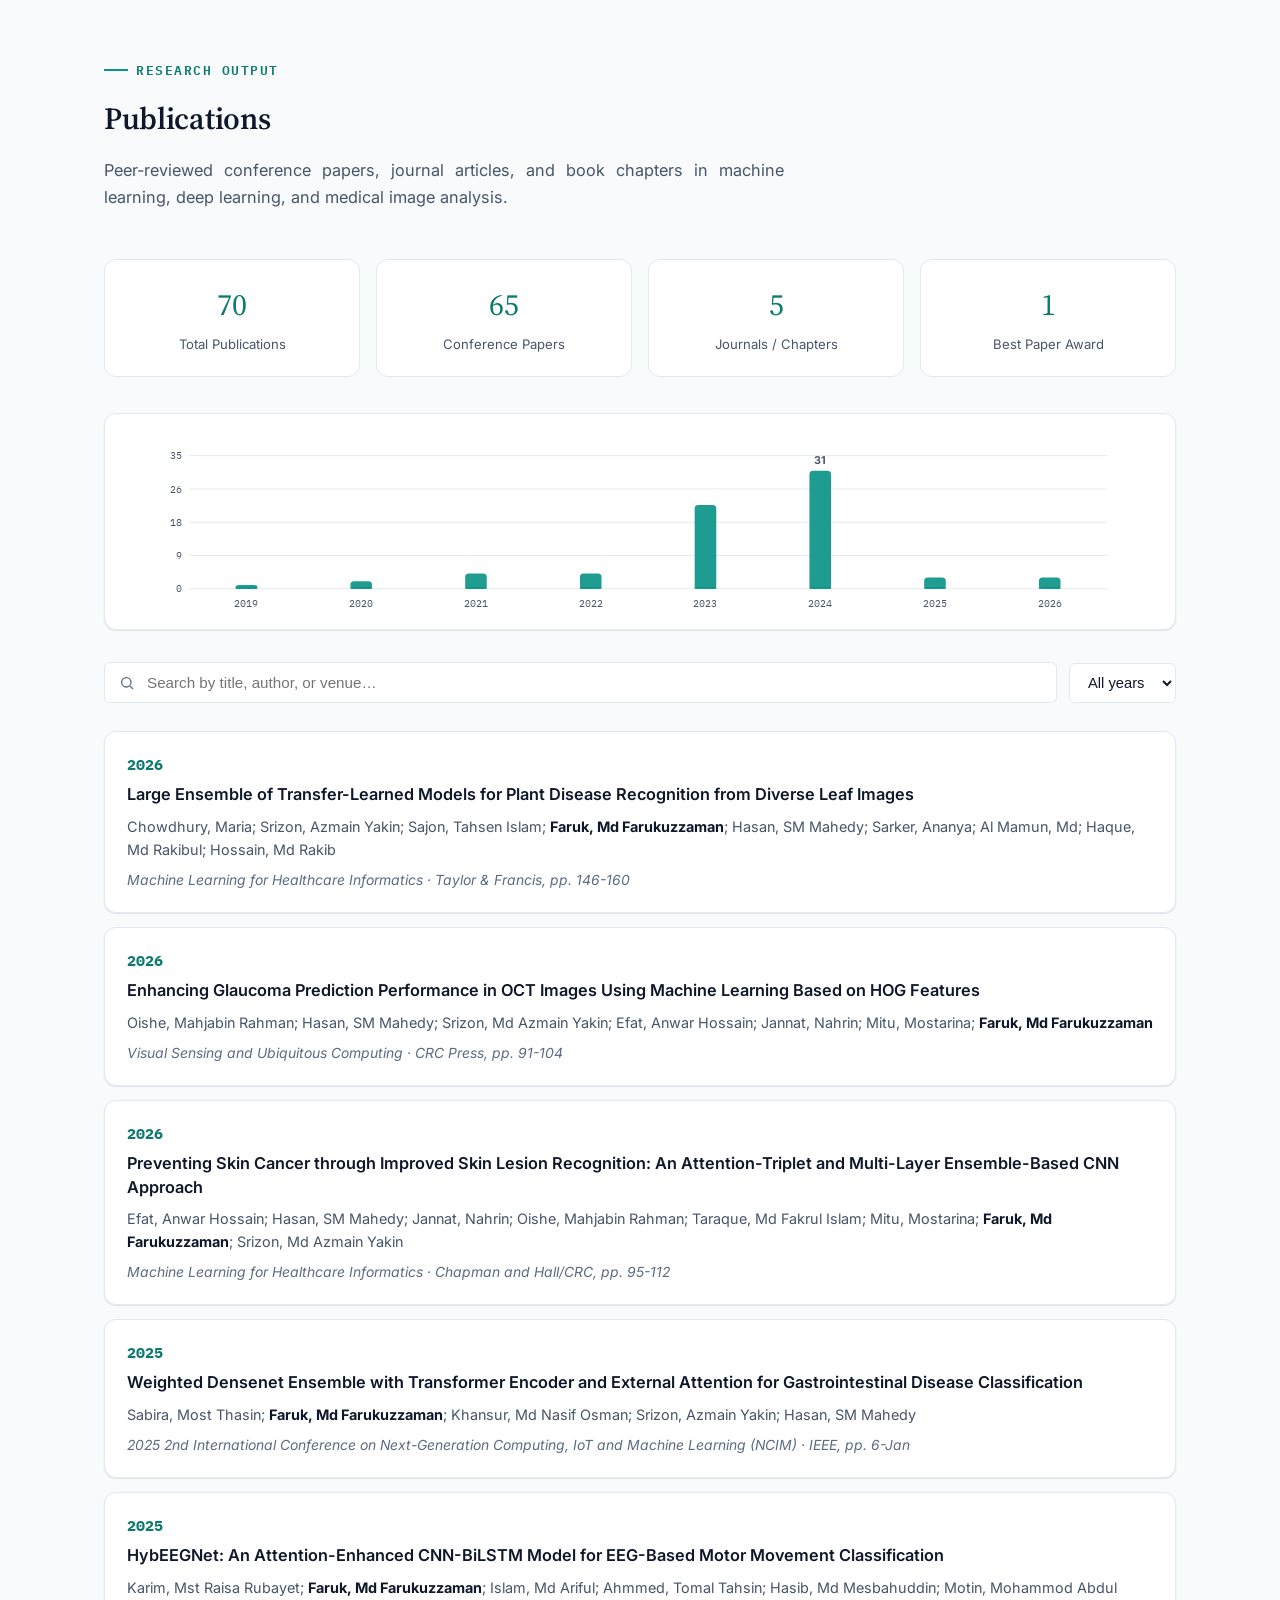
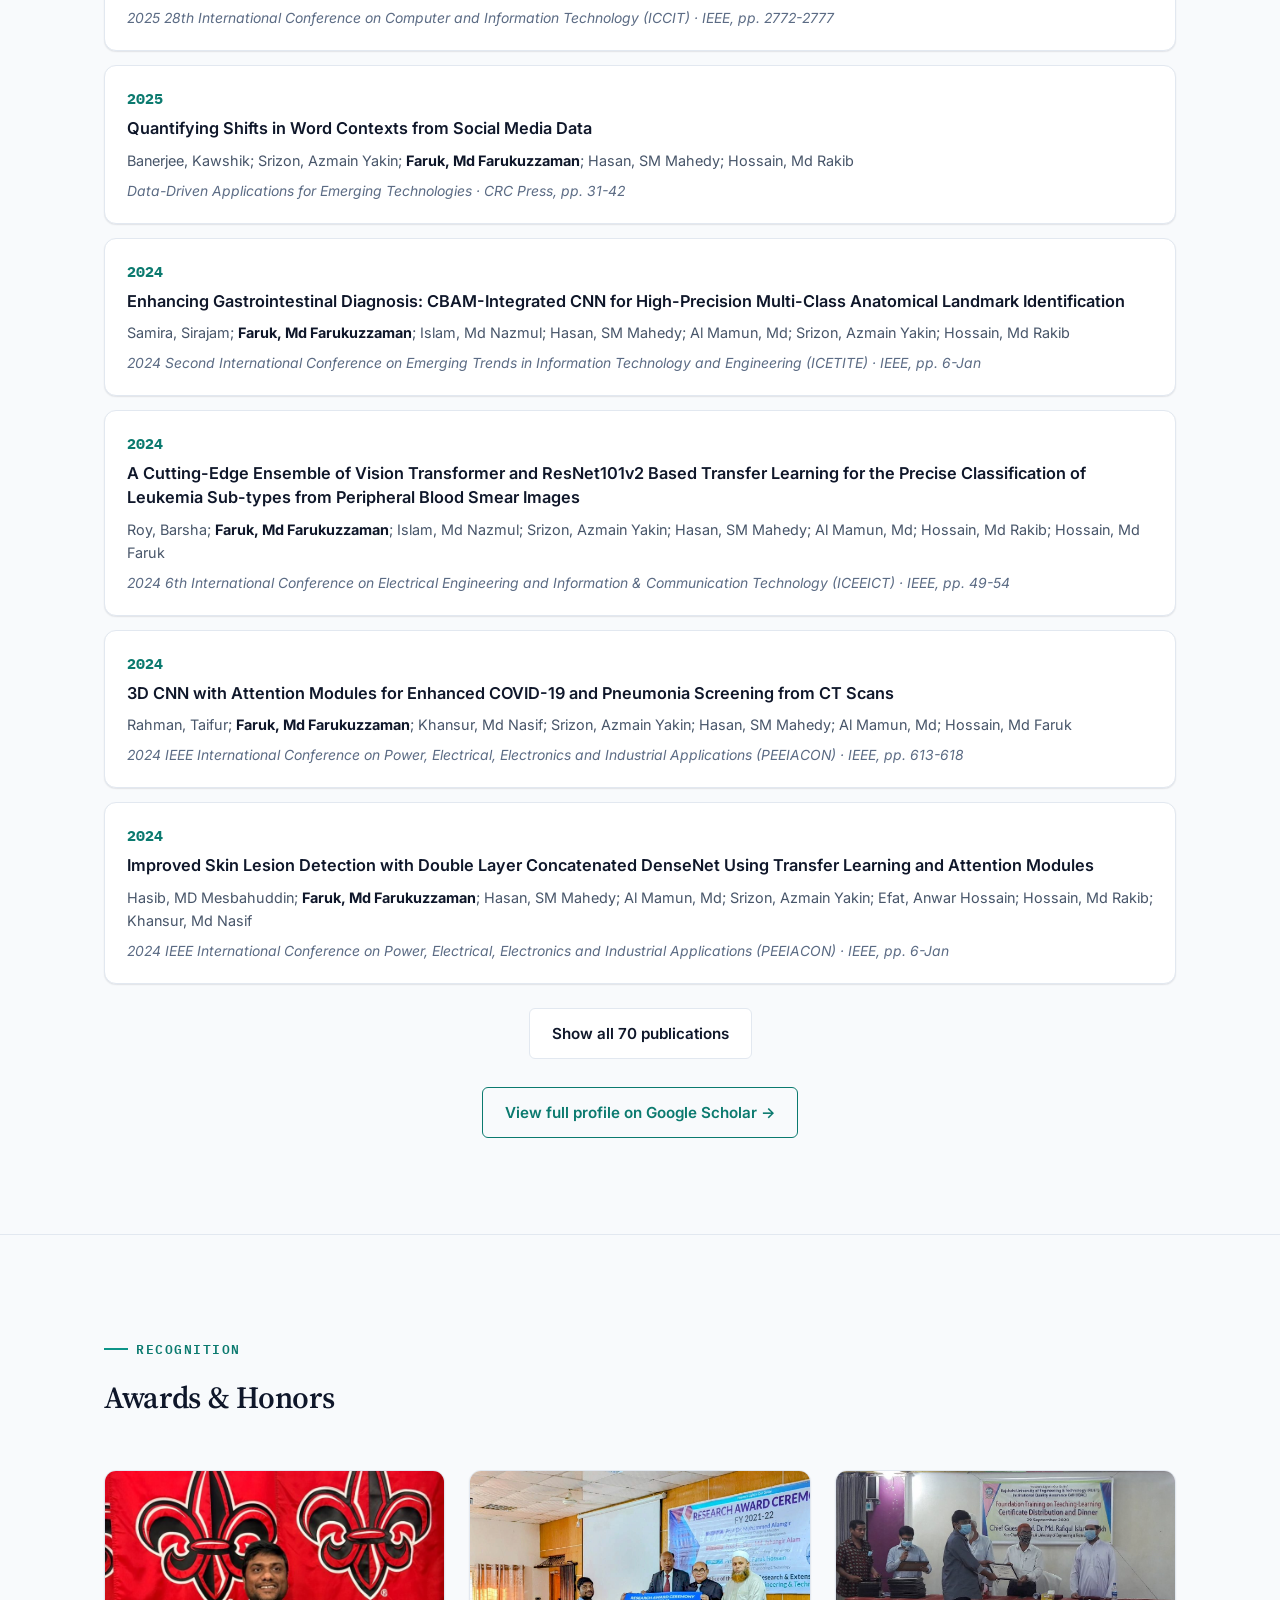
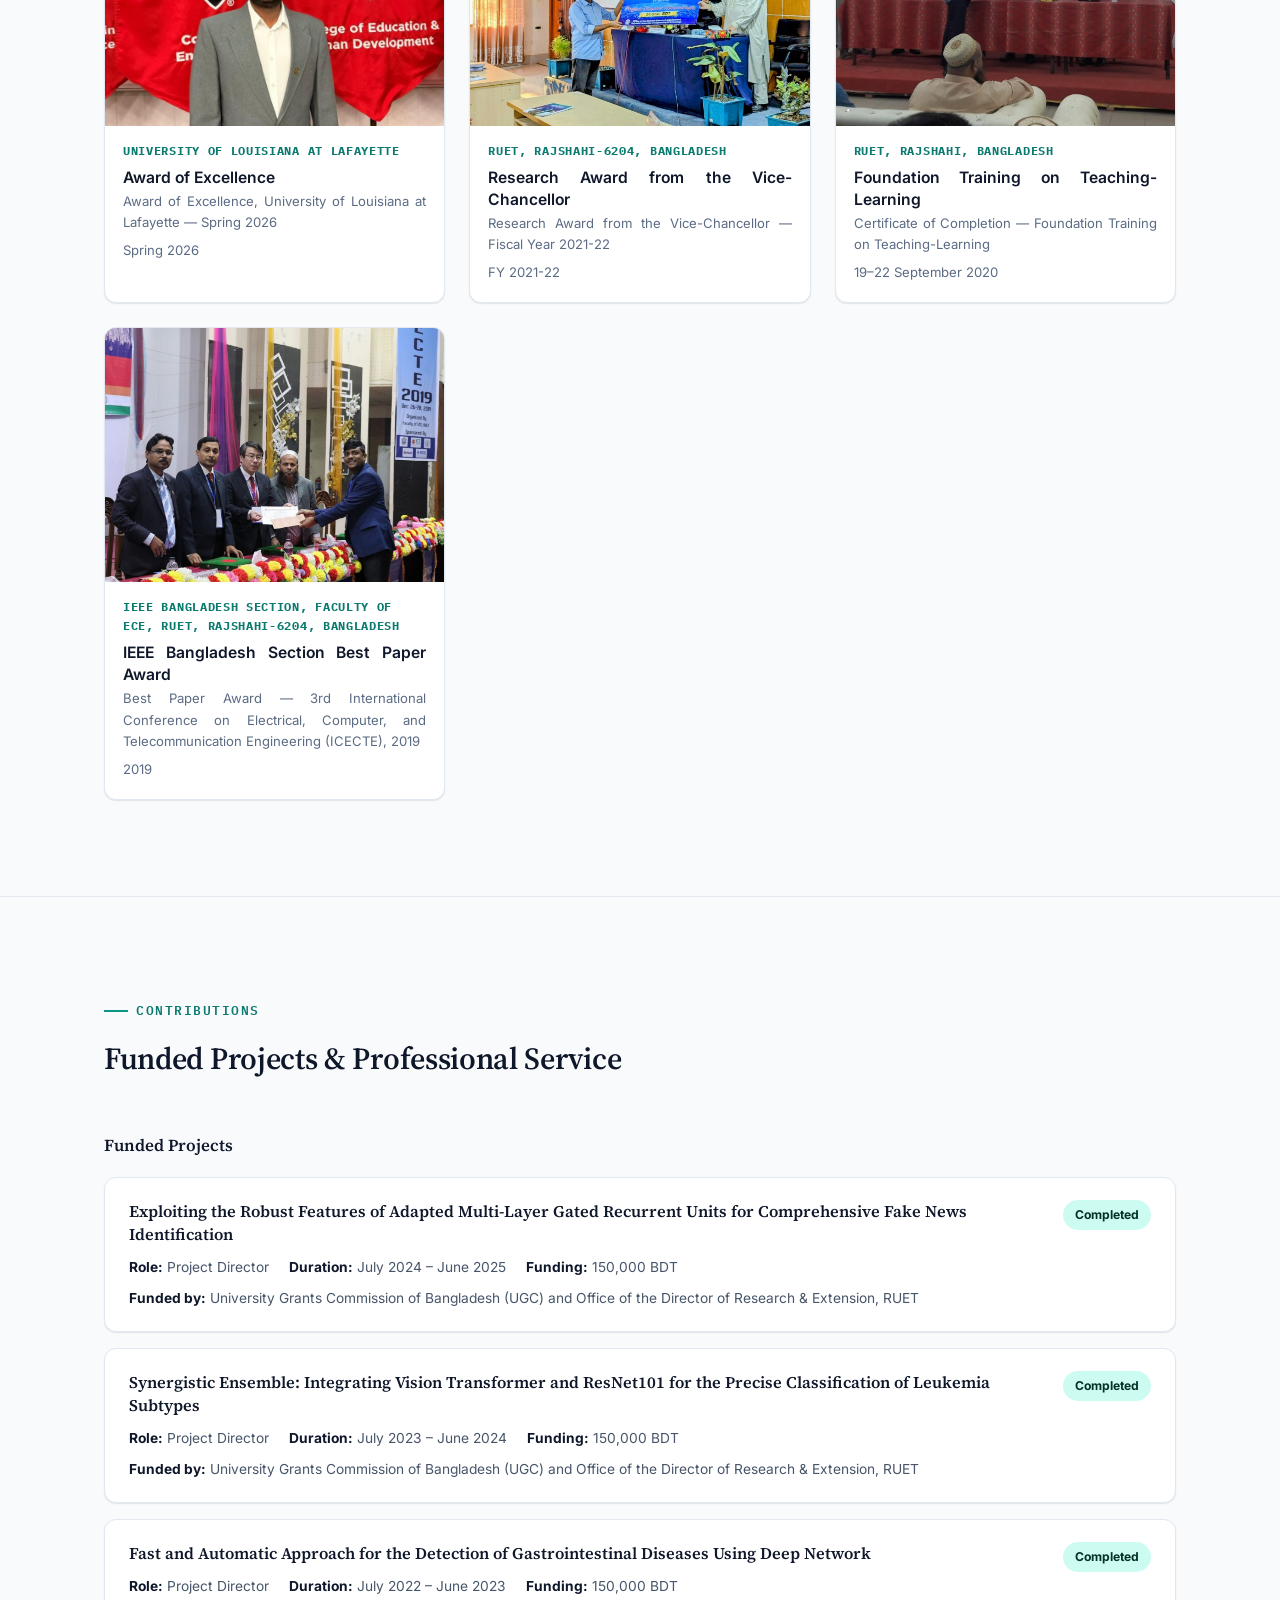
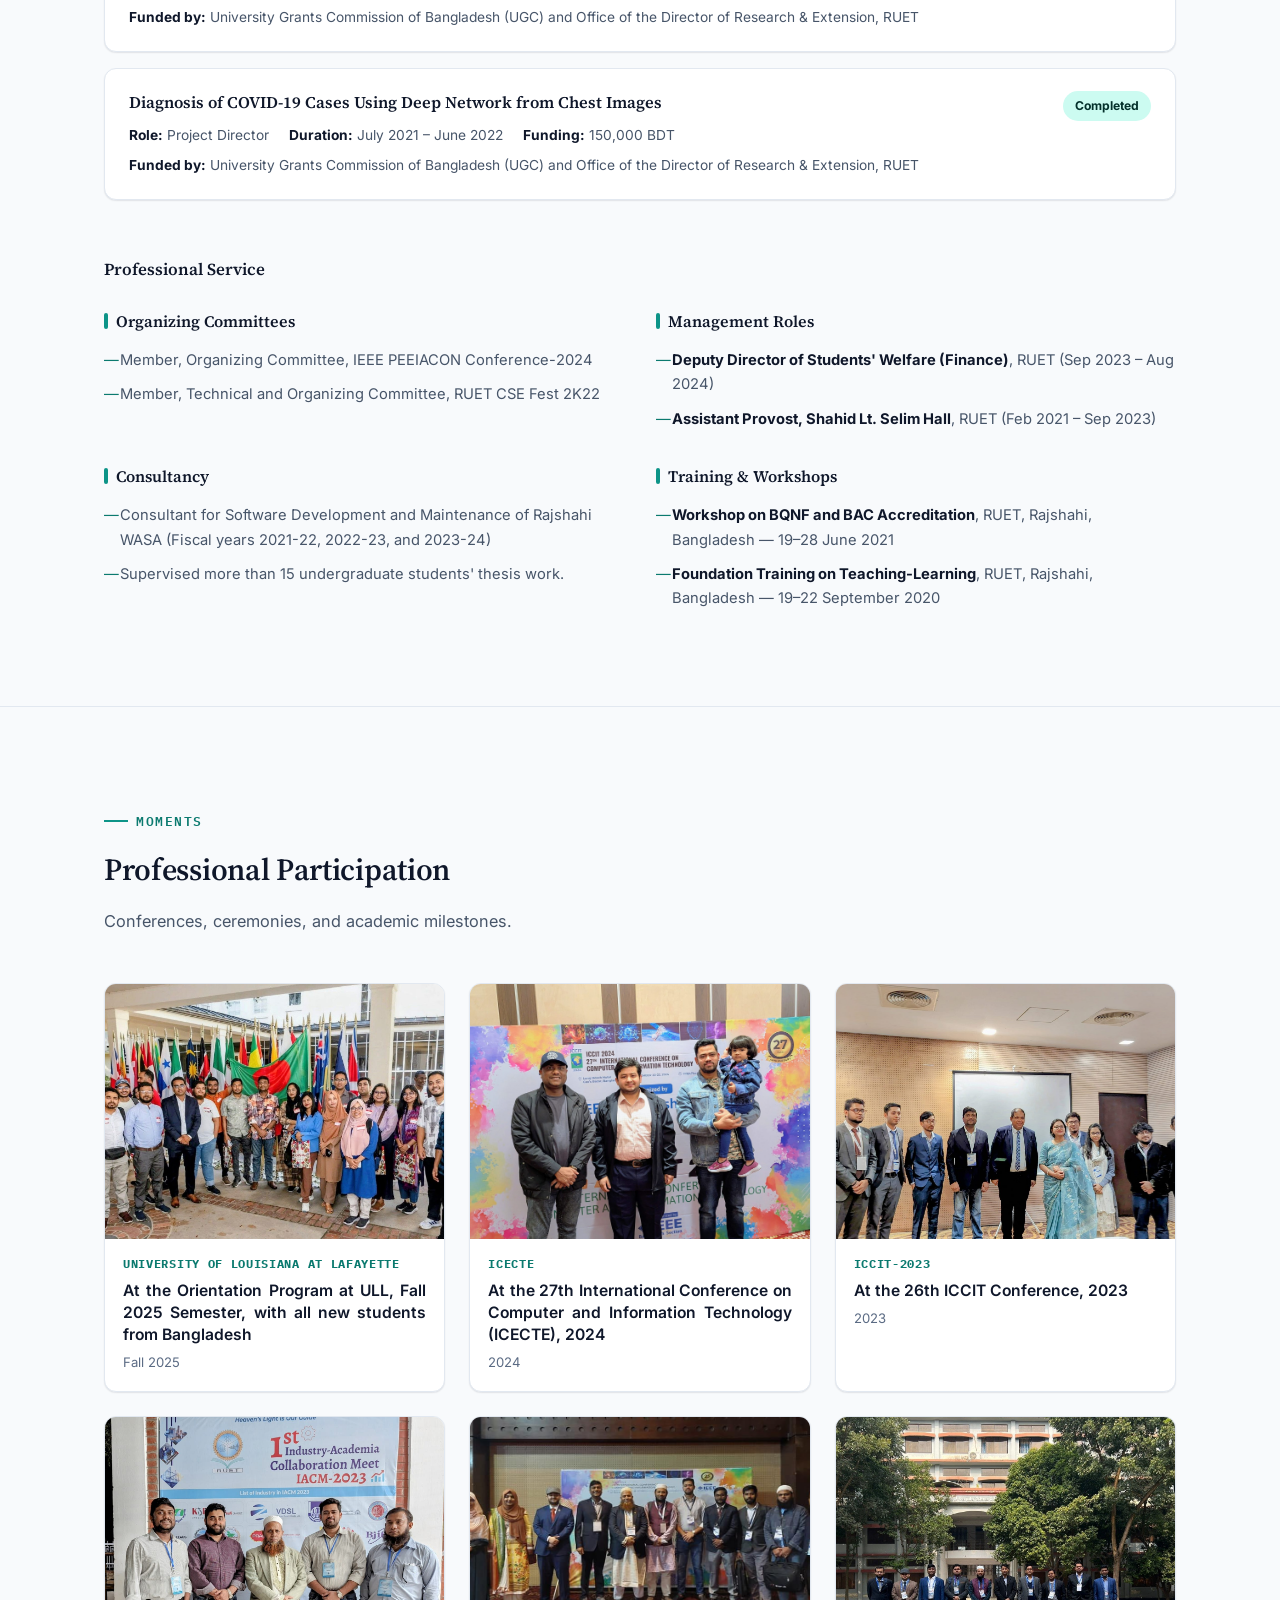
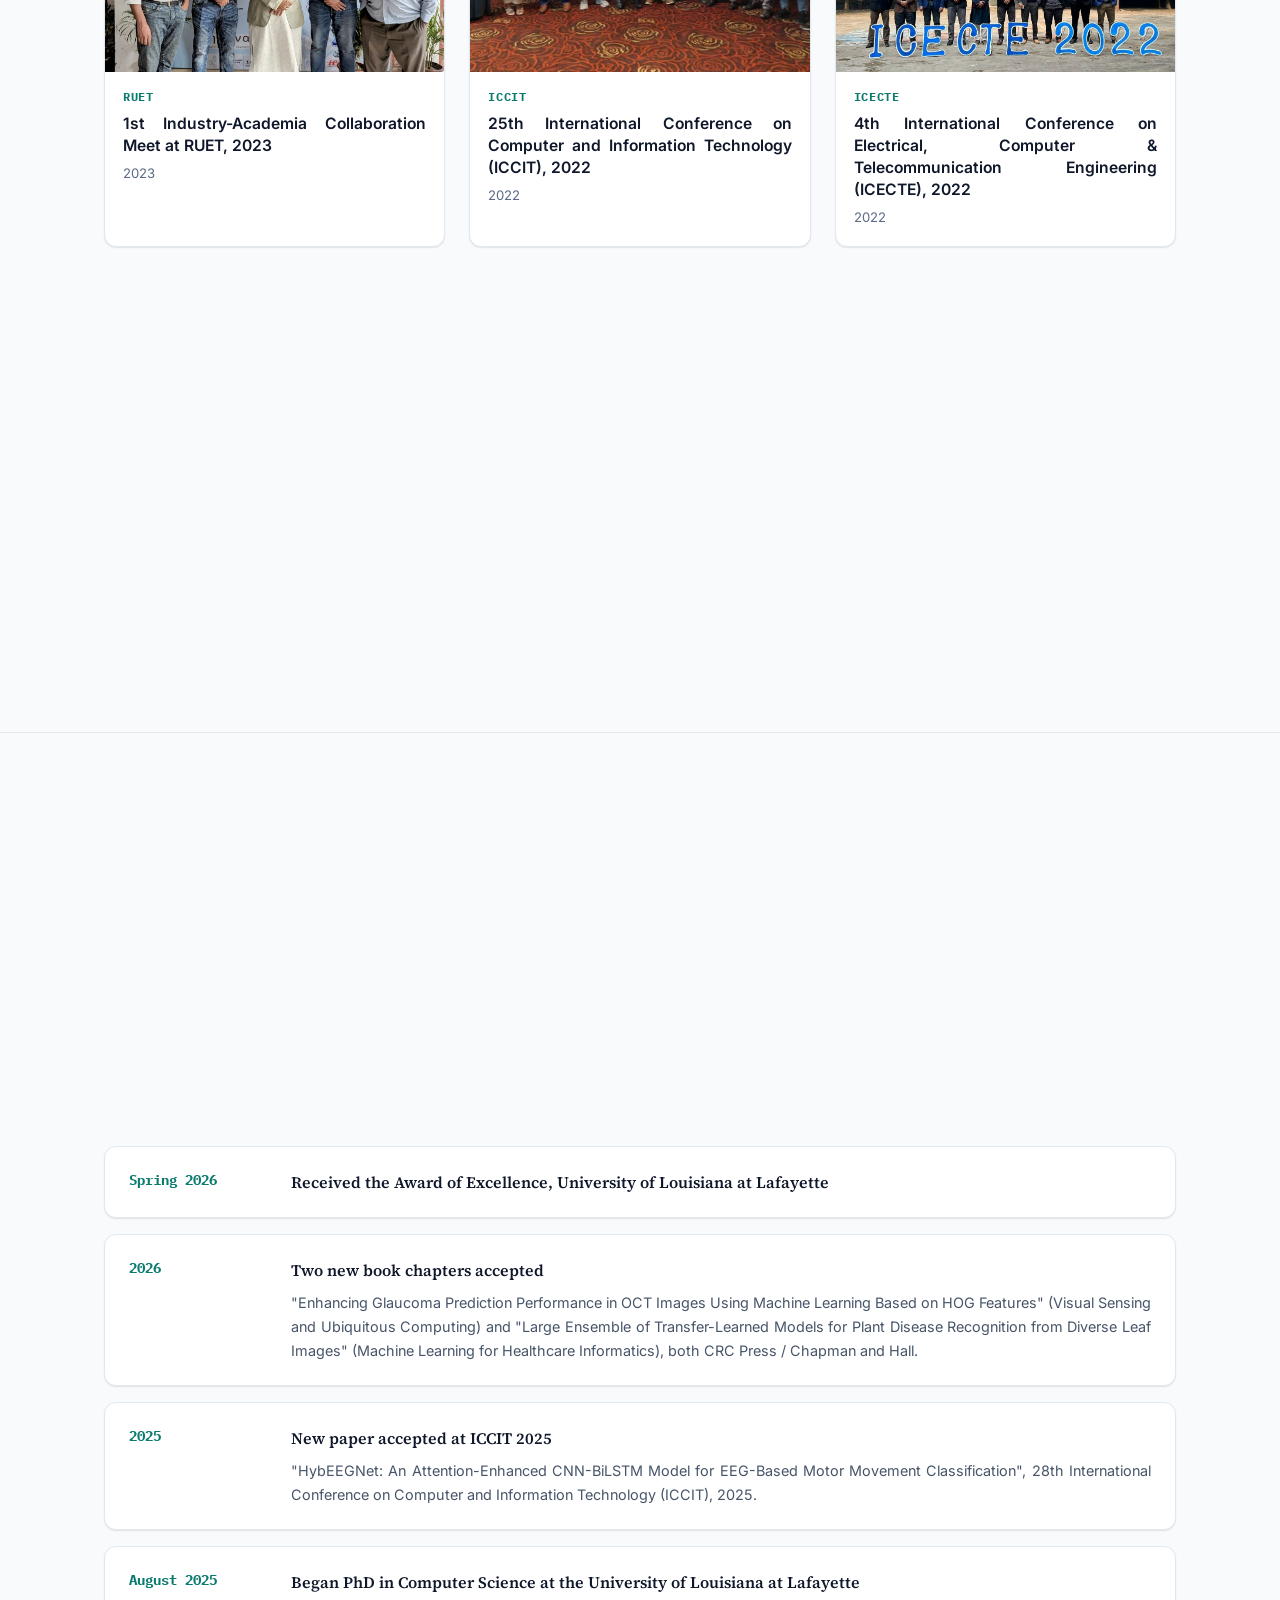
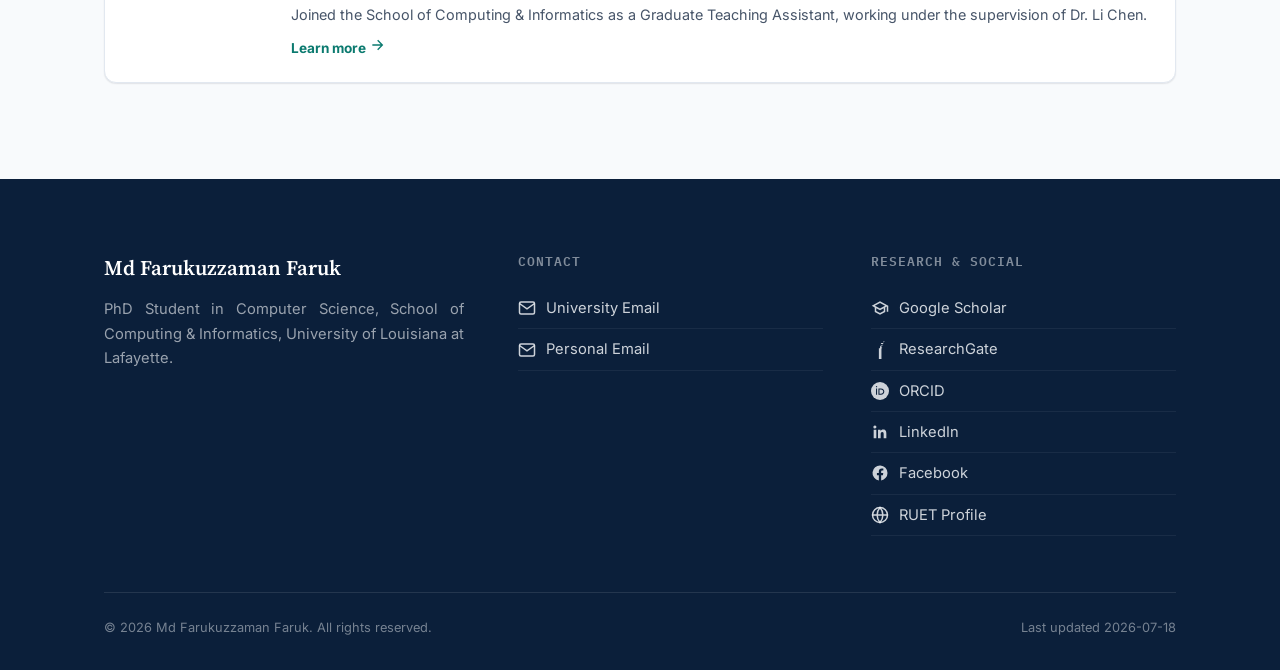
==== commit 39663965: "Redesign nav: editorial/academic style instead of app-style pills Replaces the filled-pill nav links" ====
--- a/index.html
+++ b/index.html
@@ -15,14 +15,14 @@
 
 <nav class="site-nav">
   <div class="container">
-    <a href="#home" class="brand"><span class="initials">MF</span><span>Farukuzzaman Faruk</span></a>
+    <a href="#home" class="brand"><span class="brand-crest">MF</span><span class="brand-name">Farukuzzaman Faruk</span></a>
     <ul class="nav-links" id="navLinks">
       <li><a href="#about">About</a></li>
       <li><a href="#research">Research</a></li>
       <li><a href="#journey">Journey</a></li>
       <li><a href="#publications">Publications</a></li>
       <li><a href="#awards">Awards</a></li>
-      <li><a href="#projects">Projects &amp; Service</a></li>
+      <li><a href="#projects">Projects</a></li>
       <li><a href="#gallery">Gallery</a></li>
       <li><a href="#news">News</a></li>
       <li><a href="#contact">Contact</a></li>
--- a/assets/css/style.css
+++ b/assets/css/style.css
@@ -131,10 +131,30 @@
   font-family: var(--font-mono); font-size: 12.5px; letter-spacing: 0.12em;
   text-transform: uppercase; color: var(--accent-dark); font-weight: 600; margin-bottom: 12px;
 }
-[data-theme="dark"] .eyebrow, @media (prefers-color-scheme: dark) { }
 .eyebrow::before { content: ""; width: 24px; height: 2px; background: var(--accent); display: inline-block; }
 .section-head h2 { font-size: clamp(1.6rem, 2.4vw, 2.1rem); letter-spacing: -0.01em; }
 .section-head p { margin-top: 14px; color: var(--text-muted); font-size: 1.02rem; }
+
+/* ---------- Justified prose ----------
+   Narrative/descriptive paragraphs read better justified (even edges on both
+   sides); hyphens:auto softens the inter-word gaps justify can otherwise
+   create. Deliberately NOT applied to citation-style text (publication
+   title/authors/venue) or bulleted lists, where ragged-right is the standard,
+   more legible convention. */
+.about-lede,
+.hero-role,
+.hero-tagline,
+.section-head p,
+.about-supervisor p,
+.footer-brand p,
+.news-item p,
+.timeline-detail,
+.media-title,
+.media-date {
+  text-align: justify;
+  text-align-last: left;
+  hyphens: auto;
+}
 
 /* ---------- Reveal-on-scroll ----------
    Progressive enhancement: elements are fully visible by default (works with
@@ -160,36 +180,60 @@
 .btn-ghost:hover { border-color: var(--accent); color: var(--accent-dark); }
 .btn-sm { padding: 8px 14px; font-size: 0.85rem; }
 
-/* ---------- Nav ---------- */
+/* ---------- Nav ----------
+   Editorial/academic treatment: a small serif crest + nowrap wordmark,
+   and uppercase, tracked, underline-on-hover links rather than filled
+   pill buttons (which read more "app" than "faculty page"). */
 .site-nav {
   position: fixed; inset: 0 0 auto 0; height: var(--nav-h); z-index: 100;
-  background: rgba(11, 31, 58, 0.92); backdrop-filter: blur(10px);
-  border-bottom: 1px solid rgba(255,255,255,0.06);
+  background: rgba(9, 25, 47, 0.96); backdrop-filter: blur(10px);
+  border-bottom: 1px solid rgba(255,255,255,0.08);
   transition: background var(--transition);
 }
-.site-nav .container { height: 100%; display: flex; align-items: center; justify-content: space-between; }
-.brand { display: flex; align-items: center; gap: 12px; color: var(--navy-contrast); font-family: var(--font-heading); font-weight: 600; font-size: 1.05rem; }
-.brand .initials {
-  width: 38px; height: 38px; border-radius: 10px; background: var(--accent);
-  color: #052E29; display: flex; align-items: center; justify-content: center;
-  font-family: var(--font-body); font-weight: 800; font-size: 0.95rem; flex-shrink: 0;
-}
-.nav-links { display: flex; align-items: center; gap: 4px; }
+.site-nav .container { max-width: 1360px; height: 100%; display: flex; align-items: center; justify-content: space-between; gap: 14px; }
+
+.brand { display: flex; align-items: center; gap: 10px; color: var(--navy-contrast); flex-shrink: 0; }
+.brand-crest {
+  width: 32px; height: 32px; border-radius: 50%; flex-shrink: 0;
+  border: 1.5px solid rgba(45,212,191,0.55); background: rgba(45,212,191,0.08);
+  color: var(--accent-on-navy); display: flex; align-items: center; justify-content: center;
+  font-family: var(--font-heading); font-weight: 700; font-size: 0.82rem; letter-spacing: 0.01em;
+}
+.brand-name {
+  font-family: var(--font-heading); font-weight: 600; font-size: 0.97rem;
+  letter-spacing: 0; white-space: nowrap; line-height: 1;
+}
+
+.nav-links { display: flex; align-items: center; gap: 0; flex-wrap: nowrap; }
 .nav-links a {
-  padding: 8px 14px; border-radius: 999px; font-size: 0.92rem; font-weight: 500;
-  color: rgba(248,250,252,0.72); transition: color var(--transition), background var(--transition);
-}
-.nav-links a:hover { color: #fff; background: rgba(255,255,255,0.06); }
-.nav-links a.active { color: #fff; background: rgba(13,148,136,0.28); }
+  position: relative; display: inline-block; padding: 10px 9px;
+  font-family: var(--font-body); font-size: 0.71rem; font-weight: 600;
+  letter-spacing: 0.03em; text-transform: uppercase; white-space: nowrap;
+  color: rgba(226,232,240,0.6); transition: color var(--transition);
+}
+.nav-links a::after {
+  content: ""; position: absolute; left: 9px; right: 9px; bottom: 6px; height: 2px;
+  background: var(--accent-on-navy); border-radius: 2px;
+  transform: scaleX(0); transform-origin: left; transition: transform 220ms ease;
+}
+.nav-links a:hover { color: #fff; }
+.nav-links a:hover::after { transform: scaleX(1); }
+.nav-links a.active { color: #fff; }
+.nav-links a.active::after { transform: scaleX(1); }
+
 .nav-cv-link {
-  display: flex; align-items: center; gap: 6px; margin-left: 6px;
-  border: 1px solid rgba(45,212,191,0.5); color: var(--accent-on-navy) !important;
-}
-.nav-cv-link:hover { background: rgba(13,148,136,0.18) !important; border-color: var(--accent-on-navy); }
-@media (max-width: 900px) {
+  display: flex; align-items: center; gap: 5px; margin-left: 8px;
+  padding: 6px 12px !important; border-radius: 999px;
+  border: 1px solid rgba(45,212,191,0.45); color: var(--accent-on-navy) !important;
+  font-size: 0.68rem !important;
+}
+.nav-cv-link::after { content: none; }
+.nav-cv-link:hover { background: rgba(13,148,136,0.16) !important; border-color: var(--accent-on-navy); }
+
+@media (max-width: 1130px) {
   .nav-cv-link { border-color: rgba(45,212,191,0.35); margin-left: 0; margin-top: 8px; justify-content: center; }
 }
-.nav-actions { display: flex; align-items: center; gap: 10px; }
+.nav-actions { display: flex; align-items: center; gap: 10px; flex-shrink: 0; }
 .theme-toggle {
   width: 38px; height: 38px; border-radius: 999px; border: 1px solid rgba(255,255,255,0.2);
   background: transparent; color: var(--navy-contrast); display: flex; align-items: center; justify-content: center;
@@ -200,7 +244,7 @@
   background: transparent; color: var(--navy-contrast); align-items: center; justify-content: center;
 }
 
-@media (max-width: 900px) {
+@media (max-width: 1130px) {
   /* backdrop-filter on .site-nav would otherwise become the containing block
      for #navLinks (position:fixed), collapsing its height to the nav bar's
      own 72px instead of the full viewport below it. Disable it here. */
@@ -212,7 +256,12 @@
     overflow-y: auto;
   }
   .nav-links.open { transform: translateX(0); }
-  .nav-links a { padding: 14px 12px; font-size: 1.02rem; }
+  .nav-links a {
+    padding: 14px 14px; font-size: 0.92rem; letter-spacing: 0.03em; border-radius: 8px;
+  }
+  .nav-links a::after { content: none; }
+  .nav-links a:hover { background: rgba(255,255,255,0.06); }
+  .nav-links a.active { background: rgba(13,148,136,0.22); }
   .nav-toggle { display: flex; }
 }
 
@@ -363,6 +412,11 @@
   display: inline-flex; align-items: center; gap: 6px; margin-top: 12px; padding: 5px 12px;
   border-radius: 999px; background: var(--accent-soft); color: var(--accent-contrast);
   font-size: 0.78rem; font-weight: 700;
+}
+.pub-badge {
+  display: inline-flex; align-items: center; padding: 4px 11px; border-radius: 999px;
+  border: 1px solid var(--accent-dark); color: var(--accent-dark); font-size: 0.72rem;
+  font-weight: 700; letter-spacing: 0.02em; flex-shrink: 0; white-space: nowrap;
 }
 .pub-empty { padding: 40px; text-align: center; color: var(--text-muted); }
 .pub-more { display: flex; justify-content: center; margin-top: 24px; }
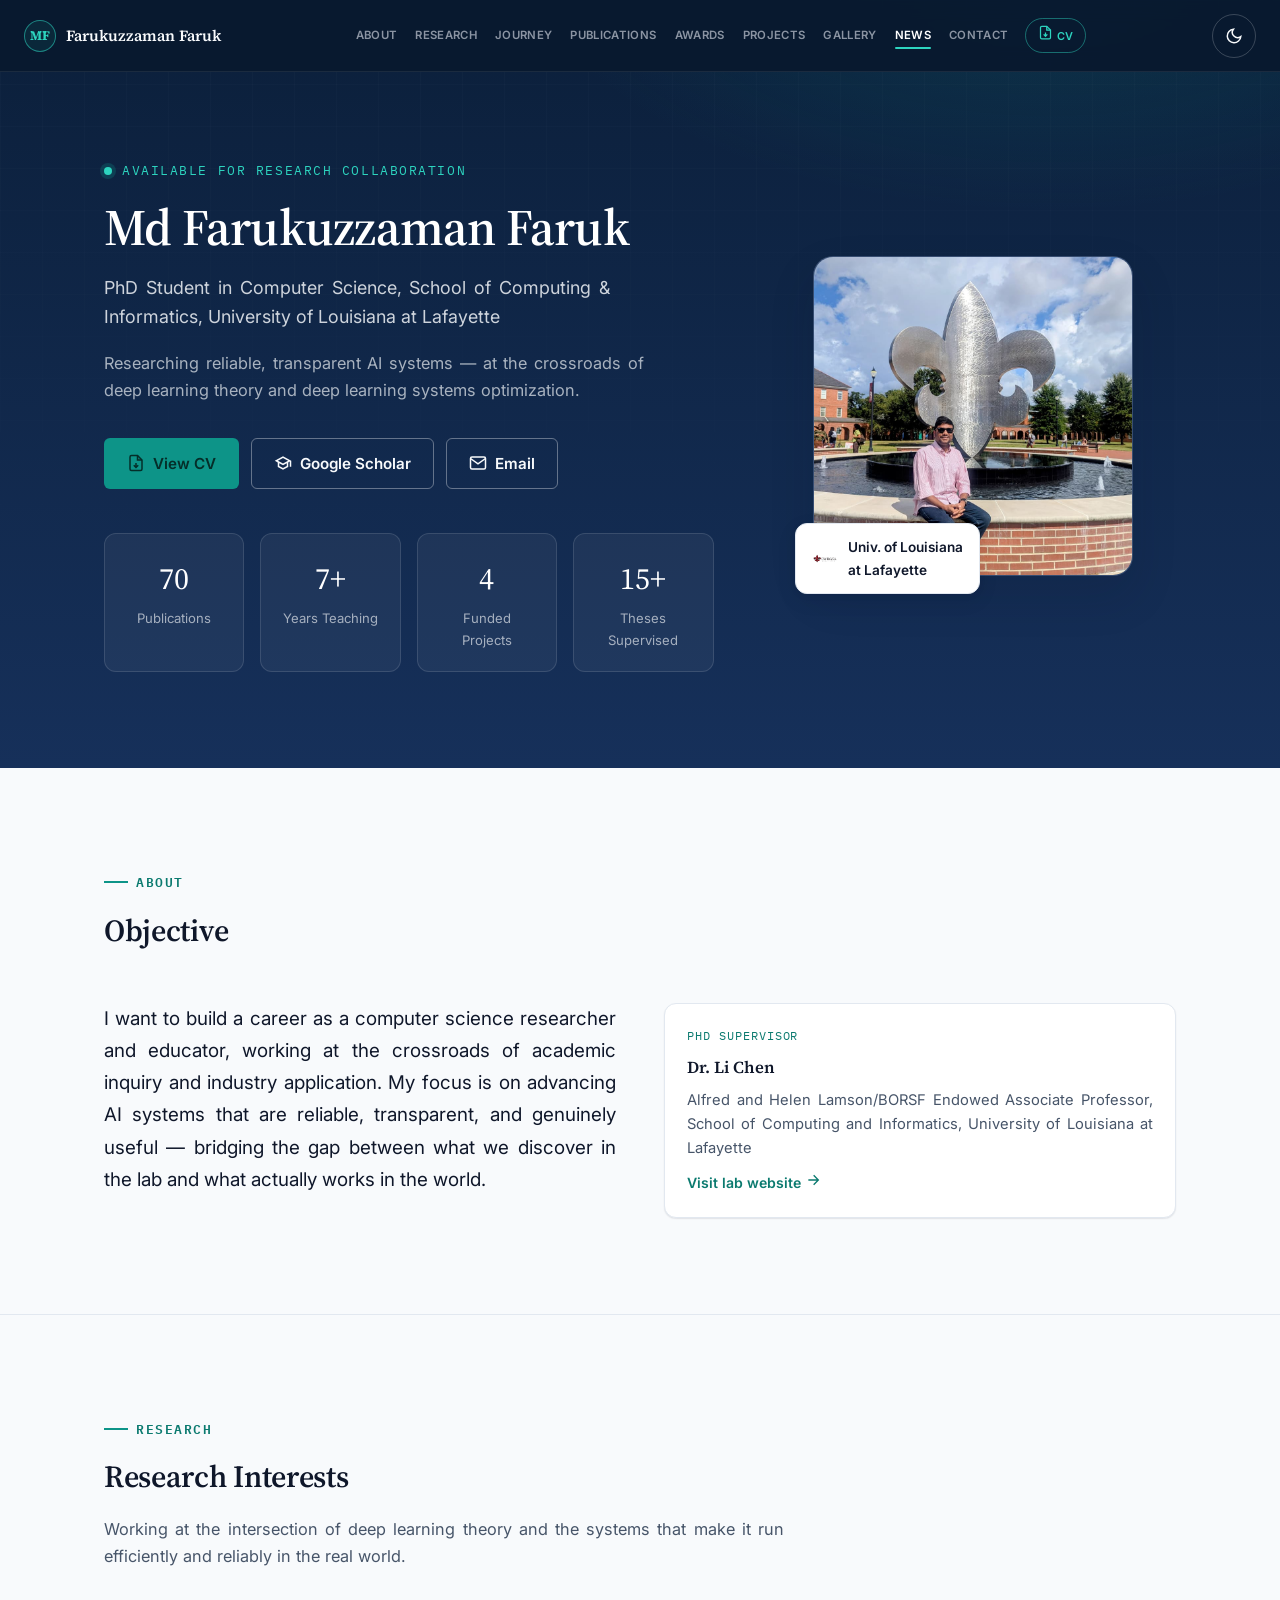
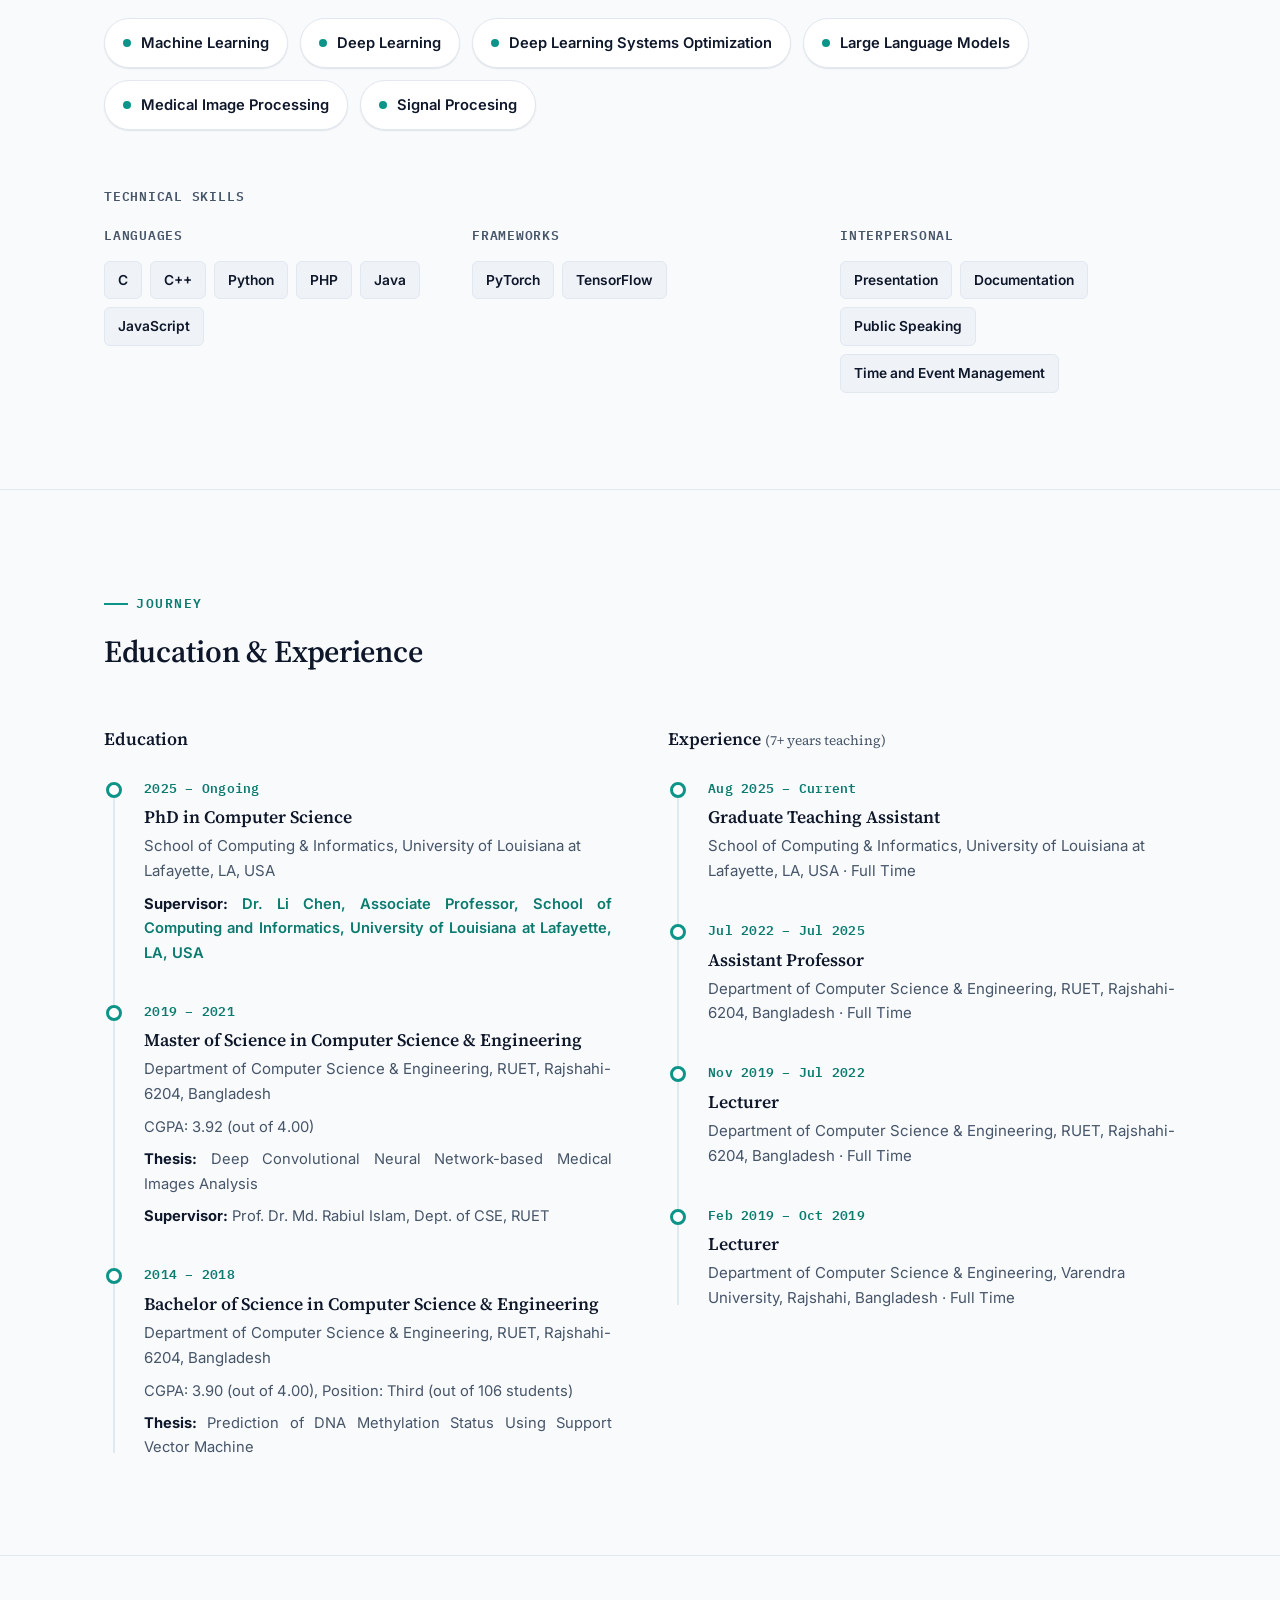
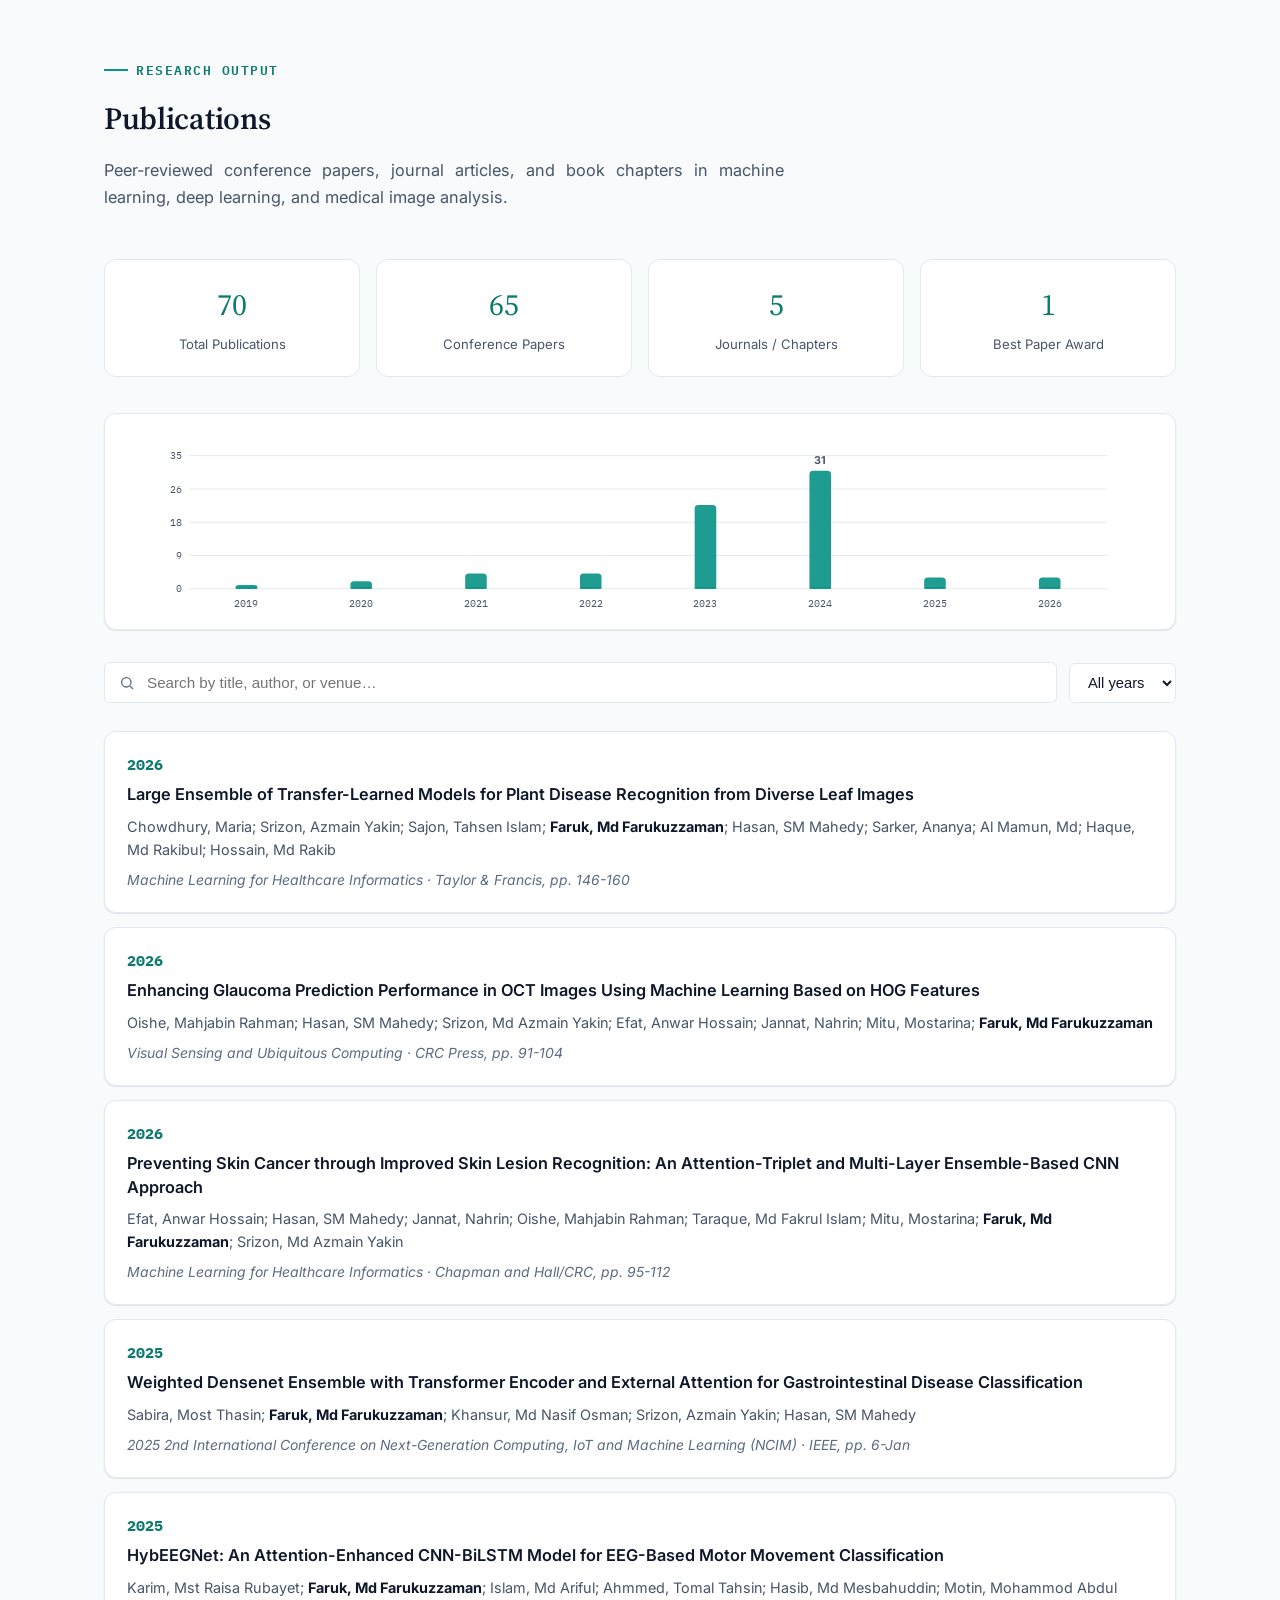
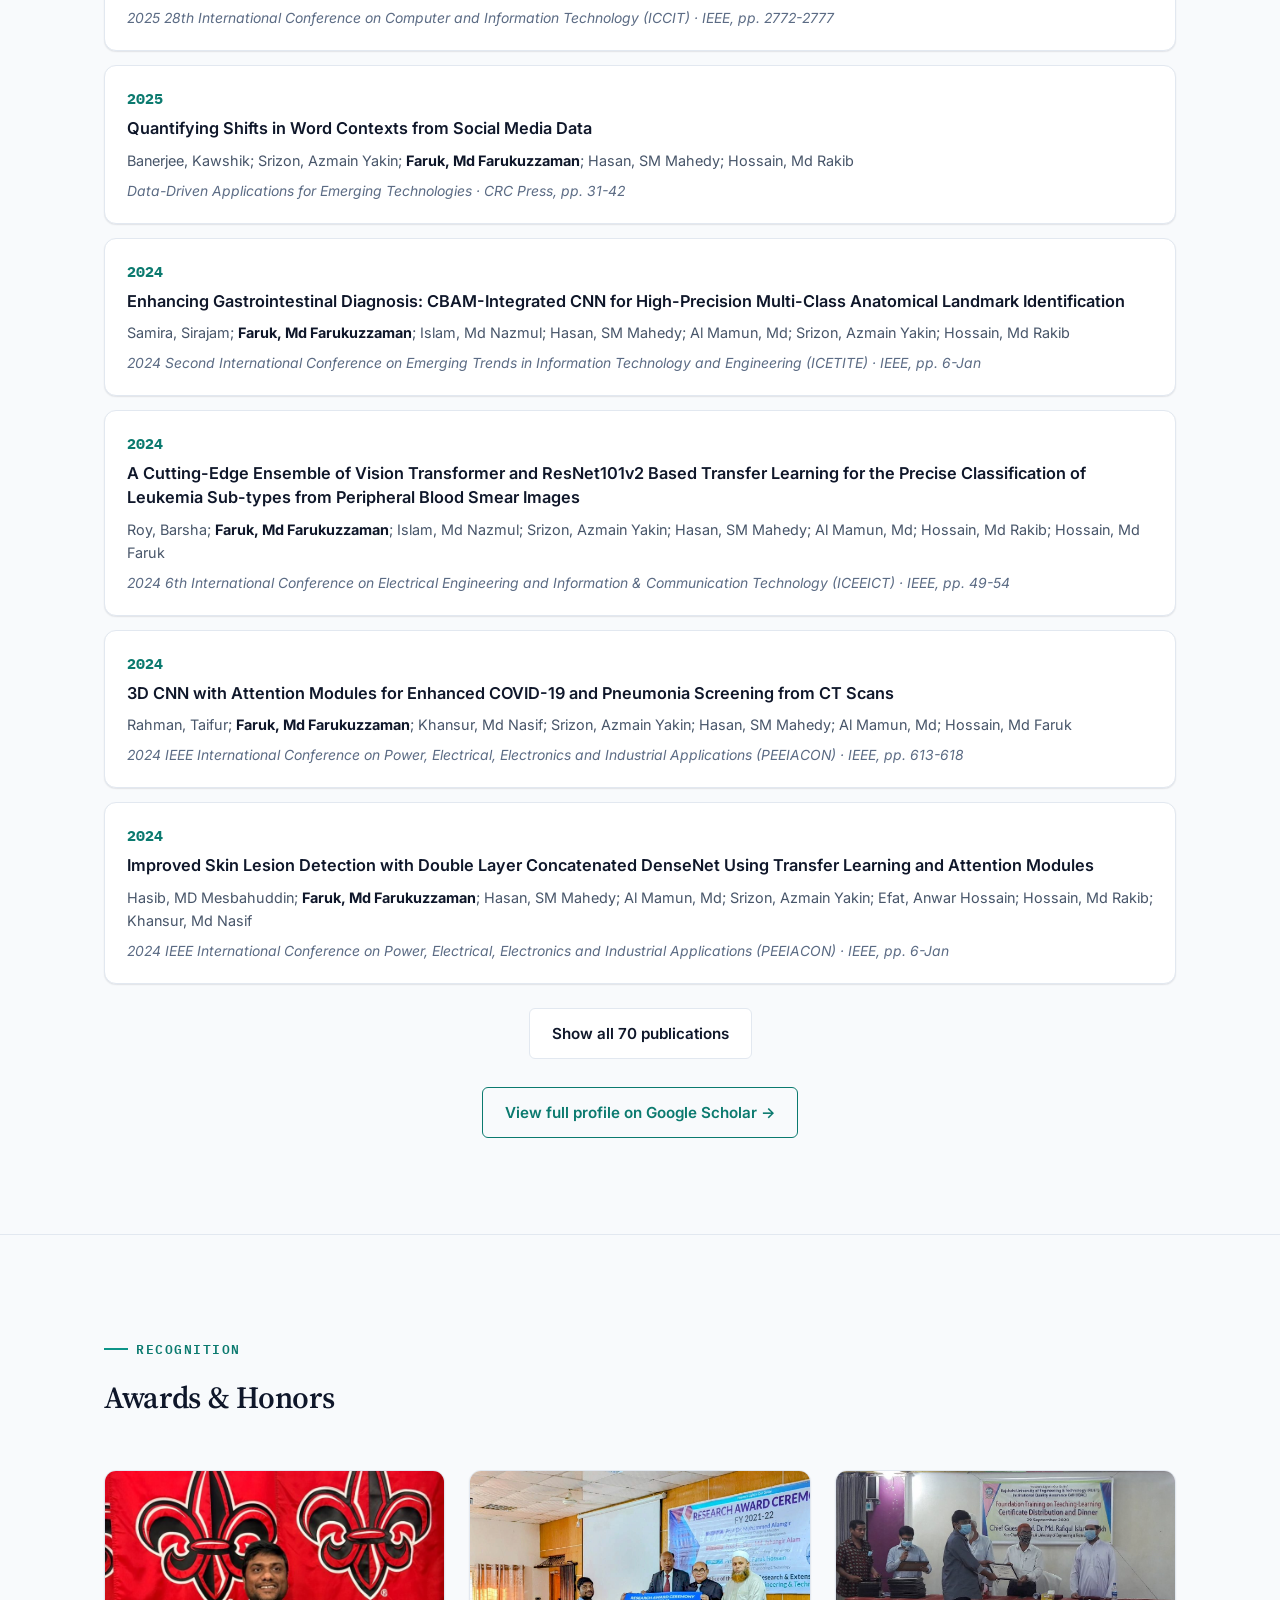
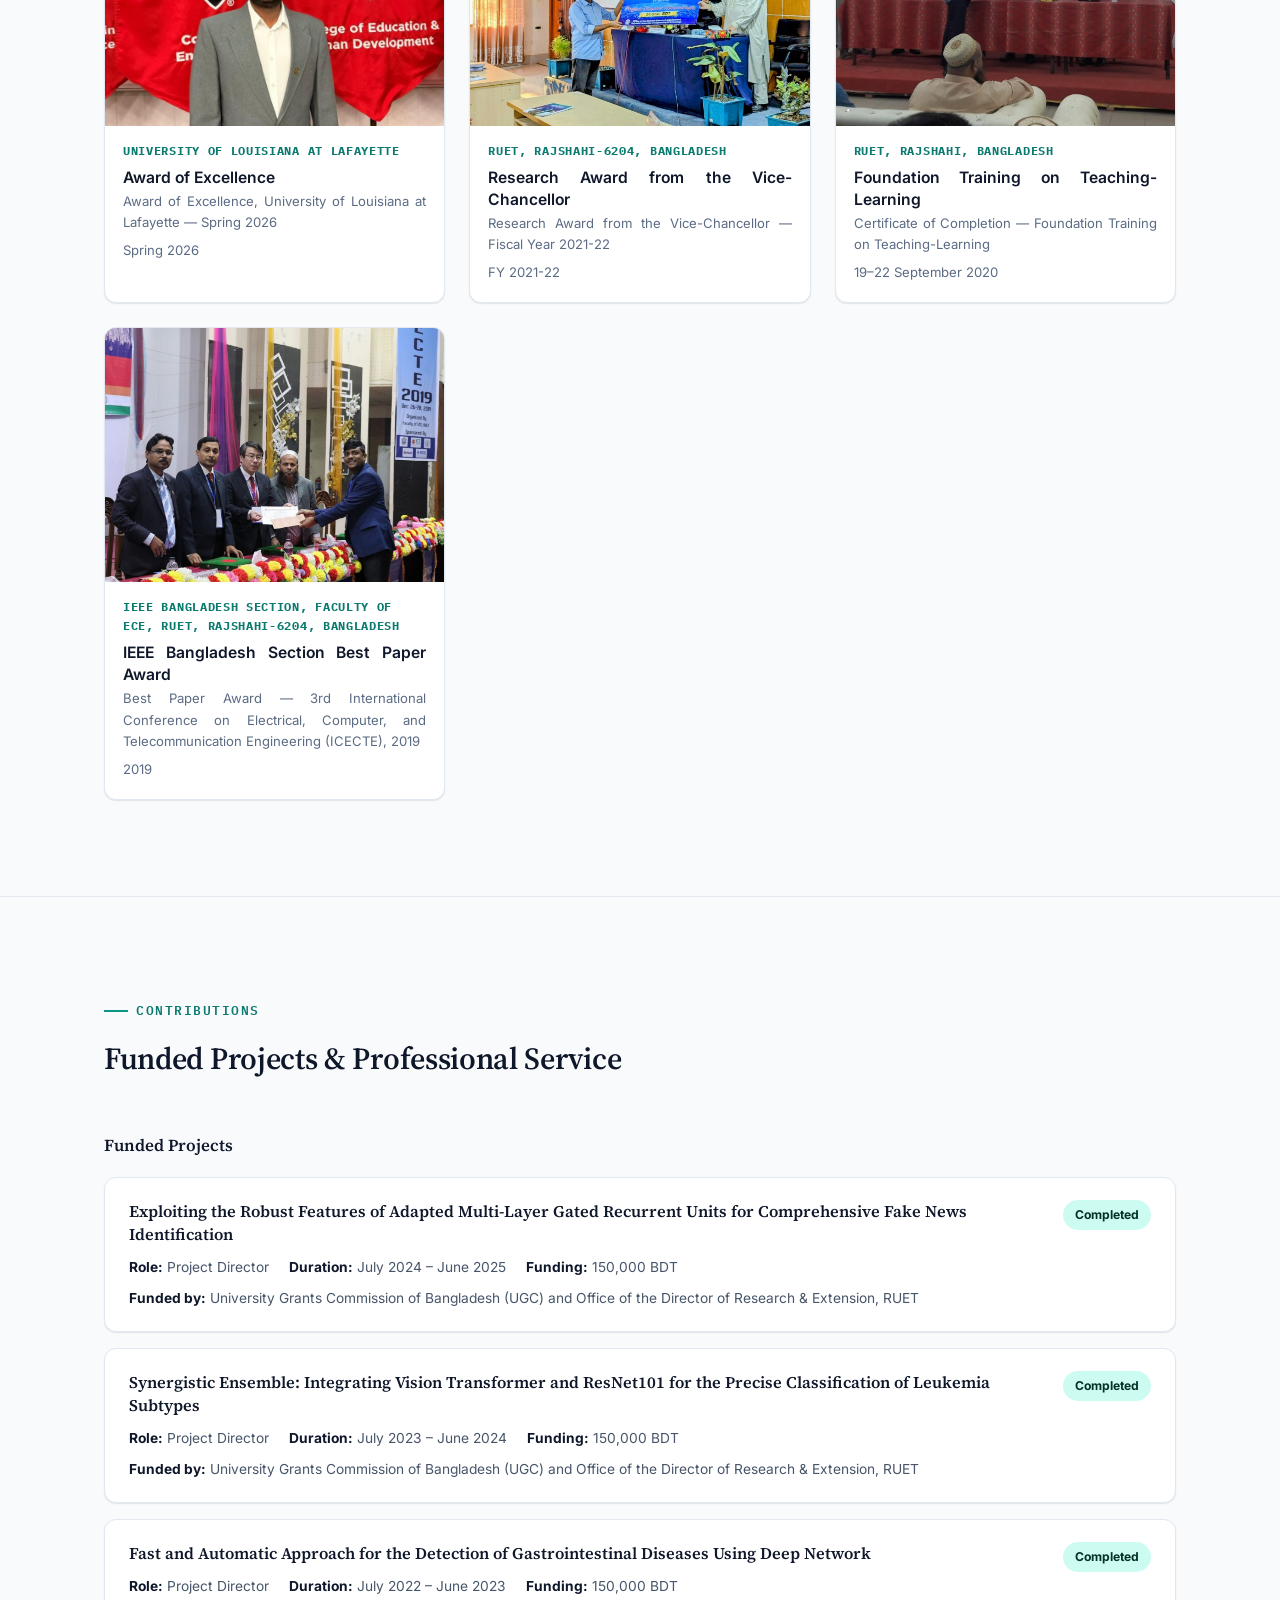
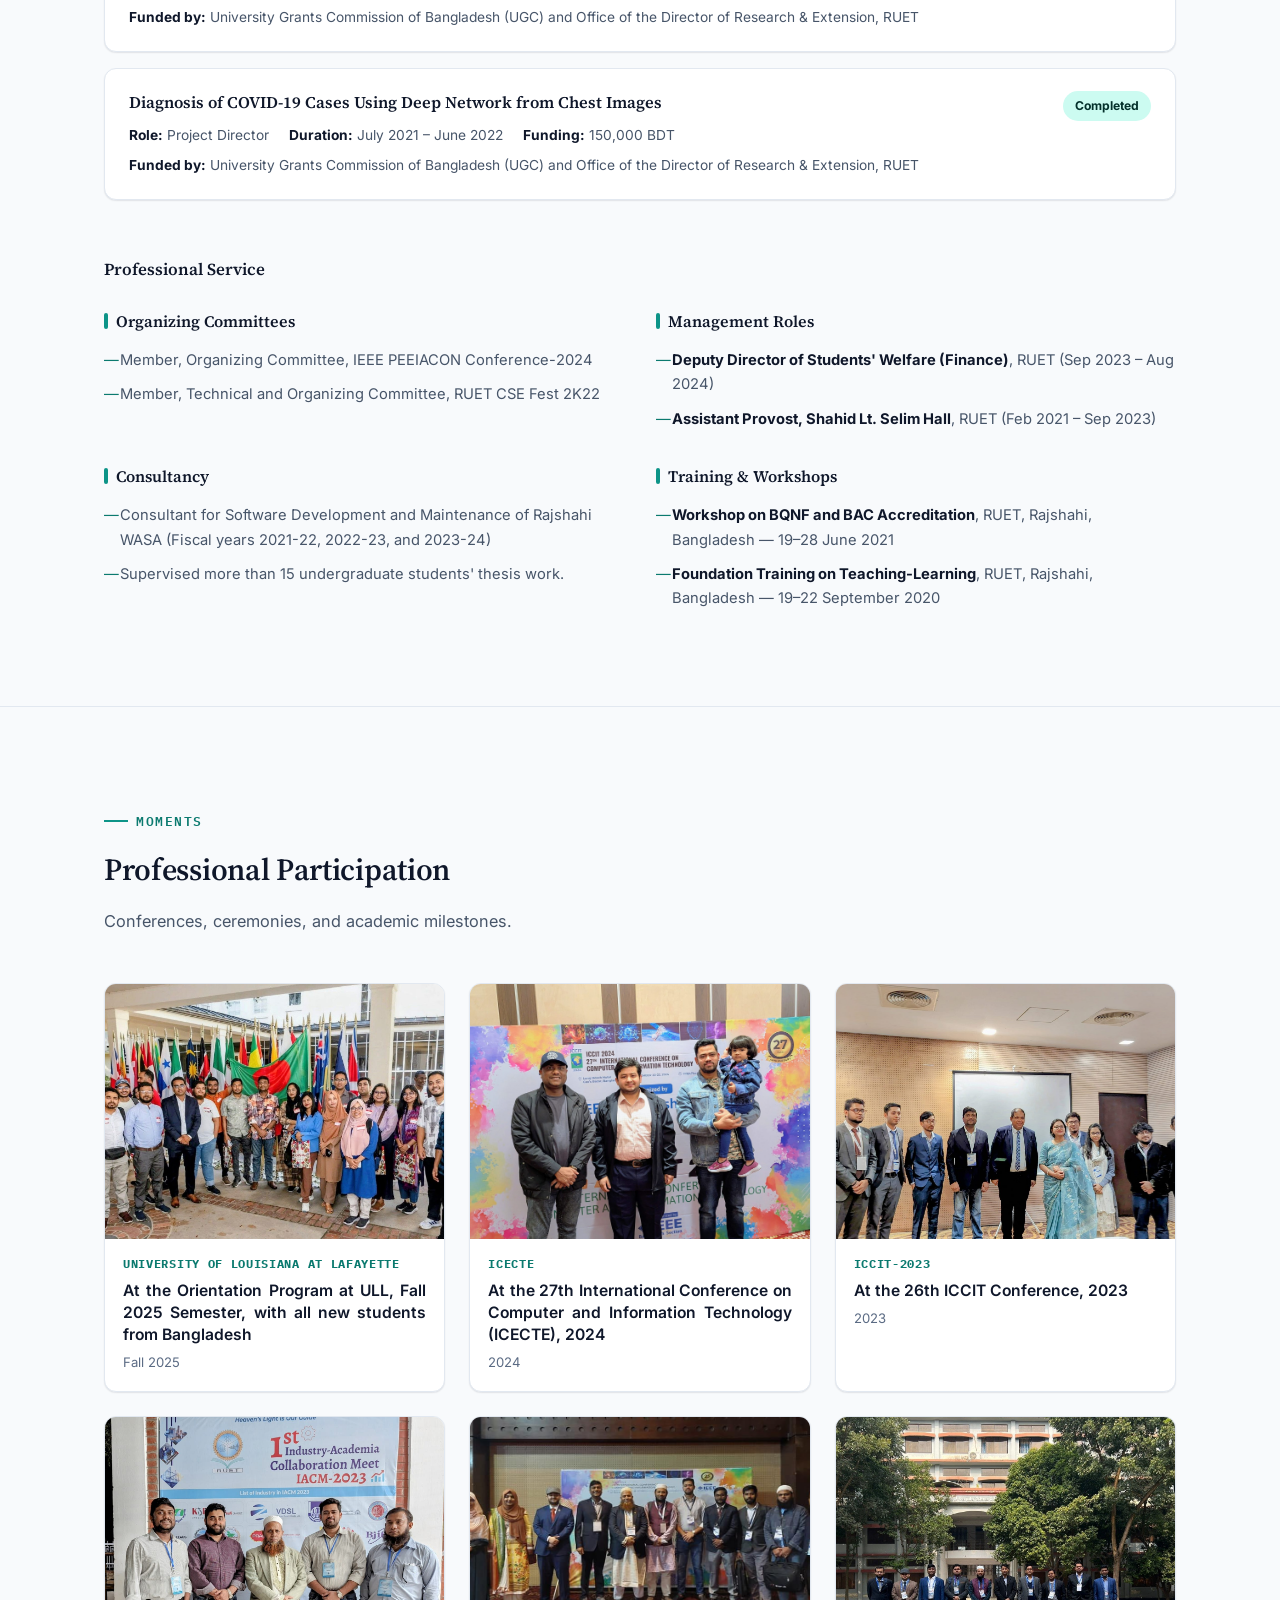
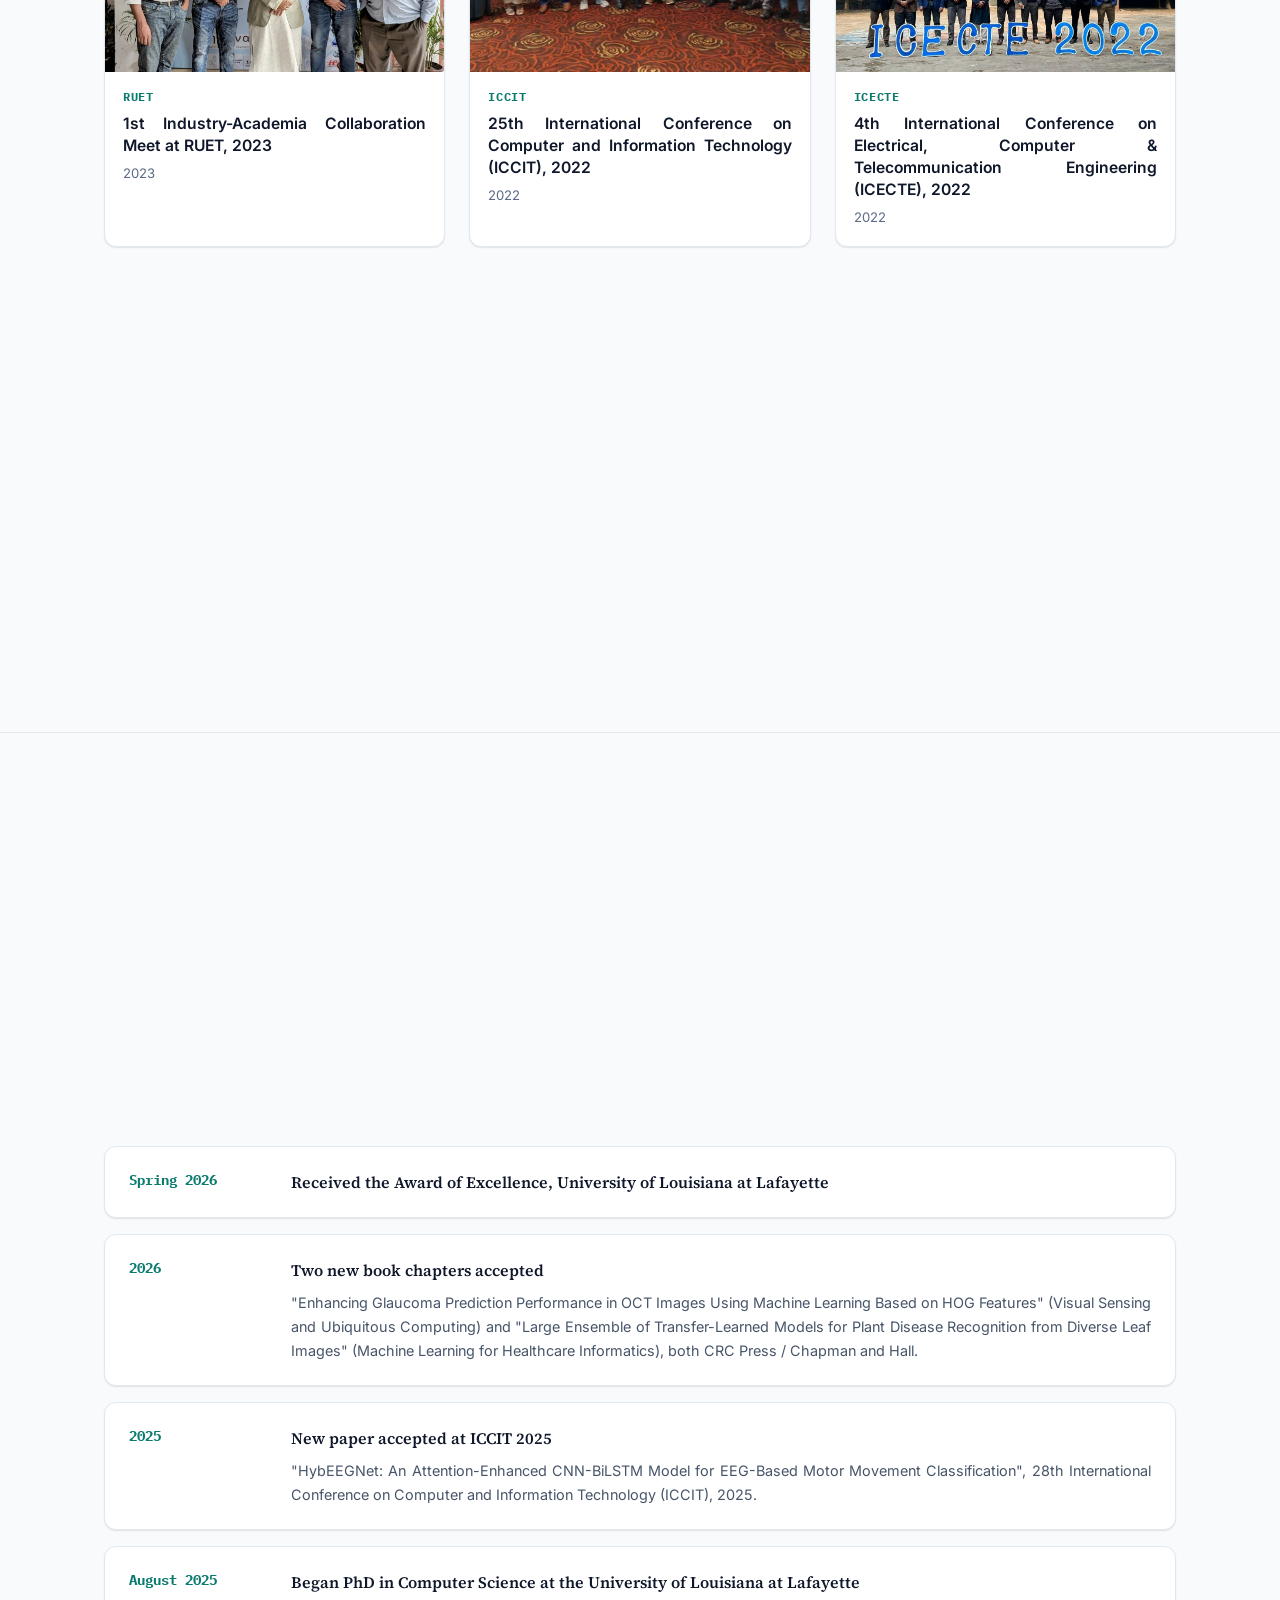
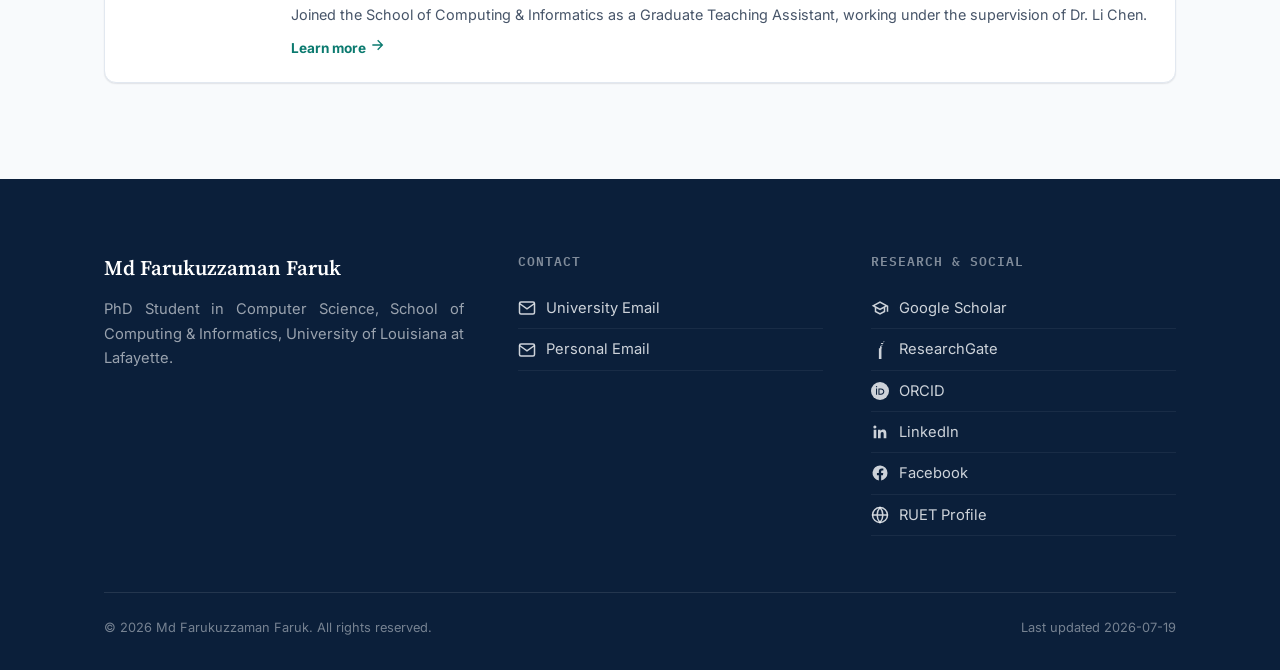
==== commit 527594e4: "Fix mobile compatibility: stat-grid overflow, horizontal scroll, touch targets Audited the live site" ====
--- a/index.html
+++ b/index.html
@@ -141,7 +141,7 @@
         <p>Peer-reviewed conference papers, journal articles, and book chapters in machine learning, deep learning, and medical image analysis.</p>
       </div>
 
-      <div class="stat-grid" id="pubStatGrid" style="grid-template-columns:repeat(4,1fr);margin-top:0;margin-bottom:36px;"></div>
+      <div class="stat-grid" id="pubStatGrid" style="margin-top:0;margin-bottom:36px;"></div>
 
       <div class="pub-chart-wrap reveal">
         <svg id="pubChart" width="100%" height="180" role="img" aria-label="Publications per year"></svg>
--- a/assets/css/style.css
+++ b/assets/css/style.css
@@ -93,7 +93,7 @@
 
 /* ---------- Reset ---------- */
 *, *::before, *::after { box-sizing: border-box; }
-html { scroll-behavior: smooth; scroll-padding-top: calc(var(--nav-h) + 12px); }
+html { scroll-behavior: smooth; scroll-padding-top: calc(var(--nav-h) + 12px); overflow-x: hidden; }
 body {
   margin: 0;
   background: var(--bg);
@@ -103,6 +103,10 @@
   line-height: 1.65;
   -webkit-font-smoothing: antialiased;
   transition: background var(--transition), color var(--transition);
+  overflow-x: hidden; /* the closed mobile nav-links panel sits off-canvas via
+    translateX(100%), but as a transformed position:fixed element it still
+    contributes to the document's scrollable width in Chromium; this is the
+    standard guard against that (and any other stray off-canvas element). */
 }
 img { max-width: 100%; display: block; }
 a { color: inherit; text-decoration: none; }
@@ -235,12 +239,12 @@
 }
 .nav-actions { display: flex; align-items: center; gap: 10px; flex-shrink: 0; }
 .theme-toggle {
-  width: 38px; height: 38px; border-radius: 999px; border: 1px solid rgba(255,255,255,0.2);
+  width: 44px; height: 44px; border-radius: 999px; border: 1px solid rgba(255,255,255,0.2);
   background: transparent; color: var(--navy-contrast); display: flex; align-items: center; justify-content: center;
 }
 .theme-toggle:hover { border-color: var(--accent); color: var(--accent); }
 .nav-toggle {
-  display: none; width: 40px; height: 40px; border-radius: 8px; border: 1px solid rgba(255,255,255,0.2);
+  display: none; width: 44px; height: 44px; border-radius: 8px; border: 1px solid rgba(255,255,255,0.2);
   background: transparent; color: var(--navy-contrast); align-items: center; justify-content: center;
 }
 
